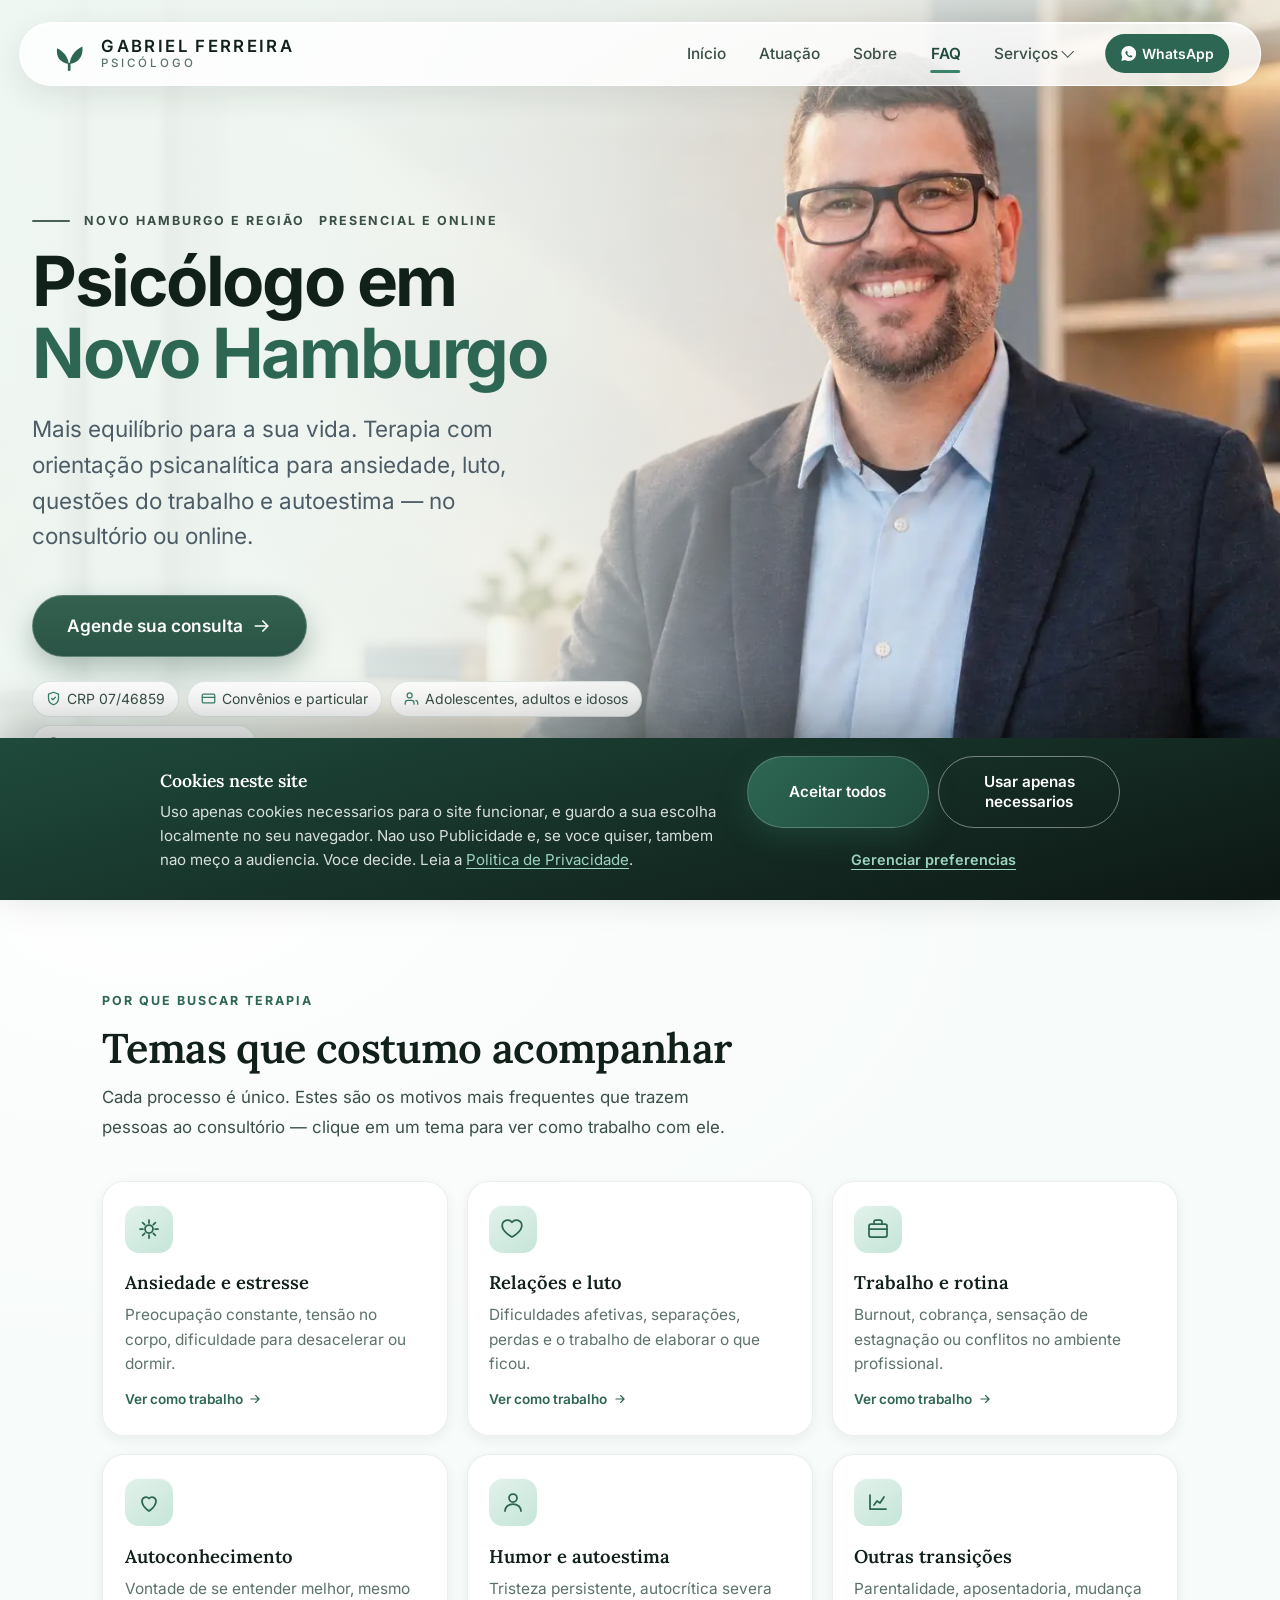
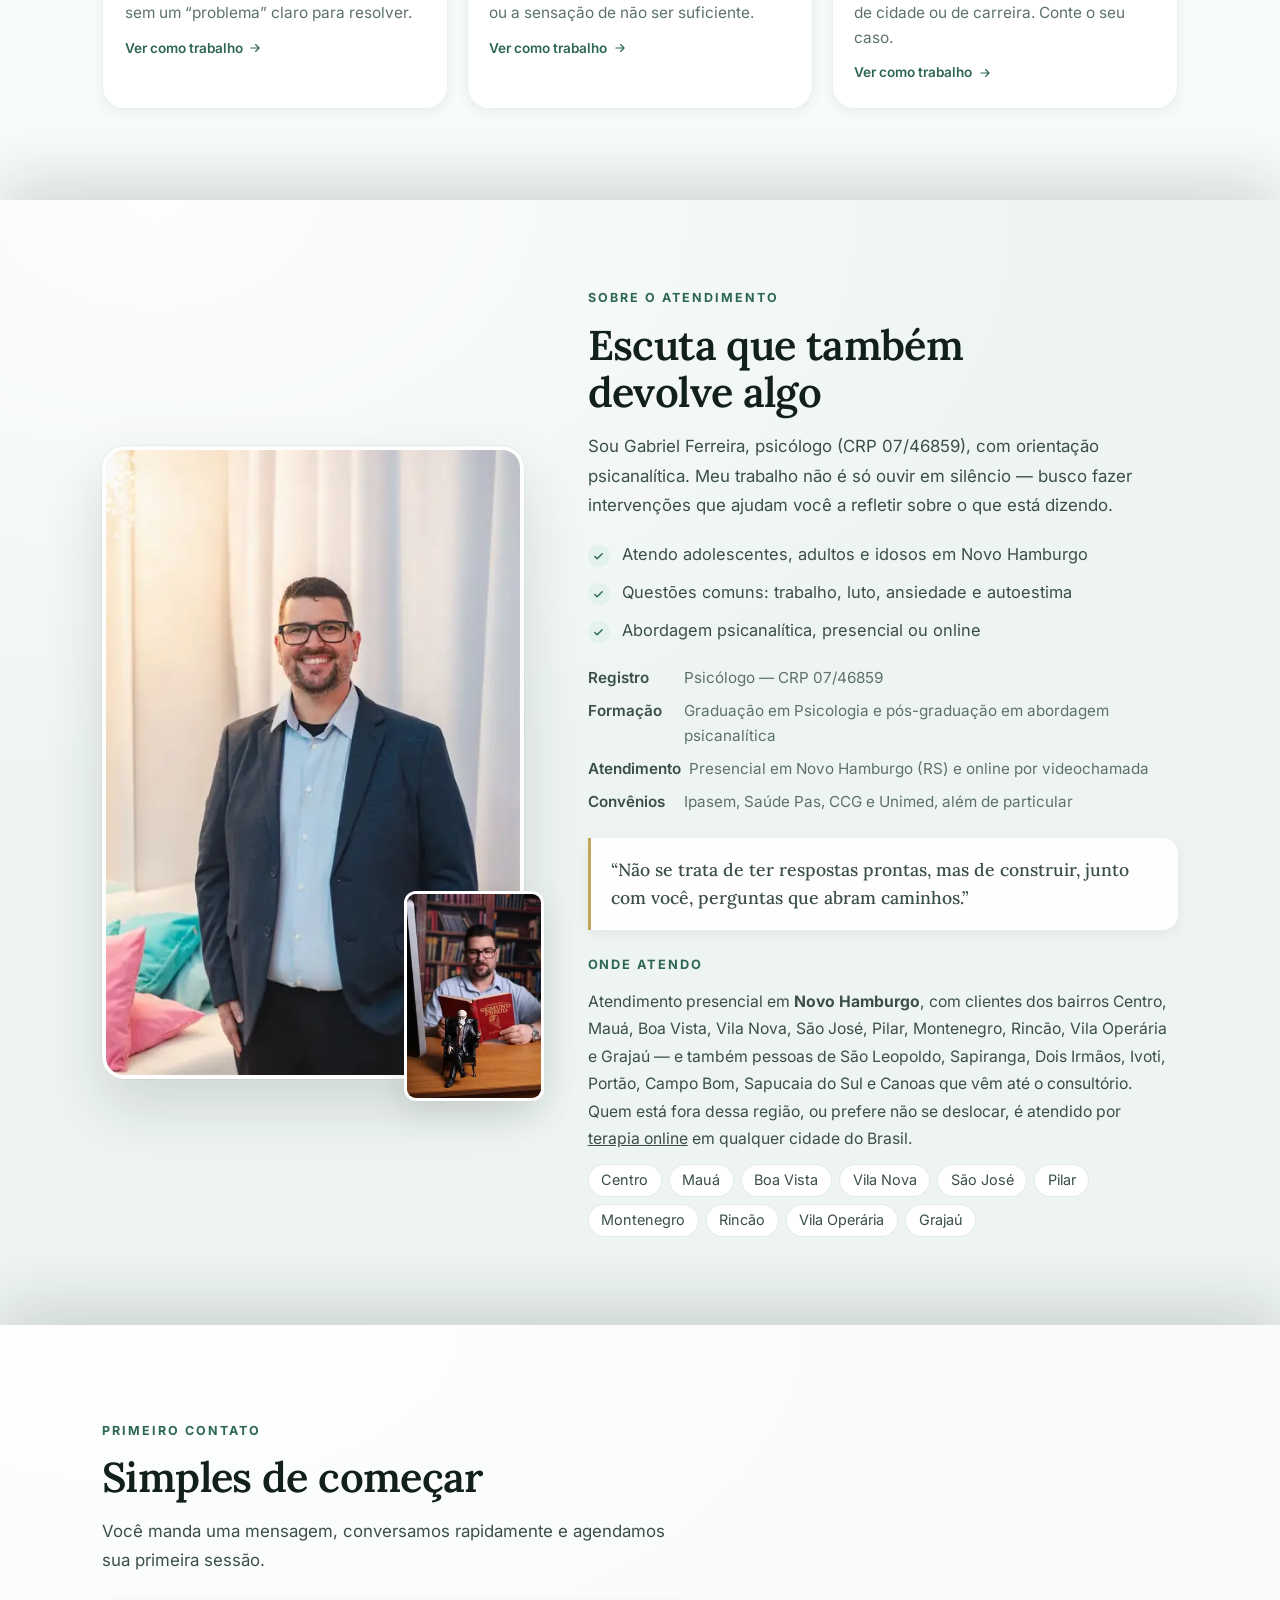
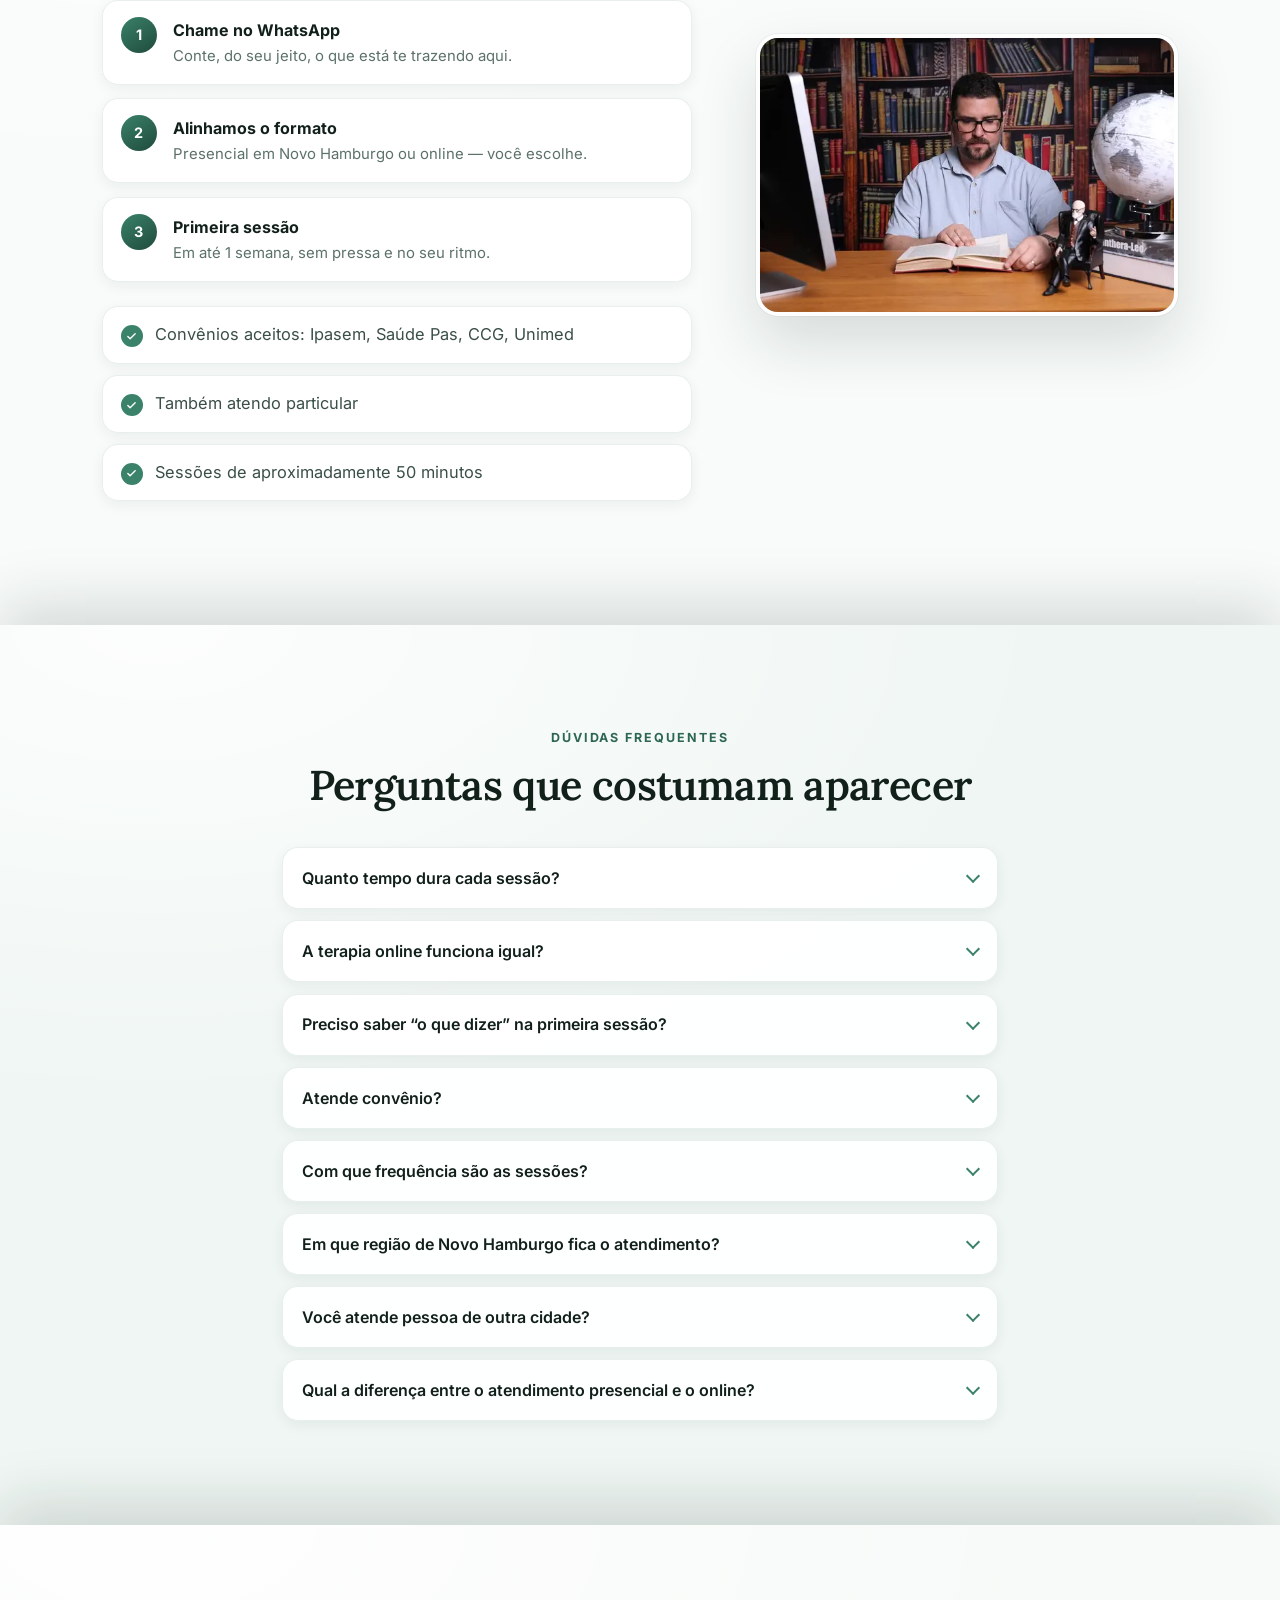
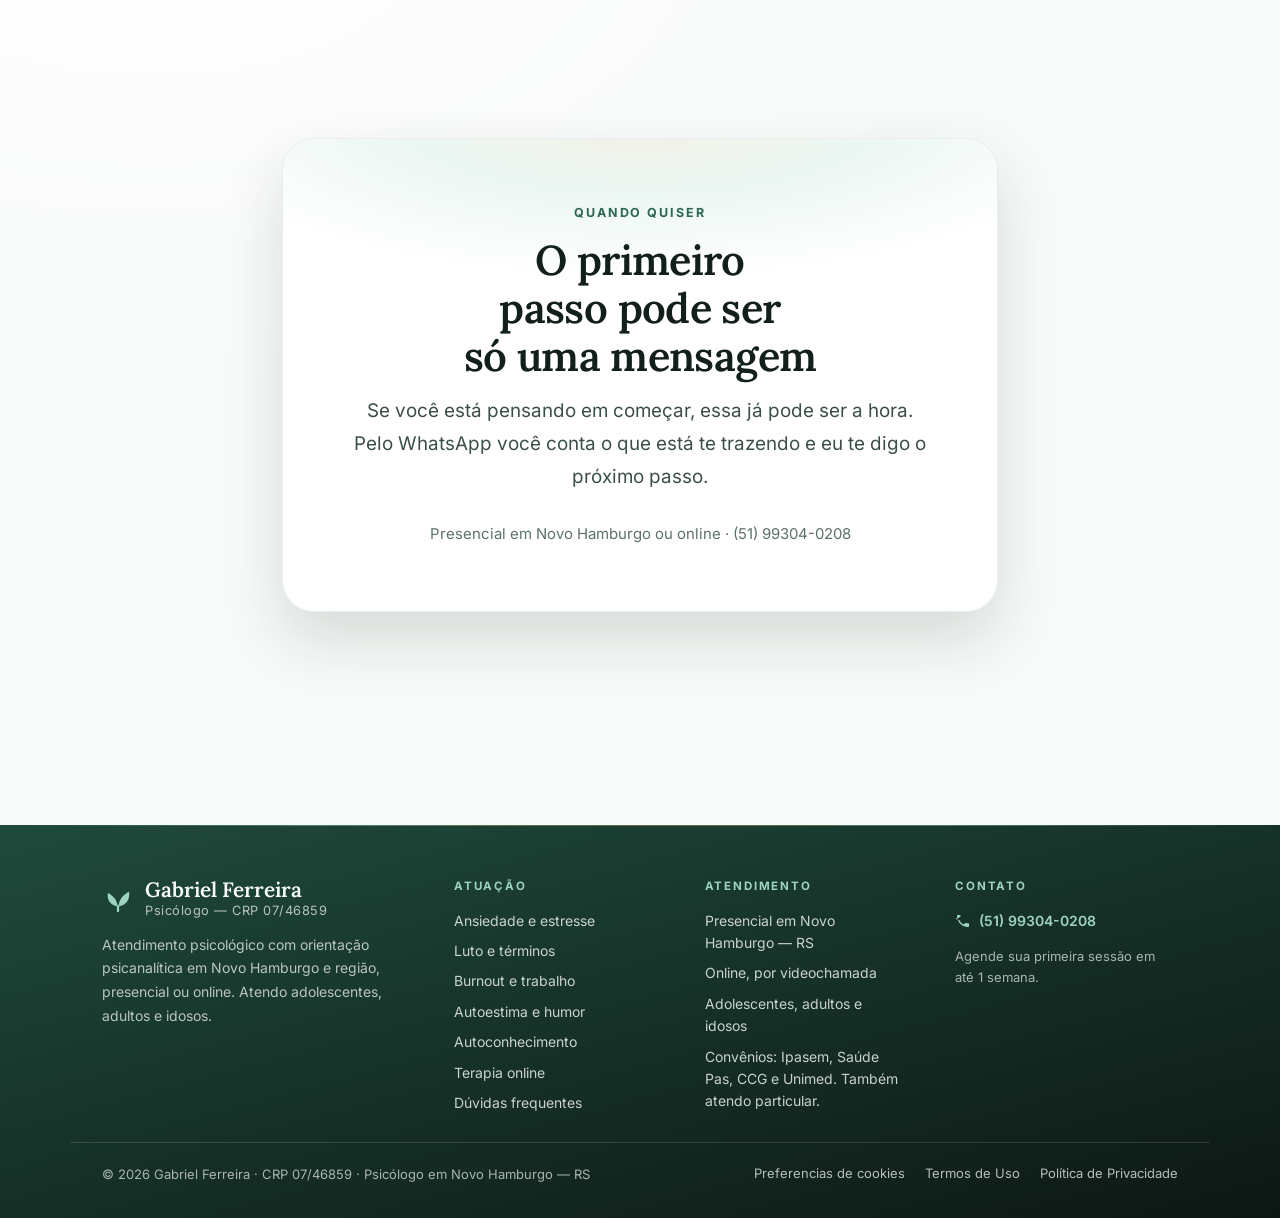
==== index.html @ e10d0703 "Add files via upload" ====
<!DOCTYPE html>
<html lang="pt-BR">
<head>
  <meta charset="UTF-8">
  <meta name="viewport" content="width=device-width, initial-scale=1.0">

  <title>Psicólogo em Novo Hamburgo | Gabriel Ferreira — CRP 07/46859</title>
  <meta name="description" content="Psicólogo em Novo Hamburgo, CRP 07/46859. Terapia com orientação psicanalítica para ansiedade, luto, burnout, autoestima e autoconhecimento. Online.">
  <meta name="theme-color" content="#eef6f2">
  <meta name="robots" content="index, follow, max-image-preview:large, max-snippet:-1">
  <link rel="canonical" href="https://seu-dominio.com.br/">

  <meta name="author" content="Gabriel Ferreira — Psicólogo, CRP 07/46859">
  <meta name="geo.region" content="RS-BR">
  <meta name="geo.placename" content="Novo Hamburgo">
  <meta name="geo.position" content="-29.6844;-51.1297">
  <meta name="ICBM" content="29.6844, -51.1297">

  <meta property="og:type" content="website">
  <meta property="og:locale" content="pt_BR">
  <meta property="og:site_name" content="Gabriel Ferreira — Psicólogo">
  <meta property="og:url" content="https://seu-dominio.com.br/">
  <meta property="og:title" content="Psicólogo em Novo Hamburgo — Gabriel Ferreira, CRP 07/46859">
  <meta property="og:description" content="Terapia com orientação psicanalítica em Novo Hamburgo, presencial ou online. Ansiedade, luto, burnout e autoestima. Convênios Ipasem, Saúde Pas, CCG e Unimed.">
  <meta property="og:image" content="https://seu-dominio.com.br/assets/img/og-imagem.jpg">
  <meta property="og:image:width" content="1200">
  <meta property="og:image:height" content="630">
  <meta property="og:image:alt" content="Gabriel Ferreira, psicólogo em Novo Hamburgo, CRP 07/46859.">

  <meta name="twitter:card" content="summary_large_image">
  <meta name="twitter:title" content="Psicólogo em Novo Hamburgo — Gabriel Ferreira, CRP 07/46859">
  <meta name="twitter:description" content="Terapia com orientação psicanalítica, presencial em Novo Hamburgo ou online. Ansiedade, luto, burnout e autoestima.">
  <meta name="twitter:image" content="https://seu-dominio.com.br/assets/img/og-imagem.jpg">

  <link rel="icon" href="favicon.ico" sizes="any">
  <link rel="icon" href="favicon.svg" type="image/svg+xml">
  <link rel="apple-touch-icon" href="apple-touch-icon.png">
  <link rel="manifest" href="site.webmanifest">

  <link rel="preload" href="assets/fonts/inter-var-latin.woff2" as="font" type="font/woff2" crossorigin>
  <link rel="preload" as="image" type="image/webp" fetchpriority="high"
        imagesrcset="assets/img/hero-480w.webp 480w, assets/img/hero-768w.webp 768w, assets/img/hero-1024w.webp 1024w, assets/img/hero-1536w.webp 1536w"
        imagesizes="100vw" href="assets/img/hero-768w.webp">

  <link rel="stylesheet" href="assets/css/styles.css?v=38">
  <script>document.documentElement.classList.add('js');</script>

  <script type="application/ld+json">
  {
    "@context": "https://schema.org",
    "@graph": [
      {
        "@type": "WebSite",
        "@id": "https://seu-dominio.com.br/#website",
        "url": "https://seu-dominio.com.br/",
        "name": "Gabriel Ferreira — Psicólogo em Novo Hamburgo",
        "inLanguage": "pt-BR"
      },
      {
        "@type": "Person",
        "@id": "https://seu-dominio.com.br/#psicologo",
        "name": "Gabriel Ferreira",
        "jobTitle": "Psicólogo",
        "identifier": { "@type": "PropertyValue", "name": "CRP", "value": "07/46859" },
        "description": "Psicólogo com orientação psicanalítica, CRP 07/46859. Atende adolescentes, adultos e idosos, presencialmente em Novo Hamburgo (RS) e online.",
        "knowsLanguage": "pt-BR",
        "url": "https://seu-dominio.com.br/",
        "worksFor": { "@id": "https://seu-dominio.com.br/#consultorio" }
      },
      {
        "@type": "Psychologist",
        "@id": "https://seu-dominio.com.br/#consultorio",
        "name": "Gabriel Ferreira — Psicólogo",
        "description": "Atendimento psicológico com orientação psicanalítica em Novo Hamburgo e região, presencialmente ou por videochamada. Convênios Ipasem, Saúde Pas, CCG e Unimed, além de atendimento particular.",
        "url": "https://seu-dominio.com.br/",
        "telephone": "+55-51-99304-0208",
        "image": "https://seu-dominio.com.br/assets/img/og-imagem.jpg",
        "currenciesAccepted": "BRL",
        "availableLanguage": "pt-BR",
        "address": {
          "@type": "PostalAddress",
          "addressLocality": "Novo Hamburgo",
          "addressRegion": "RS",
          "addressCountry": "BR"
        },
        "areaServed": [
          { "@type": "City", "name": "Novo Hamburgo" },
          { "@type": "City", "name": "São Leopoldo" },
          { "@type": "City", "name": "Sapiranga" },
          { "@type": "City", "name": "Dois Irmãos" },
          { "@type": "City", "name": "Ivoti" },
          { "@type": "City", "name": "Portão" },
          { "@type": "City", "name": "Campo Bom" },
          { "@type": "City", "name": "Sapucaia do Sul" },
          { "@type": "City", "name": "Canoas" }
        ],
        "employee": { "@id": "https://seu-dominio.com.br/#psicologo" },
        "hasOfferCatalog": {
          "@type": "OfferCatalog",
          "name": "Atendimentos psicológicos",
          "itemListElement": [
            {
              "@type": "Offer",
              "itemOffered": {
                "@type": "Service",
                "name": "Terapia para ansiedade e estresse",
                "serviceType": "Psicoterapia",
                "url": "https://seu-dominio.com.br/ansiedade-e-estresse.html"
              }
            },
            {
              "@type": "Offer",
              "itemOffered": {
                "@type": "Service",
                "name": "Terapia para luto e términos",
                "serviceType": "Psicoterapia",
                "url": "https://seu-dominio.com.br/luto-e-terminos.html"
              }
            },
            {
              "@type": "Offer",
              "itemOffered": {
                "@type": "Service",
                "name": "Terapia para burnout e questões do trabalho",
                "serviceType": "Psicoterapia",
                "url": "https://seu-dominio.com.br/burnout-e-trabalho.html"
              }
            },
            {
              "@type": "Offer",
              "itemOffered": {
                "@type": "Service",
                "name": "Terapia para autoestima, ansiedade social e humor",
                "serviceType": "Psicoterapia",
                "url": "https://seu-dominio.com.br/autoestima-e-humor.html"
              }
            },
            {
              "@type": "Offer",
              "itemOffered": {
                "@type": "Service",
                "name": "Terapia para autoconhecimento e questionamentos pessoais",
                "serviceType": "Psicoterapia",
                "url": "https://seu-dominio.com.br/autoconhecimento.html"
              }
            },
            {
              "@type": "Offer",
              "itemOffered": {
                "@type": "Service",
                "name": "Terapia online por videochamada",
                "serviceType": "Psicoterapia online",
                "url": "https://seu-dominio.com.br/terapia-online.html"
              }
            }
          ]
        }
      },
      {
        "@type": "FAQPage",
        "@id": "https://seu-dominio.com.br/#faq",
        "mainEntity": [
          {
            "@type": "Question",
            "name": "Quanto tempo dura cada sessão?",
            "acceptedAnswer": {
              "@type": "Answer",
              "text": "As sessões têm duração aproximada de 50 minutos, no horário previamente agendado."
            }
          },
          {
            "@type": "Question",
            "name": "A terapia online funciona igual?",
            "acceptedAnswer": {
              "@type": "Answer",
              "text": "Sim. Para muitas pessoas o formato online é tão eficaz quanto o presencial. O importante é ter privacidade e estabilidade de conexão durante a sessão."
            }
          },
          {
            "@type": "Question",
            "name": "Preciso saber o que dizer na primeira sessão?",
            "acceptedAnswer": {
              "@type": "Answer",
              "text": "Não. Você pode chegar apenas com a sensação de que algo precisa de atenção. O restante construímos juntos."
            }
          },
          {
            "@type": "Question",
            "name": "Atende convênio?",
            "acceptedAnswer": {
              "@type": "Answer",
              "text": "Sim: Ipasem, Saúde Pas, CCG e Unimed. Também há atendimento particular — consulte valores pelo WhatsApp."
            }
          },
          {
            "@type": "Question",
            "name": "Com que frequência são as sessões?",
            "acceptedAnswer": {
              "@type": "Answer",
              "text": "Em geral, semanais. A frequência pode ser ajustada conforme o seu momento e a evolução do processo."
            }
          }
        ]
      }
    ]
  }
  </script>
</head>
<body id="top" class="home">

  <div class="progress" aria-hidden="true"><span class="progress__bar" id="progressBar"></span></div>

  <header class="nav" id="nav">
    <div class="nav__bar">
      <a class="nav__brand" href="#inicio">
        <svg class="nav__leaf" viewBox="0 0 40 40" aria-hidden="true" focusable="false">
          <path fill="currentColor" d="M20.5 30.5c.6-7.8 5.4-14.7 13.3-18.4 1.3 9.3-3.1 17-13.3 18.4z"/>
          <path fill="currentColor" d="M19.5 30.5c-.6-7-5-13.2-12.2-16.6-1.4 8.4 2.6 15.2 12.2 16.6z"/>
          <path fill="none" stroke="currentColor" stroke-width="2.8" stroke-linecap="round" d="M20 36.5v-6"/>
        </svg>
        <span class="nav__id">
          <span class="nav__name">Gabriel Ferreira</span>
          <span class="nav__role">Psicólogo</span>
        </span>
      </a>
      <nav class="nav__links" aria-label="Navegação principal">
        <a class="nav__link is-active" href="#inicio">Início</a>
        <a class="nav__link" href="#temas">Atuação</a>
        <a class="nav__link" href="#sobre">Sobre</a>
        <a class="nav__link" href="#faq">FAQ</a>
        <div class="nav__item">
<button class="nav__link nav__link--btn" type="button" aria-expanded="false" aria-controls="svcDrop">
<span>Serviços</span>
<svg class="nav__caret" viewBox="0 0 9 9" fill="none" aria-hidden="true" focusable="false"></svg>
</button>
<div class="nav__drop" id="svcDrop">
<a href="ansiedade-e-estresse.html">Ansiedade e estresse</a>
<a href="luto-e-terminos.html">Luto e términos</a>
<a href="burnout-e-trabalho.html">Burnout e trabalho</a>
<a href="autoestima-e-humor.html">Autoestima e humor</a>
<a href="autoconhecimento.html">Autoconhecimento</a>
<a href="terapia-online.html">Terapia online</a>
</div>
</div>
<a class="nav__wa" href="https://wa.me/5551993040208" target="_blank" rel="noopener noreferrer">
          <svg viewBox="0 0 24 24" width="15" height="15" aria-hidden="true" focusable="false" fill="currentColor"><path d="M12.04 0C5.46 0 .1 5.36.1 11.94c0 2.1.55 4.14 1.6 5.95L.06 24l6.3-1.65a11.9 11.9 0 005.68 1.45h.01c6.55 0 11.9-5.36 11.9-11.94A11.82 11.82 0 0020.5 3.49 11.82 11.82 0 0012.04 0m5.8 16.9c-.25.7-1.43 1.34-1.97 1.39-.5.05-.98.24-3.3-.69-2.78-1.1-4.55-3.94-4.69-4.13-.14-.19-1.13-1.5-1.13-2.87 0-1.36.71-2.03.97-2.31.25-.27.55-.34.74-.34h.53c.17 0 .4-.07.63.48.24.57.8 1.97.87 2.11.07.14.12.31.02.5-.1.19-.15.31-.29.47l-.44.51c-.14.14-.29.29-.12.57.16.27.73 1.2 1.56 1.94 1.07.95 1.97 1.25 2.25 1.39.27.14.43.12.59-.07.16-.19.68-.79.86-1.06.17-.27.35-.22.59-.13.24.09 1.5.7 1.76.83.27.12.44.19.51.29.06.1.06.57-.19 1.27z"/></svg>
          <span>WhatsApp</span>
        </a>
      </nav>
<button class="burger" type="button" aria-expanded="false" aria-controls="mmenu" aria-label="Abrir menu">
<span class="burger__box" aria-hidden="true"><span class="burger__line"></span><span class="burger__line"></span><span class="burger__line"></span></span>
</button>

</div>
  </header>
<div class="mmenu" id="mmenu" hidden>
<nav class="mmenu__nav" aria-label="Menu">
<a class="mmenu__link" href="#inicio">Início</a>
<a class="mmenu__link" href="#temas">Atuação</a>
<a class="mmenu__link" href="#sobre">Sobre</a>
<a class="mmenu__link" href="#faq">Dúvidas frequentes</a>
<p class="mmenu__label">Serviços</p>
<ul class="mmenu__services">
<li><a href="ansiedade-e-estresse.html">Ansiedade e estresse</a></li>
<li><a href="luto-e-terminos.html">Luto e términos</a></li>
<li><a href="burnout-e-trabalho.html">Burnout e trabalho</a></li>
<li><a href="autoestima-e-humor.html">Autoestima e humor</a></li>
<li><a href="autoconhecimento.html">Autoconhecimento</a></li>
<li><a href="terapia-online.html">Terapia online</a></li>
</ul>
<a class="mmenu__cta" href="https://wa.me/5551993040208" target="_blank" rel="noopener noreferrer"><svg viewBox="0 0 24 24" width="16" height="16" fill="none" stroke="currentColor" stroke-width="2" stroke-linecap="round" stroke-linejoin="round" aria-hidden="true" focusable="false"><path d="M22 16.9v3a2 2 0 0 1-2.2 2 19.8 19.8 0 0 1-8.6-3.1 19.5 19.5 0 0 1-6-6A19.8 19.8 0 0 1 2 4.2 2 2 0 0 1 4 2h3a2 2 0 0 1 2 1.7c.1 1 .4 1.9.7 2.8a2 2 0 0 1-.5 2.1L8.1 9.9a16 16 0 0 0 6 6l1.3-1.1a2 2 0 0 1 2.1-.5c.9.3 1.8.6 2.8.7A2 2 0 0 1 22 16.9z"/></svg><span>Agendar pelo WhatsApp</span></a>
</nav>
</div>


<main>

    <!-- HERO -->
    <section class="hero stack-panel" id="inicio" data-stack aria-labelledby="hero-title">
      <div class="hero__media">
        <picture>
          <source type="image/webp" srcset="assets/img/hero-480w.webp 480w, assets/img/hero-768w.webp 768w, assets/img/hero-1024w.webp 1024w, assets/img/hero-1536w.webp 1536w" sizes="100vw">
          <img class="hero__img" src="assets/img/hero-768w.jpg" srcset="assets/img/hero-480w.jpg 480w, assets/img/hero-768w.jpg 768w, assets/img/hero-1024w.jpg 1024w, assets/img/hero-1536w.jpg 1536w" sizes="100vw" width="1536" height="1024" alt="Gabriel Ferreira, psicólogo, no espaço de atendimento em Novo Hamburgo" fetchpriority="high" decoding="async">
        </picture>
        <div class="hero__scrim" aria-hidden="true"></div>
      </div>
      <div class="hero__layout">
        <div class="hero__copy">
          <p class="eyebrow eyebrow--rule hero-line" style="--d:.03s">Novo Hamburgo e região <span class="eyebrow__alt">Presencial e online</span></p>
          <h1 class="hero__title" id="hero-title">
            <span class="hero-line" style="--d:.08s">Psicólogo em</span>
            <span class="hero-line" style="--d:.14s"><em>Novo Hamburgo</em></span>
          </h1>
          <p class="hero__sub hero-line" style="--d:.22s">Mais equilíbrio para a sua vida. Terapia com orientação psicanalítica para ansiedade, luto, questões do trabalho e autoestima — no consultório ou online.</p>
          <div class="hero__cta hero-line" style="--d:.3s">
            <a class="btn" href="https://wa.me/5551993040208" target="_blank" rel="noopener noreferrer">
              <span class="btn__label">Agende sua consulta</span>
              <svg class="btn__arrow" viewBox="0 0 24 24" width="20" height="20" aria-hidden="true" focusable="false" fill="none" stroke="currentColor" stroke-width="2" stroke-linecap="round" stroke-linejoin="round"><path d="M4 12h15M13 6l6 6-6 6"/></svg>
            </a>
          </div>
          <ul class="hero__facts hero-line" style="--d:.36s">
            <li>
              <svg viewBox="0 0 24 24" fill="none" stroke="currentColor" stroke-width="2" stroke-linecap="round" stroke-linejoin="round" aria-hidden="true" focusable="false"><path d="M12 2 4 5v6c0 5 3.4 9.4 8 11 4.6-1.6 8-6 8-11V5z"/><path d="m9 12 2 2 4-4"/></svg>
              <span>CRP 07/46859</span>
            </li>
            <li>
              <svg viewBox="0 0 24 24" fill="none" stroke="currentColor" stroke-width="2" stroke-linecap="round" stroke-linejoin="round" aria-hidden="true" focusable="false"><rect x="2" y="5" width="20" height="14" rx="2"/><path d="M2 10h20"/></svg>
              <span>Convênios e particular</span>
            </li>
            <li>
              <svg viewBox="0 0 24 24" fill="none" stroke="currentColor" stroke-width="2" stroke-linecap="round" stroke-linejoin="round" aria-hidden="true" focusable="false"><path d="M16 21v-2a4 4 0 0 0-4-4H6a4 4 0 0 0-4 4v2"/><circle cx="9" cy="7" r="4"/><path d="M22 21v-2a4 4 0 0 0-3-3.9"/></svg>
              <span>Adolescentes, adultos e idosos</span>
            </li>
            <li>
              <svg viewBox="0 0 24 24" fill="none" stroke="currentColor" stroke-width="2" stroke-linecap="round" stroke-linejoin="round" aria-hidden="true" focusable="false"><circle cx="12" cy="12" r="9"/><path d="M12 7v5l3 2"/></svg>
              <span>1ª sessão em até 1 semana</span>
            </li>
          </ul>
        </div>
      </div>
    </section>

    <!-- ATUAÇÃO -->
    <section class="section stack-panel section--themes" id="temas" data-stack aria-labelledby="themes-title">
      <div class="container stack-inner">
        <div class="section__head">
          <p class="eyebrow reveal">Por que buscar terapia</p>
          <h2 id="themes-title" class="split">Temas que costumo acompanhar</h2>
          <p class="text section__lead reveal" style="--rd:.12s">Cada processo é único. Estes são os motivos mais frequentes que trazem pessoas ao consultório — clique em um tema para ver como trabalho com ele.</p>
        </div>
        <div class="themes__grid">

          <a class="theme-card" href="ansiedade-e-estresse.html">
            <span class="theme-card__icon" aria-hidden="true">
              <svg viewBox="0 0 24 24" fill="none" stroke="currentColor" stroke-width="1.75" stroke-linecap="round" stroke-linejoin="round"><path d="M12 3v3M12 18v3M3 12h3M18 12h3M5.6 5.6l2.1 2.1M16.3 16.3l2.1 2.1M18.4 5.6l-2.1 2.1M7.7 16.3l-2.1 2.1"/><circle cx="12" cy="12" r="4"/></svg>
            </span>
            <h3>Ansiedade e estresse</h3>
            <p>Preocupação constante, tensão no corpo, dificuldade para desacelerar ou dormir.</p>
            <span class="theme-card__more">Ver como trabalho
              <svg viewBox="0 0 24 24" fill="none" stroke="currentColor" stroke-width="2" stroke-linecap="round" stroke-linejoin="round" aria-hidden="true" focusable="false"><path d="M5 12h13M13 6l6 6-6 6"/></svg>
            </span>
          </a>

          <a class="theme-card" href="luto-e-terminos.html">
            <span class="theme-card__icon" aria-hidden="true">
              <svg viewBox="0 0 24 24" fill="none" stroke="currentColor" stroke-width="1.75" stroke-linecap="round" stroke-linejoin="round"><path d="M20.8 8.6a5.5 5.5 0 0 0-9.8-3.4 5.5 5.5 0 0 0-9.8 3.4c0 6.4 9.8 11.4 9.8 11.4s9.8-5 9.8-11.4z"/></svg>
            </span>
            <h3>Relações e luto</h3>
            <p>Dificuldades afetivas, separações, perdas e o trabalho de elaborar o que ficou.</p>
            <span class="theme-card__more">Ver como trabalho
              <svg viewBox="0 0 24 24" fill="none" stroke="currentColor" stroke-width="2" stroke-linecap="round" stroke-linejoin="round" aria-hidden="true" focusable="false"><path d="M5 12h13M13 6l6 6-6 6"/></svg>
            </span>
          </a>

          <a class="theme-card" href="burnout-e-trabalho.html">
            <span class="theme-card__icon" aria-hidden="true">
              <svg viewBox="0 0 24 24" fill="none" stroke="currentColor" stroke-width="1.75" stroke-linecap="round" stroke-linejoin="round"><rect x="3" y="7" width="18" height="13" rx="2"/><path d="M8 7V5a2 2 0 0 1 2-2h4a2 2 0 0 1 2 2v2M3 12h18"/></svg>
            </span>
            <h3>Trabalho e rotina</h3>
            <p>Burnout, cobrança, sensação de estagnação ou conflitos no ambiente profissional.</p>
            <span class="theme-card__more">Ver como trabalho
              <svg viewBox="0 0 24 24" fill="none" stroke="currentColor" stroke-width="2" stroke-linecap="round" stroke-linejoin="round" aria-hidden="true" focusable="false"><path d="M5 12h13M13 6l6 6-6 6"/></svg>
            </span>
          </a>

          <a class="theme-card" href="autoconhecimento.html">
            <span class="theme-card__icon" aria-hidden="true">
              <svg viewBox="0 0 24 24" fill="none" stroke="currentColor" stroke-width="1.75" stroke-linecap="round" stroke-linejoin="round"><path d="M12 21s-7-4.5-7-10a4 4 0 0 1 7-2.5A4 4 0 0 1 19 11c0 5.5-7 10-7 10z"/></svg>
            </span>
            <h3>Autoconhecimento</h3>
            <p>Vontade de se entender melhor, mesmo sem um “problema” claro para resolver.</p>
            <span class="theme-card__more">Ver como trabalho
              <svg viewBox="0 0 24 24" fill="none" stroke="currentColor" stroke-width="2" stroke-linecap="round" stroke-linejoin="round" aria-hidden="true" focusable="false"><path d="M5 12h13M13 6l6 6-6 6"/></svg>
            </span>
          </a>

          <a class="theme-card" href="autoestima-e-humor.html">
            <span class="theme-card__icon" aria-hidden="true">
              <svg viewBox="0 0 24 24" fill="none" stroke="currentColor" stroke-width="1.75" stroke-linecap="round" stroke-linejoin="round"><circle cx="12" cy="8" r="4"/><path d="M4 21c0-4 3.6-7 8-7s8 3 8 7"/></svg>
            </span>
            <h3>Humor e autoestima</h3>
            <p>Tristeza persistente, autocrítica severa ou a sensação de não ser suficiente.</p>
            <span class="theme-card__more">Ver como trabalho
              <svg viewBox="0 0 24 24" fill="none" stroke="currentColor" stroke-width="2" stroke-linecap="round" stroke-linejoin="round" aria-hidden="true" focusable="false"><path d="M5 12h13M13 6l6 6-6 6"/></svg>
            </span>
          </a>

          <a class="theme-card" href="autoconhecimento.html">
            <span class="theme-card__icon" aria-hidden="true">
              <svg viewBox="0 0 24 24" fill="none" stroke="currentColor" stroke-width="1.75" stroke-linecap="round" stroke-linejoin="round"><path d="M4 19V5M4 19h16M8 15l3-4 3 2 4-6"/></svg>
            </span>
            <h3>Outras transições</h3>
            <p>Parentalidade, aposentadoria, mudança de cidade ou de carreira. Conte o seu caso.</p>
            <span class="theme-card__more">Ver como trabalho
              <svg viewBox="0 0 24 24" fill="none" stroke="currentColor" stroke-width="2" stroke-linecap="round" stroke-linejoin="round" aria-hidden="true" focusable="false"><path d="M5 12h13M13 6l6 6-6 6"/></svg>
            </span>
          </a>

        </div>
      </div>
    </section>

    <!-- SOBRE -->
    <section class="section stack-panel section--about" id="sobre" data-stack aria-labelledby="about-title">
      <div class="container stack-inner">
        <div class="about__grid">
          <div class="about__media reveal">
            <div class="about__photo-wrap">
              <picture>
                <source type="image/webp" srcset="assets/img/gabriel-01-300w.webp 300w, assets/img/gabriel-01-480w.webp 480w, assets/img/gabriel-01-900w.webp 900w" sizes="(min-width: 900px) 450px, 380px">
                <img class="about__photo" src="assets/img/gabriel-01-480w.jpg" srcset="assets/img/gabriel-01-300w.jpg 300w, assets/img/gabriel-01-480w.jpg 480w, assets/img/gabriel-01-900w.jpg 900w" sizes="(min-width: 900px) 450px, 380px" width="900" height="1350" alt="Gabriel Ferreira, psicólogo, CRP 07/46859" loading="lazy" decoding="async">
              </picture>
              <picture>
                <source type="image/webp" srcset="assets/img/freud-240w.webp 240w, assets/img/freud-600w.webp 600w" sizes="140px">
                <img class="about__accent" src="assets/img/freud-600w.jpg" srcset="assets/img/freud-240w.jpg 240w, assets/img/freud-600w.jpg 600w" sizes="140px" width="600" height="900" alt="" loading="lazy" decoding="async">
              </picture>
            </div>
          </div>
          <div class="about__content">
            <p class="eyebrow reveal">Sobre o atendimento</p>
            <h2 id="about-title" class="split">Escuta que também <br class="br-desk">devolve algo</h2>
            <p class="text reveal" style="--rd:.1s">Sou Gabriel Ferreira, psicólogo (CRP 07/46859), com orientação psicanalítica. Meu trabalho não é só ouvir em silêncio — busco fazer intervenções que ajudam você a refletir sobre o que está dizendo.</p>
            <ul class="bullets stagger">
              <li>Atendo adolescentes, adultos e idosos em Novo Hamburgo</li>
              <li>Questões comuns: trabalho, luto, ansiedade e autoestima</li>
              <li>Abordagem psicanalítica, presencial ou online</li>
            </ul>
            <div class="about__credenciais reveal" style="--rd:.16s">
              <div><strong>Registro</strong><span>Psicólogo — CRP 07/46859</span></div>
              <div><strong>Formação</strong><span>Graduação em Psicologia e pós-graduação em abordagem psicanalítica</span></div>
              <div><strong>Atendimento</strong><span>Presencial em Novo Hamburgo (RS) e online por videochamada</span></div>
              <div><strong>Convênios</strong><span>Ipasem, Saúde Pas, CCG e Unimed, além de particular</span></div>
            </div>
            <blockquote class="about__quote reveal">
              <p>Não se trata de ter respostas prontas, mas de construir, junto com você, perguntas que abram caminhos.</p>
            </blockquote>

            <div class="onde reveal" style="--rd:.2s">
              <p class="onde__title">Onde atendo</p>
              <p class="text" style="font-size:.98rem; margin-bottom:.7rem">Atendimento presencial em <strong>Novo Hamburgo</strong>, com clientes dos bairros Centro, Mauá, Boa Vista, Vila Nova, São José, Pilar, Montenegro, Rincão, Vila Operária e Grajaú — e também pessoas de São Leopoldo, Sapiranga, Dois Irmãos, Ivoti, Portão, Campo Bom, Sapucaia do Sul e Canoas que vêm até o consultório. Quem está fora dessa região, ou prefere não se deslocar, é atendido por <a href="terapia-online.html">terapia online</a> em qualquer cidade do Brasil.</p>
              <ul class="onde__list">
                <li>Centro</li>
                <li>Mauá</li>
                <li>Boa Vista</li>
                <li>Vila Nova</li>
                <li>São José</li>
                <li>Pilar</li>
                <li>Montenegro</li>
                <li>Rincão</li>
                <li>Vila Operária</li>
                <li>Grajaú</li>
              </ul>
            </div>
          </div>
        </div>
      </div>
    </section>

    <!-- COMO FUNCIONA -->
    <section class="section stack-panel section--how" id="como-funciona" data-stack aria-labelledby="how-title">
      <div class="container stack-inner">
        <div class="how__grid">
          <div class="how__content">
            <p class="eyebrow reveal">Primeiro contato</p>
            <h2 id="how-title" class="split">Simples de começar</h2>
            <p class="text reveal" style="--rd:.1s">Você manda uma mensagem, conversamos rapidamente e agendamos sua primeira sessão.</p>
            <ol class="steps stagger">
              <li class="steps__item">
                <span class="steps__num">1</span>
                <div>
                  <strong>Chame no WhatsApp</strong>
                  <p>Conte, do seu jeito, o que está te trazendo aqui.</p>
                </div>
              </li>
              <li class="steps__item">
                <span class="steps__num">2</span>
                <div>
                  <strong>Alinhamos o formato</strong>
                  <p>Presencial em Novo Hamburgo ou online — você escolhe.</p>
                </div>
              </li>
              <li class="steps__item">
                <span class="steps__num">3</span>
                <div>
                  <strong>Primeira sessão</strong>
                  <p>Em até 1 semana, sem pressa e no seu ritmo.</p>
                </div>
              </li>
            </ol>
            <ul class="bullets bullets--cards stagger">
              <li>Convênios aceitos: Ipasem, Saúde Pas, CCG, Unimed</li>
              <li>Também atendo particular</li>
              <li>Sessões de aproximadamente 50 minutos</li>
            </ul>
          </div>
          <div class="how__media reveal" style="--rd:.12s">
            <picture>
              <source type="image/webp" srcset="assets/img/gabriel-02-400w.webp 400w, assets/img/gabriel-02-640w.webp 640w, assets/img/gabriel-02-1200w.webp 1200w" sizes="(min-width: 900px) 450px, 92vw">
              <img class="how__photo" src="assets/img/gabriel-02-640w.jpg" srcset="assets/img/gabriel-02-400w.jpg 400w, assets/img/gabriel-02-640w.jpg 640w, assets/img/gabriel-02-1200w.jpg 1200w" sizes="(min-width: 900px) 450px, 92vw" width="1200" height="800" alt="Espaço de atendimento do psicólogo Gabriel Ferreira em Novo Hamburgo" loading="lazy" decoding="async">
            </picture>
          </div>
        </div>
      </div>
    </section>

    <!-- FAQ -->
    <section class="section stack-panel section--faq" id="faq" data-stack aria-labelledby="faq-title">
      <div class="container container--narrow stack-inner">
        <div class="section__head section__head--center">
          <p class="eyebrow reveal">Dúvidas frequentes</p>
          <h2 id="faq-title" class="split">Perguntas que costumam aparecer</h2>
        </div>
        <div class="faq">
          <details class="faq__item reveal">
            <summary>Quanto tempo dura cada sessão?</summary>
            <p>As sessões têm duração aproximada de 50 minutos, no horário previamente agendado.</p>
          </details>
          <details class="faq__item reveal" style="--rd:.06s">
            <summary>A terapia online funciona igual?</summary>
            <p>Sim. Para muitas pessoas o formato online é tão eficaz quanto o presencial. O importante é ter privacidade e estabilidade de conexão durante a sessão.</p>
          </details>
          <details class="faq__item reveal" style="--rd:.12s">
            <summary>Preciso saber “o que dizer” na primeira sessão?</summary>
            <p>Não. Você pode chegar apenas com a sensação de que algo precisa de atenção. O restante construímos juntos.</p>
          </details>
          <details class="faq__item reveal" style="--rd:.18s">
            <summary>Atende convênio?</summary>
            <p>Sim: Ipasem, Saúde Pas, CCG e Unimed. Também há atendimento particular — consulte valores pelo WhatsApp.</p>
          </details>
          <details class="faq__item reveal" style="--rd:.24s">
            <summary>Com que frequência são as sessões?</summary>
            <p>Em geral, semanais. A frequência pode ser ajustada conforme o seu momento e a evolução do processo.</p>
          </details>
          <details class="faq__item reveal" style="--rd:.3s">
            <summary>Em que região de Novo Hamburgo fica o atendimento?</summary>
            <p>Atendo presencialmente em Novo Hamburgo. O endereço é enviado após o primeiro contato, no WhatsApp.</p>
          </details>
          <details class="faq__item reveal" style="--rd:.36s">
            <summary>Você atende pessoa de outra cidade?</summary>
            <p>O atendimento presencial é em Novo Hamburgo e recebo pessoas de São Leopoldo, Sapiranga, Dois Irmãos, Ivoti, Portão, Campo Bom, Sapucaia do Sul e Canoas que vêm até o consultório. O atendimento em qualquer outra cidade do Brasil — ou do exterior — é feito somente online, por videochamada.</p>
          </details>
          <details class="faq__item reveal" style="--rd:.4s">
            <summary>Qual a diferença entre o atendimento presencial e o online?</summary>
            <p>Os dois seguem a mesma condução e o mesmo acolhimento. No presencial, os encontros acontecem em Novo Hamburgo. No online, você é atendido de qualquer lugar do Brasil ou do exterior, por videochamada, sem deslocamento.</p>
          </details>
        </div>
      </div>
    </section>

    <!-- FECHAMENTO -->
    <section class="section stack-panel section--closing" id="fechamento" data-stack aria-labelledby="closing-title">
      <div class="container container--narrow stack-inner">
        <div class="closing__card reveal">
          <p class="eyebrow">Quando quiser</p>
          <h2 id="closing-title" class="split">O primeiro passo pode ser <br class="br-desk">só uma mensagem</h2>
          <p class="text text--lead">Se você está pensando em começar, essa já pode ser a hora. Pelo WhatsApp você conta o que está te trazendo e eu te digo o próximo passo.</p>
          <p class="closing__micro">Presencial em Novo Hamburgo ou online · (51) 99304-0208</p>
        </div>
      </div>
    </section>
  </main>

  <footer class="footer">
    <div class="container footer__inner">
      <div class="footer__brand">
        <a class="footer__id" href="#inicio">
          <svg class="footer__leaf" viewBox="0 0 40 40" aria-hidden="true" focusable="false">
            <path fill="currentColor" d="M20.5 30.5c.6-7.8 5.4-14.7 13.3-18.4 1.3 9.3-3.1 17-13.3 18.4z"/>
            <path fill="currentColor" d="M19.5 30.5c-.6-7-5-13.2-12.2-16.6-1.4 8.4 2.6 15.2 12.2 16.6z"/>
            <path fill="none" stroke="currentColor" stroke-width="2.8" stroke-linecap="round" d="M20 36.5v-6"/>
          </svg>
          <span class="footer__names">
            <span class="footer__name">Gabriel Ferreira</span>
            <span class="footer__role">Psicólogo — CRP 07/46859</span>
          </span>
        </a>
        <p class="footer__tagline">Atendimento psicológico com orientação psicanalítica em Novo Hamburgo e região, presencial ou online. Atendo adolescentes, adultos e idosos.</p>
      </div>

      <nav class="footer__col" aria-label="Áreas de atuação">
        <h2 class="footer__title">Atuação</h2>
        <ul class="footer__list">
          <li><a href="ansiedade-e-estresse.html">Ansiedade e estresse</a></li>
          <li><a href="luto-e-terminos.html">Luto e términos</a></li>
          <li><a href="burnout-e-trabalho.html">Burnout e trabalho</a></li>
          <li><a href="autoestima-e-humor.html">Autoestima e humor</a></li>
          <li><a href="autoconhecimento.html">Autoconhecimento</a></li>
          <li><a href="terapia-online.html">Terapia online</a></li>
          <li><a href="index.html#faq">Dúvidas frequentes</a></li>
        </ul>
      </nav>
<div class="footer__col">
        <h2 class="footer__title">Atendimento</h2>
        <ul class="footer__list">
          <li>Presencial em Novo Hamburgo — RS</li>
          <li>Online, por videochamada</li>
          <li>Adolescentes, adultos e idosos</li>
          <li>Convênios: Ipasem, Saúde Pas, CCG e Unimed. Também atendo particular.</li>
        </ul>
      </div>

      <div class="footer__col">
        <h2 class="footer__title">Contato</h2>
        <ul class="footer__list">
          <li>
            <a class="footer__contact" href="tel:+5551993040208">
              <svg viewBox="0 0 24 24" width="16" height="16" aria-hidden="true" focusable="false" fill="currentColor"><path d="M6.62 10.79a15.053 15.053 0 006.59 6.59l2.2-2.2a.996.996 0 011.02-.24c1.12.37 2.33.57 3.57.57a1 1 0 011 1V20a1 1 0 01-1 1A17 17 0 013 4a1 1 0 011-1h3.5a1 1 0 011 1c0 .33-.09.65-.24.94l-2.2 2.2a.996.996 0 01-1.02.24c-.92.3-1.9.47-2.92.47a1 1 0 00-1 1z"/></svg>
              <span>(51) 99304-0208</span>
            </a>
          </li>
          <li class="footer__note">Agende sua primeira sessão em até 1 semana.</li>
        </ul>
      </div>
    </div>

    <div class="container footer__base">
      <p class="footer__copy">© 2026 Gabriel Ferreira · CRP 07/46859 · Psicólogo em Novo Hamburgo — RS</p>
      <nav class="footer__legal" aria-label="Links legais">
        <a href="politica-de-privacidade.html#cookies" data-cookie-prefs>Preferencias de cookies</a>
        <a href="termos-de-uso.html">Termos de Uso</a>
        <a href="politica-de-privacidade.html">Política de Privacidade</a>
      </nav>
</div>
  </footer>

  <a class="btn btn--sticky" href="https://wa.me/5551993040208" target="_blank" rel="noopener noreferrer" aria-label="Agendar consulta pelo WhatsApp">
  <svg class="btn__icon" viewBox="0 0 24 24" width="24" height="24" aria-hidden="true" focusable="false" fill="currentColor"><path d="M12.04 0C5.46 0 .1 5.36.1 11.94c0 2.1.55 4.14 1.6 5.95L.06 24l6.3-1.65a11.9 11.9 0 005.68 1.45h.01c6.55 0 11.9-5.36 11.9-11.94A11.82 11.82 0 0020.5 3.49 11.82 11.82 0 0012.04 0m5.8 16.9c-.25.7-1.43 1.34-1.97 1.39-.5.05-.98.24-3.3-.69-2.78-1.1-4.55-3.94-4.69-4.13-.14-.19-1.13-1.5-1.13-2.87 0-1.36.71-2.03.97-2.31.25-.27.55-.34.74-.34h.53c.17 0 .4-.07.63.48.24.57.8 1.97.87 2.11.07.14.12.31.02.5-.1.19-.15.31-.29.47l-.44.51c-.14.14-.29.29-.12.57.16.27.73 1.2 1.56 1.94 1.07.95 1.97 1.25 2.25 1.39.27.14.43.12.59-.07.16-.19.68-.79.86-1.06.17-.27.35-.22.59-.13.24.09 1.5.7 1.76.83.27.12.44.19.51.29.06.1.06.57-.19 1.27z"/></svg>
  <span class="btn__label">Agendar consulta</span>
</a>


  <script src="assets/js/main.js?v=38" defer></script>
<script src="assets/js/nav.js?v=38" defer></script>

  <script src="assets/js/cookies.js?v=38" defer></script>
</body>
</html>
---- assets/css/styles.css ----
/* ==========================================================================
   Gabriel Ferreira — Psicólogo em Novo Hamburgo
   Folha de estilo única. Sem build: este arquivo é servido como está.

   Decisões de performance que valem para o arquivo inteiro:
   - Nada de backdrop-filter. Eram ~30 elementos com blur de vidro; cada um
     obriga o navegador a reler e desfazer o fundo. Trocados por superficies
     quase opacas, visualmente iguais sobre esta paleta clara.
   - Nada de filtro blur() com raio grande e nada de mix-blend-mode. O fundo
     antigo eram 5 orbes de 48-58vmax com blur(70px) animados para sempre.
     A ambiance agora vem de gradientes estaticos dentro de cada painel.
   - Nenhuma animacao que force repaint. Sobram apenas transicoes de
     transform e opacity, que o compositor resolve sem pintar de novo.
   - will-change so entra durante a dobra (.is-folding), nunca permanentemente.
   ========================================================================== */

:root {
  --font-serif: "Lora", Georgia, "Times New Roman", serif;
  --font-sans: "Inter", -apple-system, BlinkMacSystemFont, "Segoe UI", Roboto, Arial, sans-serif;

  --c-bg: #f6faf8;
  --c-text: #12201a;
  --c-text-soft: #3a4f46;
  --c-text-muted: #5c7268;

  --c-green-100: #e3f2eb;
  --c-green-200: #c5e5d8;
  --c-green-300: #9dd4bf;
  --c-green-400: #6fbfa5;
  --c-green-500: #4a9e82;
  --c-green-600: #3a8269;
  --c-green-700: #2d6653;
  --c-green-800: #1f4a3c;

  --c-gold: #c4a35a;
  --c-ink: #0d1713;

  --shadow-sm: 0 4px 14px rgba(18, 32, 26, 0.06);
  --shadow-md: 0 12px 32px rgba(18, 32, 26, 0.1);
  --shadow-lg: 0 28px 60px rgba(18, 32, 26, 0.14);
  --shadow-cta: 0 10px 28px rgba(45, 102, 83, 0.35);

  --radius-sm: 12px;
  --radius-md: 16px;
  --radius-lg: 22px;
  --radius-xl: 32px;

  --container: 1140px;
  --stack-z: 1;
}

/* --------------------------------------------------------------------------
   Fontes locais
   Duas familias variaveis auto-hospedadas (47 KB + 37 KB, subconjunto latin)
   no lugar de 7 arquivos estaticos vindos de fonts.googleapis.com. Some a
   cadeia render-blocking: DNS + TCP + TLS para dois dominios externos.
   -------------------------------------------------------------------------- */

@font-face {
  font-family: "Inter";
  font-style: normal;
  font-weight: 400 700;
  font-display: swap;
  src: url("../fonts/inter-var-latin.woff2") format("woff2");
  unicode-range: U+0000-00FF, U+0131, U+0152-0153, U+02BB-02BC, U+02C6, U+02DA,
    U+02DC, U+0304, U+0308, U+0329, U+2000-206F, U+20AC, U+2122, U+2191, U+2193,
    U+2212, U+2215, U+FEFF, U+FFFD;
}

@font-face {
  font-family: "Lora";
  font-style: normal;
  font-weight: 500 700;
  font-display: swap;
  src: url("../fonts/lora-var-latin.woff2") format("woff2");
  unicode-range: U+0000-00FF, U+0131, U+0152-0153, U+02BB-02BC, U+02C6, U+02DA,
    U+02DC, U+0304, U+0308, U+0329, U+2000-206F, U+20AC, U+2122, U+2191, U+2193,
    U+2212, U+2215, U+FEFF, U+FFFD;
}

/* --------------------------------------------------------------------------
   Base
   -------------------------------------------------------------------------- */

*,
*::before,
*::after {
  box-sizing: border-box;
  margin: 0;
  padding: 0;
}

html {
  scroll-behavior: smooth;
  -webkit-text-size-adjust: 100%;
}

body {
  font-family: var(--font-sans);
  font-size: 16px;
  line-height: 1.65;
  color: var(--c-text);
  background: var(--c-bg);
  -webkit-font-smoothing: antialiased;
  max-width: 100%;
  overflow-x: hidden;
}

img {
  display: block;
  max-width: 100%;
  height: auto;
}

a {
  color: inherit;
}

::selection {
  background: var(--c-green-200);
  color: var(--c-text);
}

:focus-visible {
  outline: 2px solid var(--c-green-600);
  outline-offset: 3px;
  border-radius: 4px;
}

.container {
  width: 100%;
  max-width: var(--container);
  margin-inline: auto;
  padding-inline: clamp(1.25rem, 4vw, 2rem);
}

.container--narrow {
  max-width: 780px;
}

/* --------------------------------------------------------------------------
   Barra de progresso
   -------------------------------------------------------------------------- */

.progress {
  position: fixed;
  top: 0;
  left: 0;
  right: 0;
  z-index: 120;
  height: 3px;
  background: transparent;
  pointer-events: none;
}

.progress__bar {
  display: block;
  height: 100%;
  width: 0%;
  background: linear-gradient(90deg, var(--c-green-500), var(--c-gold), var(--c-green-400));
}

/* --------------------------------------------------------------------------
   Navegacao
   -------------------------------------------------------------------------- */

.nav {
  position: fixed;
  top: clamp(0.7rem, 1.8vw, 1.35rem);
  left: 50%;
  transform: translateX(-50%);
  width: min(1360px, calc(100% - clamp(1rem, 3vw, 2.5rem)));
  z-index: 110;
}

.nav__bar {
  display: flex;
  align-items: center;
  justify-content: space-between;
  gap: clamp(0.75rem, 2vw, 2rem);
  padding: clamp(0.5rem, 1vw, 0.72rem) clamp(1rem, 2.4vw, 1.9rem);
  border-radius: 999px;
  background: rgba(255, 255, 255, 0.82);
  border: 1px solid rgba(255, 255, 255, 0.9);
  box-shadow:
    0 1px 0 rgba(255, 255, 255, 0.9) inset,
    0 10px 30px rgba(18, 32, 26, 0.09);
  transition: box-shadow 0.3s ease;
}

.nav.is-scrolled .nav__bar {
  background: rgba(255, 255, 255, 0.94);
  box-shadow: 0 12px 34px rgba(18, 32, 26, 0.13);
}

.js .nav {
  opacity: 0;
  animation: nav-in 0.65s cubic-bezier(0.16, 1, 0.3, 1) 0.1s forwards;
}

@keyframes nav-in {
  from {
    opacity: 0;
    transform: translateX(-50%) translateY(-16px);
  }
  to {
    opacity: 1;
    transform: translateX(-50%) translateY(0);
  }
}

.nav__brand {
  display: inline-flex;
  align-items: center;
  gap: clamp(0.55rem, 1.4vw, 0.8rem);
  text-decoration: none;
  color: var(--c-text);
  min-width: 0;
}

.nav__leaf {
  width: clamp(30px, 3vw, 38px);
  height: clamp(30px, 3vw, 38px);
  flex-shrink: 0;
  color: var(--c-green-700);
}

.nav__id {
  display: flex;
  flex-direction: column;
  line-height: 1.18;
}

.nav__name {
  font-size: clamp(0.85rem, 1.4vw, 1.05rem);
  font-weight: 600;
  letter-spacing: 0.14em;
  text-transform: uppercase;
  white-space: nowrap;
}

.nav__role {
  font-size: clamp(0.62rem, 1vw, 0.72rem);
  font-weight: 500;
  letter-spacing: 0.26em;
  text-transform: uppercase;
  color: var(--c-text-muted);
  white-space: nowrap;
}

.nav__links {
  display: flex;
  align-items: center;
  gap: clamp(0.85rem, 2.6vw, 2.75rem);
}

.nav__link {
  position: relative;
  font-size: clamp(0.875rem, 1.2vw, 1rem);
  font-weight: 500;
  color: var(--c-text-soft);
  text-decoration: none;
  padding: 0.35rem 0;
  white-space: nowrap;
  transition: color 0.2s ease;
}

.nav__link::after {
  content: "";
  position: absolute;
  left: 0;
  right: 0;
  bottom: -1px;
  height: 2.5px;
  border-radius: 999px;
  background: var(--c-green-600);
  transform: scaleX(0);
  transition: transform 0.35s cubic-bezier(0.16, 1, 0.3, 1);
}

.nav__link:hover {
  color: var(--c-green-800);
}

.nav__link.is-active {
  color: var(--c-green-800);
  font-weight: 600;
}

.nav__link.is-active::after,
.nav__link:hover::after {
  transform: scaleX(1);
}

.nav__wa {
  display: inline-flex;
  align-items: center;
  gap: 0.4rem;
  font-size: 0.875rem;
  font-weight: 600;
  color: #fff;
  text-decoration: none;
  background: var(--c-green-700);
  border-radius: 999px;
  padding: 0.5rem 0.95rem;
  transition: background 0.2s ease;
}

.nav__wa:hover {
  background: var(--c-green-800);
}

@media (max-width: 900px) {
  .nav__wa {
    display: none;
  }
}

/* --------------------------------------------------------------------------
   Menu hamburguer (celular) e item "Servicos"

   Duas entradas de menu diferentes, o mesmo painel: a home usa .nav (barra
   fixa) e as paginas internas usam .site-head (cabecalho estatico). O painel
   e o mesmo (.mmenu) nas duas, por isso o CSS nao distingue um do outro.

   Abaixo de 900px os links de navegacao somem e sobram o botao e o painel.
   Nada de backdrop-filter, como o resto da folha. O painel usa uma superficie
   quase opaca e trava o scroll do fundo com position: fixed no body.
   -------------------------------------------------------------------------- */

.burger {
  display: none;
  place-items: center;
  width: 44px;
  height: 44px;
  margin: 0;
  padding: 0;
  border: 0;
  border-radius: 50%;
  background: transparent;
  color: var(--c-green-800);
  cursor: pointer;
  -webkit-tap-highlight-color: transparent;
}

.burger:focus-visible {
  outline: 2px solid var(--c-green-600);
  outline-offset: 2px;
}

.burger__box {
  position: relative;
  display: block;
  width: 20px;
  height: 14px;
}

.burger__line {
  position: absolute;
  left: 0;
  width: 100%;
  height: 2px;
  border-radius: 2px;
  background: currentColor;
  transition: transform 0.3s cubic-bezier(0.16, 1, 0.3, 1), opacity 0.2s ease;
}

.burger__line:nth-child(1) { top: 0; }
.burger__line:nth-child(2) { top: 6px; }
.burger__line:nth-child(3) { top: 12px; }

/* Aberto: as tres barras viram um X. */
.burger[aria-expanded="true"] .burger__line:nth-child(1) { transform: translateY(6px) rotate(45deg); }
.burger[aria-expanded="true"] .burger__line:nth-child(2) { opacity: 0; transform: scaleX(0.3); }
.burger[aria-expanded="true"] .burger__line:nth-child(3) { transform: translateY(-6px) rotate(-45deg); }

/* O painel aparece e some, sem fade. Com [hidden] a transicao de opacity
   nunca chegaria a rodar (display:none nao anima), e sem fade o menu mobile
   fica igual ao de qualquer app. O ganho real de usar [hidden] e que o
   navegador tira o painel da arvore de acessibilidade e do tabulamento
   enquanto ele esta fechado.

   Nao ha cabecalho dentro do painel: o nome do psicologo fica na barra de
   cima, fora do hamburger, e e ela que fecha o menu (o icone vira X). Por
   isso o padding de cima e fixo, mais alto que a area segura, para o primeiro
   link cair embaixo da barra em vez de atras dela. */
.mmenu {
  position: fixed;
  inset: 0;
  z-index: 90;
  display: flex;
  flex-direction: column;
  justify-content: flex-start;
  padding: calc(76px + env(safe-area-inset-top)) 1.15rem calc(1.5rem + env(safe-area-inset-bottom));
  overflow-y: auto;
  overscroll-behavior: contain;
  background: var(--c-bg);
}

.mmenu[hidden] {
  display: none;
}

.mmenu__nav {
  display: flex;
  flex-direction: column;
}

.mmenu__link {
  display: block;
  padding: 0.95rem 0.25rem;
  border-bottom: 1px solid var(--c-green-100);
  font-size: 1.05rem;
  font-weight: 500;
  color: var(--c-text);
  text-decoration: none;
}

.mmenu__link:active {
  color: var(--c-green-700);
}

/* Item novo: da acesso as seis paginas de servico sem sair do menu. */
.mmenu__label {
  margin: 1.5rem 0 0.25rem;
  font-size: 0.7rem;
  font-weight: 600;
  letter-spacing: 0.18em;
  text-transform: uppercase;
  color: var(--c-text-muted);
}

.mmenu__services {
  margin: 0;
  padding: 0;
  list-style: none;
  border-top: 1px solid var(--c-green-100);
}

.mmenu__services a {
  display: flex;
  align-items: baseline;
  gap: 0.6rem;
  padding: 0.72rem 0.25rem;
  border-bottom: 1px solid var(--c-green-100);
  font-size: 0.98rem;
  color: var(--c-text-soft);
  text-decoration: none;
}

.mmenu__services a::before {
  content: "";
  flex-shrink: 0;
  width: 5px;
  height: 5px;
  border-radius: 50%;
  background: var(--c-green-400);
}

.mmenu__services a:active {
  color: var(--c-green-700);
}

.mmenu__cta {
  display: flex;
  align-items: center;
  justify-content: center;
  gap: 0.55rem;
  min-height: 52px;
  margin-top: 1.6rem;
  padding: 0 1.1rem;
  border-radius: 999px;
  background: var(--c-green-700);
  color: #fff;
  font-size: 0.95rem;
  font-weight: 600;
  text-decoration: none;
}

.mmenu__cta svg {
  flex-shrink: 0;
}

/* Com o menu aberto o fundo nao rola. */
body.is-menu-open {
  position: fixed;
  inset: 0;
  overflow: hidden;
}

/* Camadas enquanto o menu esta aberto. O painel e z-90, mas tres coisas
   ficariam por cima dele e atrapalhariam: o cabecalho fixo das paginas
   internas (z-20), o botao flutuante (z-100) e a barra de progresso (z-120).
   O cabecalho sobe para 95 de proposito, para o botao hamburguer continuar
   clicavel e o usuario ver em que pagina esta. */
body.is-menu-open .site-head {
  z-index: 95;
}

body.is-menu-open .btn--sticky,
body.is-menu-open .progress {
  display: none;
}

@media (max-width: 900px) {
  /* Com JS os links saem e o hamburguer assume. Sem JS os links continuam
     visiveis: e melhor do que um botao que nao faz nada. O inliner que
     poe a classe .js no <html> roda antes desta folha, entao nao ha
     chance de o celular pintar o botao e o nav ao mesmo tempo. */
  html.js .nav__links,
  html.js .site-head__nav {
    display: none;
  }

  html.js .burger {
    display: grid;
  }
}

/* Item "Servicos" no desktop. Fica fora do breakpoints: a partir de 901px
   os links voltam e o item aparece. O submenu abre por hover e por
   :focus-within, entao funciona no teclado sem depender do mouse nem de JS. */
.nav__item {
  position: relative;
}

.nav__link--btn {
  display: inline-flex;
  align-items: center;
  gap: 0.35rem;
  border: 0;
  background: none;
  cursor: pointer;
  font-family: inherit;
}

.nav__link--btn::after {
  right: auto;
  width: 100%;
}

.nav__caret {
  width: 9px;
  height: 9px;
  border-right: 1.6px solid currentColor;
  border-bottom: 1.6px solid currentColor;
  transform: translateY(-2px) rotate(45deg);
  transition: transform 0.25s ease;
}

.nav__item.is-open .nav__caret,
.nav__item:hover .nav__caret,
.nav__item:focus-within .nav__caret {
  transform: translateY(1px) rotate(-135deg);
}

.nav__drop {
  position: absolute;
  top: calc(100% + 0.65rem);
  left: 50%;
  z-index: 20;
  display: flex;
  flex-direction: column;
  min-width: 244px;
  padding: 0.5rem;
  border: 1px solid var(--c-green-100);
  border-radius: var(--radius-md);
  background: #fff;
  box-shadow: var(--shadow-md);
  opacity: 0;
  visibility: hidden;
  transform: translate(-50%, -8px);
  transition: opacity 0.2s ease, transform 0.2s ease, visibility 0.2s ease;
}

.nav__drop[hidden] {
  display: none;
}

.nav__item.is-open .nav__drop,
.nav__item:hover .nav__drop,
.nav__item:focus-within .nav__drop {
  opacity: 1;
  visibility: visible;
  transform: translate(-50%, 0);
}

.nav__drop a {
  display: block;
  padding: 0.6rem 0.75rem;
  border-radius: var(--radius-sm);
  font-size: 0.9rem;
  color: var(--c-text-soft);
  text-decoration: none;
  white-space: nowrap;
}

.nav__drop a:hover {
  background: var(--c-green-100);
  color: var(--c-green-800);
  text-decoration: none;
}

.nav__drop a:focus-visible {
  outline: 2px solid var(--c-green-600);
  outline-offset: -2px;
}

/* Dropdown ancorado pela esquerda nas paginas internas, onde a nav cresce
   para a direita a partir do logo. */
.site-head__nav .nav__drop {
  left: 0;
  transform: translate(0, -8px);
}

.site-head__nav .nav__item.is-open .nav__drop,
.site-head__nav .nav__item:hover .nav__drop,
.site-head__nav .nav__item:focus-within .nav__drop {
  transform: translate(0, 0);
}

/* --------------------------------------------------------------------------
   Botoes
   O anel neon animado (conic-gradient girando + dois drop-shadow) foi removido:
   filter animado em 4 botoes, o tempo todo, custava mais que todo o resto do
   site. No lugar, um anel estatico e um halo que respira so no botao fixo,
   usando transform e opacity (campos do compositor, sem repaint).
   -------------------------------------------------------------------------- */

.btn {
  position: relative;
  display: inline-flex;
  align-items: center;
  justify-content: center;
  gap: 0.6rem;
  width: 100%;
  min-height: 54px;
  padding: 0.9rem 1.85rem;
  border: 1px solid rgba(255, 255, 255, 0.22);
  border-radius: 999px;
  font-family: var(--font-sans);
  font-size: 1rem;
  font-weight: 600;
  line-height: 1.35;
  text-align: center;
  text-decoration: none;
  color: #fff;
  background: linear-gradient(135deg, var(--c-green-700) 0%, var(--c-green-800) 100%);
  box-shadow: var(--shadow-cta);
  cursor: pointer;
  overflow: hidden;
  --mx: 50%;
  --my: 50%;
  transition:
    transform 0.25s cubic-bezier(0.22, 1, 0.36, 1),
    box-shadow 0.25s ease;
}

.btn::before {
  content: "";
  position: absolute;
  inset: 0;
  border-radius: inherit;
  background: radial-gradient(
    150px circle at var(--mx) var(--my),
    rgba(220, 255, 240, 0.42),
    transparent 65%
  );
  opacity: 0;
  transition: opacity 0.25s ease;
  pointer-events: none;
}

.btn:hover {
  transform: translateY(-2px);
  box-shadow: 0 14px 34px rgba(45, 102, 83, 0.42);
}

.btn:hover::before,
.btn:focus-visible::before {
  opacity: 1;
}

.btn:active {
  transform: translateY(0);
}

.btn__label {
  position: relative;
  z-index: 1;
}

.btn__icon,
.btn__arrow {
  position: relative;
  z-index: 1;
  flex-shrink: 0;
}

.btn__arrow {
  transition: transform 0.25s cubic-bezier(0.16, 1, 0.3, 1);
}

.btn:hover .btn__arrow {
  transform: translateX(4px);
}

@media (min-width: 768px) {
  .btn {
    width: auto;
    font-size: 1.0625rem;
  }
}

/* --------------------------------------------------------------------------
   Botao flutuante de WhatsApp
   Regra do site: a hero tem o botao no fluxo, e o flutuante so entra a partir
   da segunda dobra (classe is-past-hero, ligada no main.js / pagina.js). No
   rodape nao ha botao nenhum, porque o flutuante ja esta la.

   O botao e' FIXO e nao tem relacao com a rolagem. Nao some descendo a pagina
   nem reaparece quando a rolagem para: um botao que pisca conforme o gesto e'
   pior do que um botao sempre ali, porque a pessoa desiste de mirar nele.

   O unico "movimento" e o corte da hero, que e uma unica travessia de limiar
   e nao um acompanhamento quadro a quadro.
   -------------------------------------------------------------------------- */

.btn--sticky {
  position: fixed;
  z-index: 100;
  right: 1rem;
  bottom: calc(1rem + env(safe-area-inset-bottom, 0px));
  width: auto;
  max-width: calc(100% - 2rem);
  min-height: 52px;
  padding: 0.7rem 1.2rem;
  gap: 0.5rem;
  font-size: 0.9375rem;
  font-weight: 600;
  line-height: 1.2;
  border-radius: 999px;
  opacity: 0;
  visibility: hidden;
  transform: translateY(10px);
  box-shadow: 0 12px 30px rgba(31, 74, 60, 0.4);
  transition:
    opacity 0.3s ease,
    transform 0.3s cubic-bezier(0.22, 1, 0.36, 1),
    visibility 0.3s;
}

.btn--sticky .btn__icon {
  width: 20px;
  height: 20px;
  flex: none;
}

/* O rotulo e' o CTA. Fica nowrap para o pill nunca quebrar em duas linhas e
   virar um retangulo alto em cima do texto. */
.btn--sticky .btn__label {
  white-space: nowrap;
}

body.is-past-hero .btn--sticky {
  opacity: 1;
  visibility: visible;
  transform: translateY(0);
}

/* O banner de cookies ocupa a mesma faixa do rodape da tela. Os dois nao podem
   disputando o mesmo canto. */
body:has(.cookie.is-open) .btn--sticky {
  opacity: 0;
  visibility: hidden;
  transform: translateY(10px);
}

/* O rodape nao e o lugar do botao. Quando o rodape entra na tela o flutuante
   sai: ali ja existe o telefone e os links de navegacao, e o botao passaria
   por cima do telefone. Ligado por IntersectionObserver no .footer.

   Esta e a ultima regra do grupo, de proposito: as anteriores tem a mesma
   especificidade, e o que precisa ganhar e sempre a de "nao mostrar". */
body.at-footer .btn--sticky {
  opacity: 0;
  visibility: hidden;
  transform: translateY(14px);
}

@media (min-width: 768px) {
  .btn--sticky {
    right: 1.75rem;
    bottom: 1.75rem;
    min-height: 54px;
    padding: 0.9rem 1.5rem;
    font-size: 1rem;
  }
}

/* Reserva de espaco no fim do documento. Nao ha mais: o botao flutuante e'
   escondido quando o rodape entra na tela (body.at-footer), entao ele nunca
   cobre o texto do rodape e nao precisa de folga para ser contornado. */

/* Espaco entre a lead da page-hero e o CTA que entra logo abaixo. */
.page-hero__cta {
  margin-top: 1.75rem;
  max-width: 22rem;
}

@media (min-width: 768px) {
  .page-hero__cta {
    margin-top: 2rem;
  }
}

/* --------------------------------------------------------------------------
   Dobras (empilhamento)
   O tinte de cada dobra esta no proprio painel. Antes era um ::before de
   tela cheia por painel (6 camadas extras pintando 100vh cada).
   -------------------------------------------------------------------------- */

.stack-panel {
  position: -webkit-sticky;
  position: sticky;
  top: 0;
  z-index: var(--stack-z, 1);
  min-height: 100vh;
  min-height: 100dvh;
  display: flex;
  flex-direction: column;
  justify-content: center;
  background-color: #f4f9f7;
  background-image: radial-gradient(120% 90% at 12% 0%, rgba(255, 255, 255, 0.85), transparent 60%);
  box-shadow: 0 -20px 56px rgba(18, 32, 26, 0.15);
}

/* Tinte por id e nao por :nth-child: o bloco de espera da pilha de Temas
   (.stack-hold) entra como irmao das dobras e deslocaria a contagem. */
#inicio { background-color: #eef6f2; }
#temas { background-color: #f7fbf9; }
#sobre { background-color: #eef5f1; }
#como-funciona { background-color: #f8fbfa; }
#faq { background-color: #eff6f3; }
#fechamento { background-color: #f7faf8; }

.stack-inner {
  position: relative;
  z-index: 1;
  width: 100%;
  padding-block: clamp(3.5rem, 8vw, 5.5rem);
  transform-origin: center top;
}

/* Camadas de compositor so enquanto a dobra esta de fato animando. */
body.is-folding .stack-inner {
  will-change: transform, opacity;
}

@media (max-height: 800px) {
  .stack-inner {
    padding-block: clamp(1.5rem, 4vh, 3rem);
  }
}

/* Tela baixa (celular deitado, janela achatada): o paragrafo de apoio do
   cabecalho de Temas consome ate 230px e, junto de um card, estoura a dobra. */
@media (max-height: 500px) {
  .section--themes .section__lead {
    display: none;
  }
}

/* --------------------------------------------------------------------------
   Hero
   -------------------------------------------------------------------------- */

.hero {
  position: -webkit-sticky;
  position: sticky;
  top: 0;
  z-index: 1;
  min-height: 100vh;
  min-height: 100dvh;
  display: flex;
  align-items: center;
  padding: clamp(7.5rem, 17vh, 10rem) 0 clamp(3rem, 9vh, 5.5rem);
  background-color: #eef6f2;
  overflow: hidden;
}

.hero__media {
  position: absolute;
  inset: 0;
  z-index: 0;
  overflow: hidden;
}

.hero__img {
  position: absolute;
  inset: 0;
  width: 100%;
  height: 100%;
  max-width: none;
  object-fit: cover;
  object-position: 70% 6%;
}

.hero__scrim {
  position: absolute;
  inset: 0;
  z-index: 1;
  pointer-events: none;
  background:
    linear-gradient(
      96deg,
      rgba(238, 246, 242, 0.96) 0%,
      rgba(238, 246, 242, 0.9) 24%,
      rgba(238, 246, 242, 0.68) 44%,
      rgba(238, 246, 242, 0.3) 60%,
      rgba(238, 246, 242, 0) 74%
    ),
    linear-gradient(180deg, rgba(238, 246, 242, 0.75) 0%, rgba(238, 246, 242, 0) 16%);
}

.hero__layout {
  position: relative;
  z-index: 2;
  width: 100%;
  max-width: 1280px;
  margin-inline: auto;
  padding-inline: clamp(1.25rem, 4vw, 2rem);
}

.hero__copy {
  max-width: 46rem;
}

.hero__title {
  font-family: var(--font-sans);
  font-size: clamp(2.15rem, 5.4vw, 4.6rem);
  font-weight: 700;
  line-height: 1.05;
  letter-spacing: -0.035em;
  color: var(--c-text);
  margin: 0.85rem 0 1.3rem;
  text-wrap: balance;
}

.hero__title em {
  font-style: normal;
  color: var(--c-green-700);
}

.hero__title span {
  display: block;
}

.hero__sub {
  font-size: clamp(1.05rem, 1.75vw, 1.5rem);
  line-height: 1.6;
  color: #4c5c66;
  max-width: 30rem;
  margin-bottom: clamp(1.75rem, 4.5vh, 2.75rem);
  text-wrap: pretty;
}

.hero__cta {
  display: flex;
}

.hero__facts {
  display: flex;
  flex-wrap: wrap;
  gap: 0.5rem;
  margin-top: 1.5rem;
  list-style: none;
  font-size: 0.875rem;
  color: var(--c-text-soft);
}

.hero__facts li {
  display: inline-flex;
  align-items: center;
  gap: 0.4rem;
  background: rgba(255, 255, 255, 0.9);
  border: 1px solid rgba(45, 102, 83, 0.14);
  border-radius: 999px;
  padding: 0.35rem 0.8rem;
}

.hero__facts svg {
  width: 15px;
  height: 15px;
  color: var(--c-green-600);
  flex-shrink: 0;
}

.hero .btn {
  min-height: 62px;
  padding-inline: 2.1rem;
  font-size: 1.075rem;
  background: linear-gradient(180deg, #34624f 0%, #2a5446 100%);
  box-shadow: 0 12px 28px rgba(31, 74, 60, 0.32);
}

/* Entrada do hero: so opacity e transform. O blur(10px) que animava em cada
   linha obrigava o texto a ser repintado a cada quadro. */
.js .hero-line {
  opacity: 0;
  transform: translateY(16px);
  animation: hero-in 0.6s cubic-bezier(0.16, 1, 0.3, 1) forwards;
  animation-delay: var(--d, 0s);
}

@keyframes hero-in {
  to {
    opacity: 1;
    transform: translateY(0);
  }
}

/* --------------------------------------------------------------------------
   Tipografia de secao
   -------------------------------------------------------------------------- */

.br-desk {
  display: none;
}

@media (min-width: 720px) {
  .br-desk {
    display: inline;
  }
}

.section {
  position: sticky;
  top: 0;
}

.eyebrow {
  font-family: var(--font-sans);
  font-size: 0.78rem;
  font-weight: 700;
  letter-spacing: 0.16em;
  text-transform: uppercase;
  color: var(--c-green-700);
  margin-bottom: 0.75rem;
}

.eyebrow--rule {
  display: flex;
  align-items: center;
  gap: 0.85rem;
}

.eyebrow--rule::before {
  content: "";
  flex-shrink: 0;
  width: clamp(26px, 3vw, 42px);
  height: 2px;
  border-radius: 2px;
  background: currentColor;
  opacity: 0.9;
}

.hero .eyebrow {
  color: var(--c-text-soft);
}

/* No celular o "Presencial e online" desce para a segunda linha. O separador
   foi Tirado de proposito: na quebra de linha ele ficava pendurado no fim da
   primeira, sozinho, parecendo um traco solto. Aqui a quebra e feita pelo
   layout (flex-basis 100%), nao por <br>, entao continua valendo no desktop.

   O tracinho da esquerda encolhe junto. O eyebrow e uppercase com
   letter-spacing de 0.16em, e "NOVO HAMBURGO E REGIAO" ja ocupa quase a
   largura toda num celular de 320px: sem folgar o adorno a primeira linha
   quebraria, e o resultado seriam tres linhas em vez de duas. */
@media (max-width: 620px) {
  .eyebrow--rule {
    flex-wrap: wrap;
    row-gap: 0.1rem;
    column-gap: 0.6rem;
  }

  .eyebrow--rule::before {
    width: 20px;
  }

  .eyebrow__alt {
    flex-basis: 100%;
  }
}

.section h2,
.page-hero h1 {
  font-family: var(--font-serif);
  font-size: clamp(1.8rem, 4vw, 2.6rem);
  font-weight: 600;
  line-height: 1.15;
  letter-spacing: -0.015em;
  color: var(--c-text);
  margin-bottom: 1rem;
  text-wrap: balance;
  max-width: 28ch;
}

.section__head {
  margin-bottom: clamp(1.5rem, 3.5vw, 2.4rem);
}

.section__head--center {
  text-align: center;
  margin-inline: auto;
}

.section__head--center h2 {
  margin-inline: auto;
}

.section__lead {
  max-width: 52ch;
  margin-top: -0.25rem;
}

.section__head--center .section__lead {
  margin-inline: auto;
}

.text {
  font-size: 1.05rem;
  line-height: 1.75;
  color: var(--c-text-soft);
  max-width: 58ch;
  text-wrap: pretty;
}

.text--lead {
  font-size: clamp(1.05rem, 2.2vw, 1.175rem);
}

/* --------------------------------------------------------------------------
   Entrada de conteudo
   -------------------------------------------------------------------------- */

.js .split {
  opacity: 0;
  transform: translateY(16px);
  transition:
    opacity 0.55s cubic-bezier(0.25, 0.6, 0.35, 1),
    transform 0.7s cubic-bezier(0.25, 0.6, 0.35, 1);
}

.js .split.is-visible {
  opacity: 1;
  transform: translateY(0);
}

.js .reveal {
  opacity: 0;
  transform: translateY(20px);
  transition:
    opacity 0.55s cubic-bezier(0.25, 0.6, 0.35, 1),
    transform 0.7s cubic-bezier(0.25, 0.6, 0.35, 1);
  transition-delay: min(var(--rd, 0s), 0.12s);
}

.js .reveal.is-visible {
  opacity: 1;
  transform: translateY(0);
}

.js .stagger > * {
  opacity: 0;
  transform: translateY(16px);
  transition:
    opacity 0.5s cubic-bezier(0.25, 0.6, 0.35, 1),
    transform 0.65s cubic-bezier(0.25, 0.6, 0.35, 1);
}

.js .stagger.is-visible > *,
.js .reveal.is-visible .stagger > * {
  opacity: 1;
  transform: translateY(0);
}

.js .stagger.is-visible > *:nth-child(1),
.js .reveal.is-visible .stagger > *:nth-child(1) { transition-delay: 0.05s; }
.js .stagger.is-visible > *:nth-child(2),
.js .reveal.is-visible .stagger > *:nth-child(2) { transition-delay: 0.12s; }
.js .stagger.is-visible > *:nth-child(3),
.js .reveal.is-visible .stagger > *:nth-child(3) { transition-delay: 0.19s; }
.js .stagger.is-visible > *:nth-child(4),
.js .reveal.is-visible .stagger > *:nth-child(4) { transition-delay: 0.26s; }
.js .stagger.is-visible > *:nth-child(5),
.js .reveal.is-visible .stagger > *:nth-child(5) { transition-delay: 0.33s; }
.js .stagger.is-visible > *:nth-child(6),
.js .reveal.is-visible .stagger > *:nth-child(6) { transition-delay: 0.4s; }

/* Sem JS, nada fica invisivel. */
html:not(.js) .reveal,
html:not(.js) .split,
html:not(.js) .stagger > *,
html:not(.js) .hero-line,
html:not(.js) .theme-card {
  opacity: 1;
  transform: none;
  animation: none;
}

/* Orçamento de quadro durante a rolagem
   Sobraram duas animações contínuas no site: o halo do botão fixo e o brilho
   do card de fechamento. Durante a rolagem elas pausam, liberando o quadro
   para os fades de entrada. */
body.is-scrolling .closing__card::before {
  animation-play-state: paused;
}

/* --------------------------------------------------------------------------
   Listas
   -------------------------------------------------------------------------- */

.bullets {
  list-style: none;
  display: grid;
  gap: 0.8rem;
  margin-top: 1.5rem;
}

.bullets li {
  position: relative;
  display: flex;
  align-items: flex-start;
  gap: 0.8rem;
  font-size: 1.02rem;
  line-height: 1.55;
  color: var(--c-text-soft);
}

.bullets li::before {
  content: "";
  flex-shrink: 0;
  width: 22px;
  height: 22px;
  margin-top: 3px;
  border-radius: 50%;
  background-color: var(--c-green-100);
  background-image: url("data:image/svg+xml,%3Csvg xmlns='http://www.w3.org/2000/svg' viewBox='0 0 24 24' fill='none' stroke='%232d6653' stroke-width='3' stroke-linecap='round' stroke-linejoin='round'%3E%3Cpolyline points='20 6 9 17 4 12'/%3E%3C/svg%3E");
  background-repeat: no-repeat;
  background-position: center;
  background-size: 11px;
}

.bullets--cards {
  gap: 0.7rem;
  margin-bottom: 1.75rem;
}

.bullets--cards li {
  background: rgba(255, 255, 255, 0.95);
  border: 1px solid rgba(45, 102, 83, 0.1);
  border-radius: var(--radius-md);
  padding: 0.95rem 1.1rem;
  box-shadow: var(--shadow-sm);
}

.bullets--cards li::before {
  background-color: var(--c-green-600);
  background-image: url("data:image/svg+xml,%3Csvg xmlns='http://www.w3.org/2000/svg' viewBox='0 0 24 24' fill='none' stroke='%23ffffff' stroke-width='3' stroke-linecap='round' stroke-linejoin='round'%3E%3Cpolyline points='20 6 9 17 4 12'/%3E%3C/svg%3E");
}

/* Onde atendo: lista de bairros e cidades. Conteudo local real, visivel. */
.onde {
  margin-top: 1.5rem;
}

.onde__title {
  font-size: 0.8rem;
  font-weight: 700;
  letter-spacing: 0.14em;
  text-transform: uppercase;
  color: var(--c-green-700);
  margin-bottom: 0.8rem;
}

.onde__list {
  display: flex;
  flex-wrap: wrap;
  gap: 0.45rem;
  list-style: none;
}

.onde__list li {
  font-size: 0.9rem;
  line-height: 1.4;
  color: var(--c-text-soft);
  background: rgba(255, 255, 255, 0.92);
  border: 1px solid rgba(45, 102, 83, 0.12);
  border-radius: 999px;
  padding: 0.34rem 0.78rem;
}

/* --------------------------------------------------------------------------
   Sobre
   -------------------------------------------------------------------------- */

.about__grid {
  display: grid;
  gap: clamp(2rem, 5vw, 4rem);
  align-items: center;
}

.about__photo-wrap {
  position: relative;
  max-width: 380px;
  margin-inline: auto;
}

.about__photo {
  width: 100%;
  aspect-ratio: 2 / 3;
  object-fit: cover;
  object-position: center top;
  border-radius: var(--radius-lg);
  border: 4px solid rgba(255, 255, 255, 0.95);
  box-shadow: var(--shadow-lg), 0 0 0 1px rgba(18, 32, 26, 0.04);
  background: var(--c-green-100);
}

.about__accent {
  position: absolute;
  right: 12px;
  bottom: -16px;
  width: 108px;
  aspect-ratio: 2 / 3;
  object-fit: cover;
  border-radius: var(--radius-sm);
  border: 3px solid #fff;
  box-shadow: var(--shadow-md);
  background: #f7f1e6;
}

.about__quote {
  margin-top: 1.5rem;
  padding: 1.1rem 1.3rem 1.1rem 1.3rem;
  border-left: 3px solid var(--c-gold);
  background: rgba(255, 255, 255, 0.92);
  border-radius: 0 var(--radius-md) var(--radius-md) 0;
  box-shadow: var(--shadow-sm);
}

.about__quote p {
  font-family: var(--font-serif);
  font-size: 1.1rem;
  font-weight: 500;
  line-height: 1.6;
  color: var(--c-text-soft);
}

.about__quote p::before {
  content: "\201C";
}

.about__quote p::after {
  content: "\201D";
}

.about__content .bullets {
  margin-top: 1.35rem;
}

.about__credenciais {
  display: grid;
  gap: 0.5rem;
  margin-top: 1.35rem;
  font-size: 0.95rem;
  color: var(--c-text-muted);
}

.about__credenciais div {
  display: flex;
  gap: 0.5rem;
}

.about__credenciais strong {
  color: var(--c-text-soft);
  font-weight: 600;
  min-width: 5.5rem;
}

/* --------------------------------------------------------------------------
   Temas (agora links para as paginas de servico)
   -------------------------------------------------------------------------- */

.themes__grid {
  display: grid;
  gap: 1rem;
  grid-template-columns: 1fr;
}

.theme-card {
  position: relative;
  display: block;
  text-decoration: none;
  background: rgba(255, 255, 255, 0.94);
  border: 1px solid rgba(45, 102, 83, 0.1);
  border-radius: var(--radius-lg);
  padding: 1.45rem 1.35rem;
  box-shadow: var(--shadow-sm);
  overflow: hidden;
  opacity: 0;
  transform: translateY(24px);
  transition:
    transform 0.4s cubic-bezier(0.16, 1, 0.3, 1),
    box-shadow 0.3s ease,
    opacity 0.5s ease;
}

.theme-card::after {
  content: "";
  position: absolute;
  top: 0;
  left: 0;
  right: 0;
  height: 3px;
  background: linear-gradient(90deg, transparent, var(--c-green-400), transparent);
  opacity: 0;
  transition: opacity 0.25s ease;
}

.js .themes__grid.is-visible .theme-card {
  animation: card-in 0.6s cubic-bezier(0.25, 0.6, 0.35, 1) forwards;
}

.js .themes__grid.is-visible .theme-card:nth-child(1) { animation-delay: 0.05s; }
.js .themes__grid.is-visible .theme-card:nth-child(2) { animation-delay: 0.14s; }
.js .themes__grid.is-visible .theme-card:nth-child(3) { animation-delay: 0.23s; }
.js .themes__grid.is-visible .theme-card:nth-child(4) { animation-delay: 0.32s; }
.js .themes__grid.is-visible .theme-card:nth-child(5) { animation-delay: 0.41s; }
.js .themes__grid.is-visible .theme-card:nth-child(6) { animation-delay: 0.5s; }

@keyframes card-in {
  from {
    opacity: 0;
    transform: translateY(30px);
  }
  to {
    opacity: 1;
    transform: translateY(0);
  }
}

.theme-card__icon {
  display: inline-flex;
  align-items: center;
  justify-content: center;
  width: 48px;
  height: 48px;
  margin-bottom: 0.9rem;
  border-radius: 14px;
  background: linear-gradient(145deg, var(--c-green-100), var(--c-green-200));
  color: var(--c-green-700);
  box-shadow: inset 0 1px 0 rgba(255, 255, 255, 0.8);
}

.theme-card__icon svg {
  width: 24px;
  height: 24px;
}

.theme-card h3 {
  font-family: var(--font-serif);
  font-size: 1.15rem;
  font-weight: 600;
  color: var(--c-text);
  margin-bottom: 0.35rem;
}

.theme-card p {
  font-size: 0.96rem;
  line-height: 1.6;
  color: var(--c-text-muted);
}

.theme-card__more {
  display: inline-flex;
  align-items: center;
  gap: 0.35rem;
  margin-top: 0.7rem;
  font-size: 0.85rem;
  font-weight: 600;
  color: var(--c-green-700);
}

.theme-card__more svg {
  width: 14px;
  height: 14px;
  transition: transform 0.25s ease;
}

@media (hover: hover) {
  .theme-card:hover {
    transform: translateY(-5px) !important;
    box-shadow: var(--shadow-md);
  }

  .theme-card:hover::after {
    opacity: 1;
  }

  .theme-card:hover .theme-card__more svg {
    transform: translateX(3px);
  }
}

@media (min-width: 640px) {
  .themes__grid {
    grid-template-columns: repeat(2, 1fr);
  }
}

@media (min-width: 980px) {
  .themes__grid {
    grid-template-columns: repeat(3, 1fr);
    gap: 1.15rem;
  }
}

/* Espera da sequencia de Temas: bloco vazio criado pelo JS entre Temas e a
   dobra seguinte, para dar rolagem reservada ao baralho. A altura e inline
   (o JS mede) e fica em 0 quando o grid natural cabe. */
.stack-hold {
  pointer-events: none;
}

/* Baralho de cards: so entra em uso quando o grid natural nao cabe na altura
   do painel. O JS mede, distribui a sobra em passos via --pile-y e escreve
   --pile-o e --pile-m a cada quadro de rolagem. Sem a classe, o grid e o de
   1/2/3 colunas acima e os cards entram pelo card-in normal. */
.themes__grid.themes--pile {
  position: relative;
  display: block;
  --pile-rise: 120px;
}

.themes__grid.themes--pile .theme-card {
  position: absolute;
  top: var(--pile-y, 0px);
  left: 0;
  right: 0;
  width: auto;
  max-width: 100%;
  margin-inline: auto;
  opacity: var(--pile-o, 0);
  transform:
    translateY(calc(var(--pile-rise, 120px) * (1 - var(--pile-m, 0))))
    scale(calc(0.94 + 0.06 * var(--pile-m, 0)));
  transition: box-shadow 0.3s ease;
}

@media (min-width: 480px) {
  .themes__grid.themes--pile .theme-card {
    max-width: 30rem;
  }
}

@media (hover: hover) {
  .themes__grid.themes--pile .theme-card:hover {
    transform: translateY(-5px) scale(1) !important;
    box-shadow: var(--shadow-md);
  }
}

.js .themes__grid.themes--pile .theme-card {
  animation: none !important;
}

/* --------------------------------------------------------------------------
   Como funciona
   -------------------------------------------------------------------------- */

.how__grid {
  display: grid;
  gap: clamp(2rem, 5vw, 4rem);
  align-items: center;
}

.steps {
  list-style: none;
  display: grid;
  gap: 0.85rem;
  margin: 1.5rem 0 1.35rem;
}

.steps__item {
  display: flex;
  gap: 1rem;
  align-items: flex-start;
  background: rgba(255, 255, 255, 0.95);
  border: 1px solid rgba(45, 102, 83, 0.1);
  border-radius: var(--radius-md);
  padding: 1rem 1.1rem;
  box-shadow: var(--shadow-sm);
}

.steps__num {
  flex-shrink: 0;
  display: inline-flex;
  align-items: center;
  justify-content: center;
  width: 36px;
  height: 36px;
  border-radius: 50%;
  background: linear-gradient(145deg, var(--c-green-600), var(--c-green-800));
  color: #fff;
  font-size: 0.9rem;
  font-weight: 700;
}

.steps__item strong {
  display: block;
  font-size: 1rem;
  color: var(--c-text);
  margin-bottom: 0.1rem;
}

.steps__item p {
  font-size: 0.93rem;
  line-height: 1.55;
  color: var(--c-text-muted);
}

.how__photo {
  width: 100%;
  aspect-ratio: 3 / 2;
  object-fit: cover;
  border-radius: var(--radius-lg);
  border: 4px solid rgba(255, 255, 255, 0.95);
  box-shadow: var(--shadow-lg), 0 0 0 1px rgba(18, 32, 26, 0.04);
  background: var(--c-green-100);
}

/* --------------------------------------------------------------------------
   FAQ
   -------------------------------------------------------------------------- */

.faq {
  display: grid;
  gap: 0.7rem;
}

.faq__item {
  background: rgba(255, 255, 255, 0.94);
  border: 1px solid rgba(45, 102, 83, 0.1);
  border-radius: var(--radius-md);
  box-shadow: var(--shadow-sm);
  overflow: hidden;
}

.faq__item[open] {
  box-shadow: var(--shadow-md);
}

.faq__item summary {
  list-style: none;
  cursor: pointer;
  padding: 1.05rem 3rem 1.05rem 1.2rem;
  font-weight: 600;
  font-size: 1rem;
  color: var(--c-text);
  position: relative;
  transition: color 0.2s ease;
}

.faq__item summary::-webkit-details-marker {
  display: none;
}

.faq__item summary::after {
  content: "";
  position: absolute;
  right: 1.2rem;
  top: 50%;
  width: 10px;
  height: 10px;
  border-right: 2px solid var(--c-green-600);
  border-bottom: 2px solid var(--c-green-600);
  transform: translateY(-70%) rotate(45deg);
  transition: transform 0.25s ease;
}

.faq__item[open] summary::after {
  transform: translateY(-30%) rotate(225deg);
}

.faq__item summary:hover {
  color: var(--c-green-700);
}

.faq__item p {
  padding: 0 1.2rem 1.15rem;
  font-size: 0.98rem;
  line-height: 1.65;
  color: var(--c-text-soft);
}

/* --------------------------------------------------------------------------
   Fechamento
   -------------------------------------------------------------------------- */

.section--closing {
  text-align: center;
}

.section--closing h2 {
  margin-inline: auto;
}

.closing__card {
  position: relative;
  overflow: hidden;
  background: rgba(255, 255, 255, 0.94);
  border: 1px solid rgba(45, 102, 83, 0.1);
  border-radius: var(--radius-xl);
  padding: clamp(2.5rem, 7vw, 4rem) clamp(1.5rem, 5vw, 3.5rem);
  box-shadow: var(--shadow-lg);
  display: flex;
  flex-direction: column;
  align-items: center;
}

/* Halo estatico. Era um radial-gradient com scale/translate animados a cada
   quadro sobre um elemento de tela cheia. */
.closing__card::before {
  content: "";
  position: absolute;
  inset: -45% -20% auto;
  height: 75%;
  background: radial-gradient(ellipse at center, rgba(196, 163, 90, 0.16), rgba(157, 212, 191, 0.2), transparent 70%);
  pointer-events: none;
}

.closing__card > * {
  position: relative;
}

.closing__card h2 {
  max-width: 18ch;
  margin-bottom: 1rem;
}

.closing__card .text {
  max-width: 36rem;
  margin: 0 auto 1.75rem;
}

.closing__card .btn {
  margin-bottom: 1rem;
}

.closing__micro {
  font-size: 0.93rem;
  color: var(--c-text-muted);
}

@media (min-width: 900px) {
  .about__grid {
    grid-template-columns: minmax(0, 5fr) minmax(0, 7fr);
  }

  .about__photo-wrap {
    max-width: none;
    margin-inline: 0;
  }

  .about__accent {
    right: -20px;
    bottom: -22px;
    width: 140px;
  }

  .how__grid {
    grid-template-columns: minmax(0, 7fr) minmax(0, 5fr);
  }
}

/* --------------------------------------------------------------------------
   Paginas internas (servico, legal, 404)

   Um unico conjunto de classes para todas elas. O cabecalho e leve e estatico
   de proposito: nas paginas de servico nao ha nada de empilhamento, entao
   nao ha motivo para levar o script da home.
   -------------------------------------------------------------------------- */

.page {
  display: flex;
  flex-direction: column;
  min-height: 100vh;
  min-height: 100dvh;
  background:
    radial-gradient(100% 60% at 8% 0%, #f0f8f4 0%, transparent 55%),
    radial-gradient(80% 50% at 95% 12%, #ecf5f1 0%, transparent 55%),
    var(--c-bg);
}

.page-main {
  flex: 1 0 auto;
}

.site-head {
  position: sticky;
  top: 0;
  z-index: 20;
  background: rgba(246, 250, 248, 0.94);
  border-bottom: 1px solid rgba(45, 102, 83, 0.1);
}

.site-head__inner {
  display: flex;
  align-items: center;
  justify-content: space-between;
  gap: 1rem;
  min-height: 62px;
}

.site-head__id {
  display: inline-flex;
  align-items: center;
  gap: 0.6rem;
  text-decoration: none;
  color: var(--c-text);
}

.site-head__id svg {
  width: 30px;
  height: 30px;
  color: var(--c-green-700);
  flex-shrink: 0;
}

.site-head__name {
  display: block;
  font-size: 0.95rem;
  font-weight: 600;
  letter-spacing: 0.08em;
  text-transform: uppercase;
  line-height: 1.2;
}

.site-head__role {
  display: block;
  font-size: 0.7rem;
  font-weight: 500;
  letter-spacing: 0.2em;
  text-transform: uppercase;
  color: var(--c-text-muted);
  line-height: 1.2;
}

.site-head__nav {
  display: flex;
  align-items: center;
  gap: 1.15rem;
  font-size: 0.9rem;
}

.site-head__nav a {
  color: var(--c-text-soft);
  text-decoration: none;
}

.site-head__nav a:hover {
  color: var(--c-green-800);
  text-decoration: underline;
  text-underline-offset: 3px;
}

/* A regua e a do nome e do cargo saem do mobile. Antes eles sumiam porque a
   barra ainda tinha que caber com os links de navegacao; agora, abaixo de
   900px, o que sobra na barra e o nome e o hamburguer, com folga. */

.crumbs {
  font-size: 0.8125rem;
  color: var(--c-text-muted);
  padding-top: clamp(1.75rem, 5vw, 2.5rem);
}

.crumbs ol {
  display: flex;
  flex-wrap: wrap;
  gap: 0.4rem;
  list-style: none;
}

.crumbs li::after {
  content: "/";
  margin-left: 0.4rem;
  color: rgba(92, 114, 104, 0.5);
}

.crumbs li:last-child::after {
  content: none;
}

.crumbs a {
  color: var(--c-green-700);
  text-decoration: none;
}

.crumbs a:hover {
  text-decoration: underline;
  text-underline-offset: 2px;
}

.page-hero {
  padding: clamp(1.25rem, 3.5vw, 1.75rem) 0 clamp(2rem, 5vw, 3rem);
}

.page-hero h1 {
  max-width: 22ch;
  margin-bottom: 0.85rem;
}

.page-hero .text {
  max-width: 56ch;
}

.page-meta {
  display: flex;
  flex-wrap: wrap;
  gap: 0.5rem;
  list-style: none;
  margin-top: 1.35rem;
  font-size: 0.875rem;
  color: var(--c-text-soft);
}

.page-meta li {
  display: inline-flex;
  align-items: center;
  gap: 0.4rem;
  background: #fff;
  border: 1px solid rgba(45, 102, 83, 0.12);
  border-radius: 999px;
  padding: 0.34rem 0.8rem;
}

.page-meta svg {
  width: 15px;
  height: 15px;
  color: var(--c-green-600);
  flex-shrink: 0;
}

.page-body {
  flex: 1 0 auto;
  padding-bottom: clamp(3.5rem, 9vw, 5.5rem);
}

.page-card {
  background: #fff;
  border: 1px solid rgba(45, 102, 83, 0.1);
  border-radius: var(--radius-xl);
  padding: clamp(1.5rem, 4.5vw, 2.6rem);
  box-shadow: var(--shadow-md);
}

.page-card + .page-card {
  margin-top: 1.25rem;
}

.prose > * + * {
  margin-top: 1rem;
}

.prose h2 {
  font-family: var(--font-serif);
  font-size: clamp(1.3rem, 3vw, 1.6rem);
  font-weight: 600;
  line-height: 1.25;
  color: var(--c-text);
  margin-top: 2.25rem;
}

.prose h2:first-child {
  margin-top: 0;
}

.prose h3 {
  font-family: var(--font-sans);
  font-size: 1.05rem;
  font-weight: 700;
  color: var(--c-text);
  margin-top: 1.6rem;
}

.prose p,
.prose li {
  font-size: 1.0125rem;
  line-height: 1.75;
  color: var(--c-text-soft);
  text-wrap: pretty;
}

.prose > p + p {
  margin-top: 1rem;
}

.prose ul,
.prose ol {
  padding-left: 1.25rem;
  display: grid;
  gap: 0.5rem;
}

.prose strong {
  color: var(--c-text);
  font-weight: 600;
}

.prose a {
  color: var(--c-green-700);
  font-weight: 500;
  text-decoration: underline;
  text-underline-offset: 3px;
}

.prose a:hover {
  color: var(--c-green-800);
}

.prose .lead-p {
  font-size: 1.075rem;
  color: var(--c-text-soft);
}

.callout {
  border-left: 3px solid var(--c-gold);
  background: #fdfaf4;
  border-radius: 0 var(--radius-md) var(--radius-md) 0;
  padding: 1.1rem 1.25rem;
}

.callout p {
  font-family: var(--font-serif);
  font-size: 1.075rem;
  line-height: 1.6;
  color: var(--c-text-soft);
}

.pill-list {
  display: flex;
  flex-wrap: wrap;
  gap: 0.45rem;
  list-style: none;
  padding-left: 0 !important;
}

.pill-list li {
  font-size: 0.9rem;
  line-height: 1.4;
  color: var(--c-text-soft);
  background: var(--c-green-100);
  border-radius: 999px;
  padding: 0.34rem 0.78rem;
}

.page-cta {
  text-align: center;
  margin-top: 1.75rem;
  display: grid;
  justify-items: center;
  gap: 0.5rem;
}

.page-cta .micro {
  font-size: 0.9rem;
  color: var(--c-text-muted);
}

.related {
  margin-top: 1.75rem;
}

.related h2 {
  font-family: var(--font-sans);
  font-size: 0.8rem;
  font-weight: 700;
  letter-spacing: 0.14em;
  text-transform: uppercase;
  color: var(--c-green-700);
  margin-bottom: 0.85rem;
}

.related ul {
  list-style: none;
  display: grid;
  gap: 0.5rem;
}

.related a {
  display: flex;
  align-items: center;
  justify-content: space-between;
  gap: 1rem;
  font-size: 0.98rem;
  font-weight: 500;
  color: var(--c-text-soft);
  text-decoration: none;
  background: var(--c-bg);
  border: 1px solid rgba(45, 102, 83, 0.1);
  border-radius: var(--radius-md);
  padding: 0.8rem 1rem;
  transition: background 0.2s ease, transform 0.2s ease;
}

.related a:hover {
  background: var(--c-green-100);
  transform: translateX(3px);
}

.related a::after {
  content: "\2192";
  color: var(--c-green-600);
  flex-shrink: 0;
}

.notfound {
  text-align: center;
  padding-block: clamp(3rem, 10vw, 6rem);
}

.notfound__code {
  font-family: var(--font-serif);
  font-size: clamp(3.5rem, 12vw, 6rem);
  font-weight: 600;
  line-height: 1;
  color: var(--c-green-200);
  margin-bottom: 0.5rem;
}

/* --------------------------------------------------------------------------
   Footer
   As opacidades de texto subiram para passar em WCAG AA sobre o fundo
   escuro (o texto a 48% de opacidade dava contraste 4.06:1).
   -------------------------------------------------------------------------- */

.footer {
  position: relative;
  z-index: 20;
  background: linear-gradient(165deg, var(--c-green-800) 0%, var(--c-ink) 100%);
  color: rgba(248, 251, 249, 0.82);
  padding-top: clamp(2.5rem, 5vw, 3.25rem);
  padding-bottom: clamp(1.5rem, 3vw, 2rem);
}

.footer::before {
  content: "";
  position: absolute;
  top: 0;
  left: 0;
  right: 0;
  height: 1px;
  background: linear-gradient(
    90deg,
    transparent,
    rgba(157, 212, 191, 0.4) 25%,
    rgba(196, 163, 90, 0.45) 50%,
    rgba(157, 212, 191, 0.4) 75%,
    transparent
  );
}

.footer__inner {
  display: grid;
  grid-template-columns: 1fr;
  gap: 1.75rem 2.5rem;
  padding-bottom: 1.5rem;
}

.footer__brand {
  display: flex;
  flex-direction: column;
  gap: 0.85rem;
  max-width: 38ch;
}

.footer__id {
  display: inline-flex;
  align-items: center;
  gap: 0.7rem;
  align-self: flex-start;
  text-decoration: none;
  color: inherit;
}

.footer__leaf {
  width: 32px;
  height: 32px;
  flex-shrink: 0;
  color: var(--c-green-300);
  transition: transform 0.4s cubic-bezier(0.16, 1, 0.3, 1);
}

.footer__id:hover .footer__leaf {
  transform: rotate(-8deg);
}

.footer__names {
  display: flex;
  flex-direction: column;
  line-height: 1.25;
}

.footer__name {
  font-family: var(--font-serif);
  font-size: 1.3rem;
  font-weight: 600;
  color: #f8fbf9;
}

.footer__role {
  font-size: 0.8rem;
  letter-spacing: 0.04em;
  color: rgba(248, 251, 249, 0.7);
}

.footer__tagline {
  font-size: 0.875rem;
  line-height: 1.7;
  color: rgba(248, 251, 249, 0.72);
}

.footer__col {
  min-width: 0;
}

.footer__title {
  font-family: var(--font-sans);
  font-size: 0.72rem;
  font-weight: 700;
  letter-spacing: 0.16em;
  text-transform: uppercase;
  color: var(--c-green-300);
  margin-bottom: 0.85rem;
}

.footer__list {
  list-style: none;
  display: flex;
  flex-direction: column;
  gap: 0.5rem;
  font-size: 0.875rem;
  line-height: 1.6;
  color: rgba(248, 251, 249, 0.8);
}

.footer__list a {
  color: inherit;
  text-decoration: none;
  transition: color 0.2s ease;
}

.footer__list a:hover {
  color: #fff;
}

.footer__note {
  margin-top: 0.15rem;
  font-size: 0.8125rem;
  line-height: 1.65;
  color: rgba(248, 251, 249, 0.66);
}

.footer__contact {
  display: inline-flex;
  align-items: center;
  gap: 0.5rem;
  font-weight: 600;
  color: var(--c-green-300) !important;
}

.footer__contact svg {
  flex-shrink: 0;
}

.footer__contact:hover {
  color: #fff !important;
}

.footer__base {
  display: flex;
  flex-wrap: wrap;
  align-items: center;
  justify-content: space-between;
  gap: 0.5rem 1.5rem;
  padding-top: 1.25rem;
  border-top: 1px solid rgba(248, 251, 249, 0.12);
}

.footer__copy {
  font-size: 0.8125rem;
  color: rgba(248, 251, 249, 0.66);
}

.footer__legal {
  display: flex;
  flex-wrap: wrap;
  gap: 0.35rem 1.25rem;
}

.footer__legal a {
  font-size: 0.8125rem;
  color: rgba(248, 251, 249, 0.72);
  text-decoration: none;
  border-bottom: 1px solid transparent;
  transition: color 0.2s ease, border-color 0.2s ease;
}

.footer__legal a:hover {
  color: #fff;
  border-bottom-color: rgba(248, 251, 249, 0.5);
}

@media (min-width: 560px) {
  .footer__inner {
    grid-template-columns: repeat(2, minmax(0, 1fr));
  }
}

@media (min-width: 900px) {
  .footer__inner {
    grid-template-columns: 1.5fr 1fr 1fr 1.1fr;
    gap: 2rem 3rem;
    padding-bottom: 1.75rem;
  }

  .footer__brand {
    max-width: none;
  }
}

@media (max-width: 719px) {
  .footer {
    padding-bottom: calc(5.25rem + env(safe-area-inset-bottom, 0px));
  }

  .footer__base {
    justify-content: flex-start;
  }
}

/* --------------------------------------------------------------------------
   Celular
   -------------------------------------------------------------------------- */

@media (max-width: 719px) {
  .stack-panel {
    min-height: 100svh;
    box-shadow: 0 -18px 46px rgba(18, 32, 26, 0.15);
  }

  .hero {
    flex-direction: column;
    align-items: stretch;
    justify-content: flex-start;
    min-height: 100svh;
    padding-top: clamp(5.25rem, 13vw, 6rem);
    padding-bottom: clamp(2rem, 6vw, 2.75rem);
  }

  /* Faixa da foto: ocupa o topo e absorve a sobra de altura, entao nunca
     invade o texto, em qualquer tamanho de tela. */
  .hero__media {
    position: relative;
    inset: auto;
    order: -1;
    flex: 1 1 auto;
    min-height: 190px;
    max-height: 50svh;
  }

  .hero__img {
    object-position: 68% 0%;
  }

  .hero__scrim {
    background: linear-gradient(
      180deg,
      rgba(238, 246, 242, 0) 54%,
      rgba(238, 246, 242, 0.3) 73%,
      rgba(238, 246, 242, 0.7) 89%,
      rgba(238, 246, 242, 0.96) 100%
    );
  }

  .hero__layout {
    flex: 0 0 auto;
    padding-block: clamp(1.5rem, 5vw, 2rem) 0;
  }

  .hero__copy {
    max-width: 100%;
  }
}

/* --------------------------------------------------------------------------
   Botao secundario
   Variante de contorno com o MESMO tamanho e o MESMO peso de fonte do .btn
   principal. Existe porque o banner de cookies precisa mostrar "recusar" e
   "preferencias" com o mesmo destaque de "aceitar": um botao visualmente
   menor e mais fraco para recusar e a forma mais comum de consentimento nada
   valido, alem de ser o que a ANPD fiscaliza.

   .btn principal fica com o gradiente escuro; este usa contorno sobre a
   superficie escura do banner. Por isso a cor base e #fff, e nao o verde.
   -------------------------------------------------------------------------- */

.btn--quiet {
  background: transparent;
  border-color: rgba(255, 255, 255, 0.42);
  box-shadow: none;
}

.btn--quiet:hover {
  background: rgba(255, 255, 255, 0.1);
  border-color: rgba(255, 255, 255, 0.62);
  box-shadow: 0 10px 26px rgba(0, 0, 0, 0.24);
}

.btn--quiet::before {
  background: radial-gradient(
    150px circle at var(--mx) var(--my),
    rgba(255, 255, 255, 0.2),
    transparent 65%
  );
}

.sr-only {
  position: absolute;
  width: 1px;
  height: 1px;
  padding: 0;
  margin: -1px;
  overflow: hidden;
  clip: rect(0, 0, 0, 0);
  white-space: nowrap;
  border: 0;
}

/* --------------------------------------------------------------------------
   Consentimento de cookies (LGPD)
   -------------------------------------------------------------------------- */

.cookie {
  position: fixed;
  z-index: 200;
  left: 0;
  right: 0;
  bottom: 0;
  padding: 1rem;
  padding-bottom: calc(1rem + env(safe-area-inset-bottom, 0px));
  background: linear-gradient(165deg, var(--c-green-800) 0%, var(--c-ink) 100%);
  color: rgba(248, 251, 249, 0.9);
  box-shadow: 0 -18px 46px rgba(13, 23, 19, 0.28);
  opacity: 0;
  transform: translateY(100%);
  transition:
    transform 0.34s cubic-bezier(0.22, 1, 0.36, 1),
    opacity 0.28s ease;
}

.cookie[hidden] {
  display: none;
}

.cookie.is-open {
  opacity: 1;
  transform: translateY(0);
}

.cookie__inner {
  max-width: 960px;
  margin: 0 auto;
  display: grid;
  gap: 1.1rem;
}

.cookie__title {
  font-family: var(--font-serif);
  font-size: 1.1rem;
  font-weight: 600;
  color: #fff;
  margin-bottom: 0.35rem;
}

.cookie__text p {
  font-size: 0.94rem;
  line-height: 1.6;
  color: rgba(248, 251, 249, 0.86);
  text-wrap: pretty;
}

.cookie__text a,
.cookie-modal__note a {
  color: var(--c-green-300);
  text-underline-offset: 3px;
}

.cookie__text a:hover,
.cookie-modal__note a:hover {
  color: var(--c-green-200);
}

.cookie__actions {
  display: grid;
  gap: 0.6rem;
  align-content: start;
}

/* Link, nao botao: "Gerenciar preferencias" e uma terceira via, nao uma
   decisao. Continua com area de clique de 44px, como pede a WCAG 2.5.8. */
.cookie__link {
  display: inline-flex;
  align-items: center;
  justify-content: center;
  min-height: 44px;
  padding: 0.35rem 0.5rem;
  border: 0;
  background: none;
  font-family: var(--font-sans);
  font-size: 0.9rem;
  font-weight: 600;
  color: var(--c-green-300);
  text-decoration: underline;
  text-underline-offset: 4px;
  cursor: pointer;
}

.cookie__link:hover {
  color: var(--c-green-200);
}

.cookie__link:focus-visible {
  outline: 2px solid var(--c-green-300);
  outline-offset: 3px;
  border-radius: 6px;
}

/* —— Tela de preferencias —— */

.cookie-modal {
  position: fixed;
  inset: 0;
  z-index: 210;
  display: grid;
  place-items: center;
  padding: 1rem;
}

.cookie-modal[hidden] {
  display: none;
}

.cookie-modal__backdrop {
  position: absolute;
  inset: 0;
  background: rgba(13, 23, 19, 0.6);
  opacity: 0;
  transition: opacity 0.24s ease;
}

.cookie-modal__panel {
  position: relative;
  width: 100%;
  max-width: 640px;
  max-height: min(88vh, 780px);
  overflow-y: auto;
  overscroll-behavior: contain;
  background: var(--c-bg);
  border: 1px solid rgba(45, 102, 83, 0.12);
  border-radius: var(--radius-lg);
  box-shadow: var(--shadow-lg);
  padding: clamp(1.25rem, 4vw, 1.9rem);
  opacity: 0;
  transform: translateY(14px) scale(0.985);
  transition:
    transform 0.28s cubic-bezier(0.22, 1, 0.36, 1),
    opacity 0.22s ease;
}

.cookie-modal.is-open .cookie-modal__backdrop {
  opacity: 1;
}

.cookie-modal.is-open .cookie-modal__panel {
  opacity: 1;
  transform: translateY(0) scale(1);
}

.cookie-modal__head {
  display: flex;
  align-items: flex-start;
  justify-content: space-between;
  gap: 1rem;
  margin-bottom: 1.25rem;
}

.cookie-modal__title {
  font-family: var(--font-serif);
  font-size: clamp(1.3rem, 4vw, 1.6rem);
  font-weight: 600;
  line-height: 1.2;
  color: var(--c-text);
}

.cookie-modal__sub {
  margin-top: 0.4rem;
  font-size: 0.92rem;
  line-height: 1.6;
  color: var(--c-text-muted);
  text-wrap: pretty;
}

.cookie-modal__x {
  flex-shrink: 0;
  display: inline-flex;
  align-items: center;
  justify-content: center;
  width: 40px;
  height: 40px;
  border: 1px solid rgba(45, 102, 83, 0.14);
  border-radius: 50%;
  background: #fff;
  color: var(--c-text-soft);
  cursor: pointer;
  transition:
    background 0.2s ease,
    color 0.2s ease;
}

.cookie-modal__x:hover {
  background: var(--c-green-100);
  color: var(--c-green-800);
}

.cookie-modal__list {
  display: grid;
  gap: 0.7rem;
}

.cookie-row {
  display: flex;
  align-items: flex-start;
  justify-content: space-between;
  gap: 1rem;
  background: #fff;
  border: 1px solid rgba(45, 102, 83, 0.1);
  border-radius: var(--radius-md);
  padding: 0.95rem 1.05rem;
  box-shadow: var(--shadow-sm);
}

.cookie-row__body {
  flex: 1 1 auto;
  min-width: 0;
}

.cookie-row__head {
  display: flex;
  align-items: center;
  flex-wrap: wrap;
  gap: 0.5rem;
  margin-bottom: 0.25rem;
}

.cookie-row__label {
  font-size: 1rem;
  font-weight: 700;
  color: var(--c-text);
}

.cookie-row__tag {
  font-size: 0.72rem;
  font-weight: 600;
  letter-spacing: 0.02em;
  text-transform: uppercase;
  color: var(--c-green-700);
  background: var(--c-green-100);
  border-radius: 999px;
  padding: 0.15rem 0.5rem;
}

.cookie-row__desc {
  font-size: 0.88rem;
  line-height: 1.55;
  color: var(--c-text-muted);
  text-wrap: pretty;
}

.cookie-switch {
  flex-shrink: 0;
  position: relative;
  display: inline-flex;
  cursor: pointer;
  margin-top: 0.15rem;
}

/* O input continua no DOM e no teclado: e ele que carrega estado, foco e o
   nome acessivel. O que some e so a caixa nativa. */
.cookie-switch input {
  position: absolute;
  inset: 0;
  width: 100%;
  height: 100%;
  margin: 0;
  opacity: 0;
  cursor: pointer;
}

.cookie-switch input:disabled {
  cursor: not-allowed;
}

.cookie-switch__track {
  position: relative;
  display: block;
  width: 52px;
  height: 30px;
  border-radius: 999px;
  background: rgba(13, 23, 19, 0.22);
  transition: background 0.22s ease;
}

.cookie-switch__track::after {
  content: "";
  position: absolute;
  top: 3px;
  left: 3px;
  width: 24px;
  height: 24px;
  border-radius: 50%;
  background: #fff;
  box-shadow: 0 2px 5px rgba(13, 23, 19, 0.28);
  transition: transform 0.22s cubic-bezier(0.22, 1, 0.36, 1);
}

.cookie-switch input:checked + .cookie-switch__track {
  background: linear-gradient(135deg, var(--c-green-600), var(--c-green-800));
}

.cookie-switch input:checked + .cookie-switch__track::after {
  transform: translateX(22px);
}

.cookie-switch input:disabled + .cookie-switch__track {
  background: rgba(45, 102, 83, 0.35);
}

.cookie-switch input:focus-visible + .cookie-switch__track {
  outline: 2px solid var(--c-green-600);
  outline-offset: 3px;
}

.cookie-modal__note {
  margin-top: 1.1rem;
  font-size: 0.85rem;
  line-height: 1.6;
  color: var(--c-text-muted);
}

.cookie-modal__foot {
  display: grid;
  gap: 0.6rem;
  margin-top: 1.35rem;
  padding-top: 1.2rem;
  border-top: 1px solid rgba(45, 102, 83, 0.12);
}

/* Trava a rolagem do fundo com o modal aberto. Sem isso o documento
   continua rolavel atras da sobreposicao em navegadores que nao usam
   overscroll-behavior no painel. */
html.has-cookie-modal {
  overflow: hidden;
}

@media (min-width: 860px) {
  .cookie__inner {
    grid-template-columns: minmax(0, 1.35fr) minmax(280px, 0.9fr);
    align-items: center;
    gap: 1.75rem;
  }

  .cookie__actions {
    grid-template-columns: 1fr 1fr;
  }

  .cookie__actions .cookie__link {
    grid-column: 1 / -1;
  }

  .cookie__actions .btn {
    width: 100%;
    padding-inline: 1.1rem;
    font-size: 0.95rem;
  }

  .cookie-modal__foot {
    grid-template-columns: 1fr 1fr auto;
    align-items: center;
  }

  .cookie-modal__foot .btn {
    width: 100%;
  }
}

@media (min-width: 768px) {
  .cookie {
    padding: 1.15rem 1.5rem;
  }
}

/* --------------------------------------------------------------------------
   Movimento reduzido
   -------------------------------------------------------------------------- */

@media (prefers-reduced-motion: reduce) {
  html {
    scroll-behavior: auto;
  }

  *,
  *::before,
  *::after {
    animation-duration: 0.01ms !important;
    animation-iteration-count: 1 !important;
    transition-duration: 0.01ms !important;
  }
}
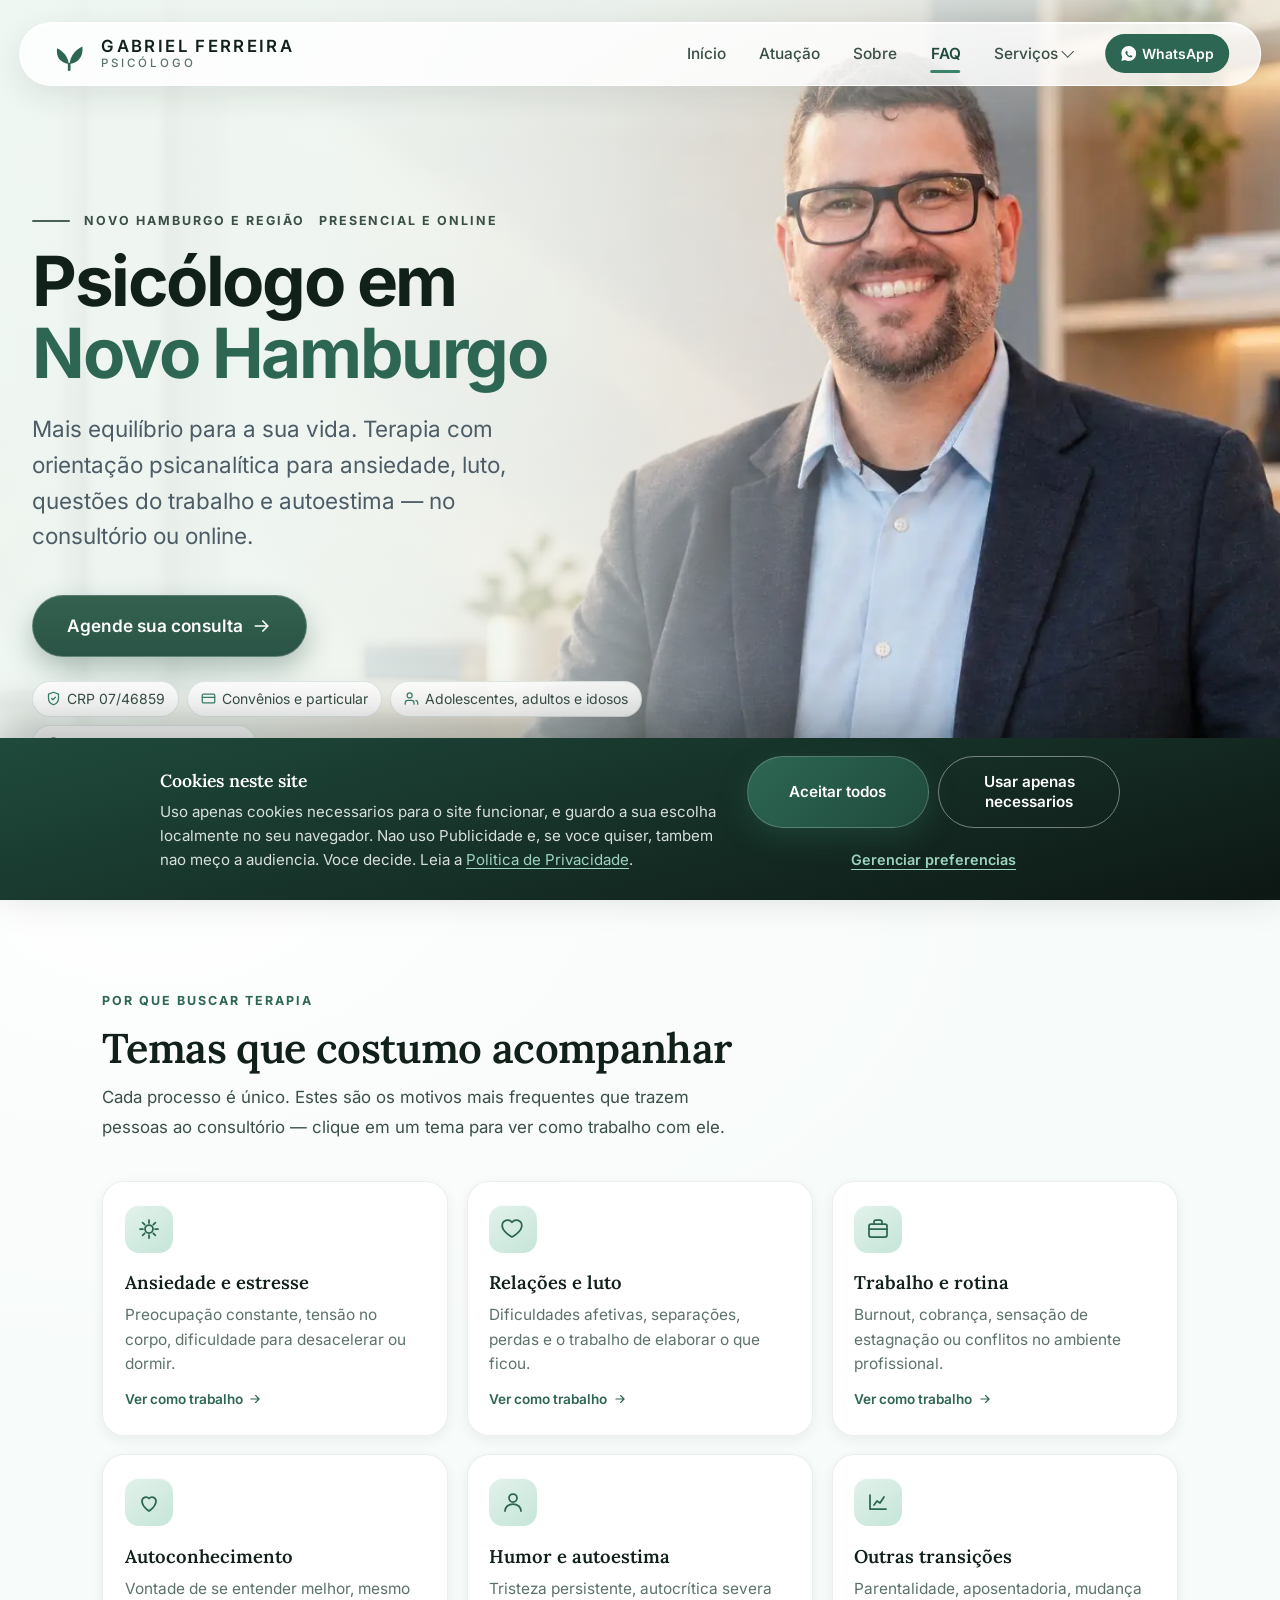
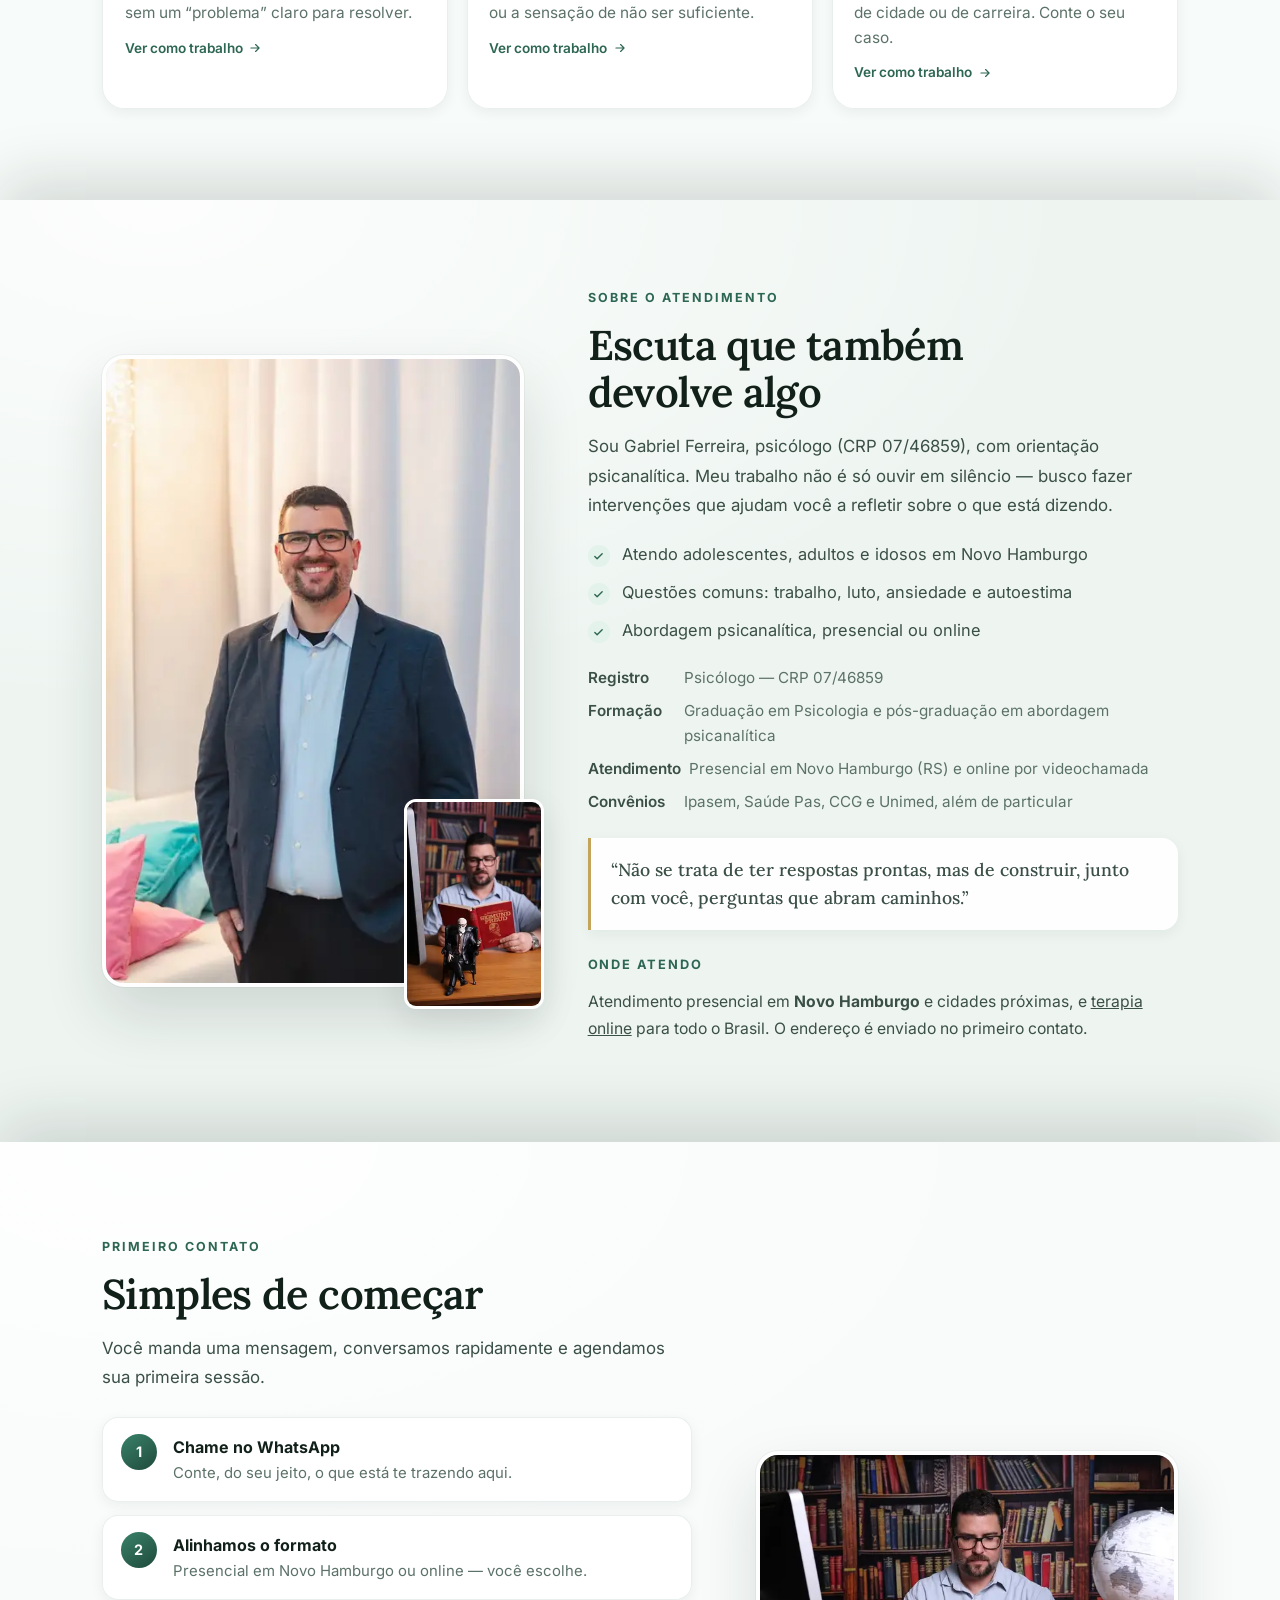
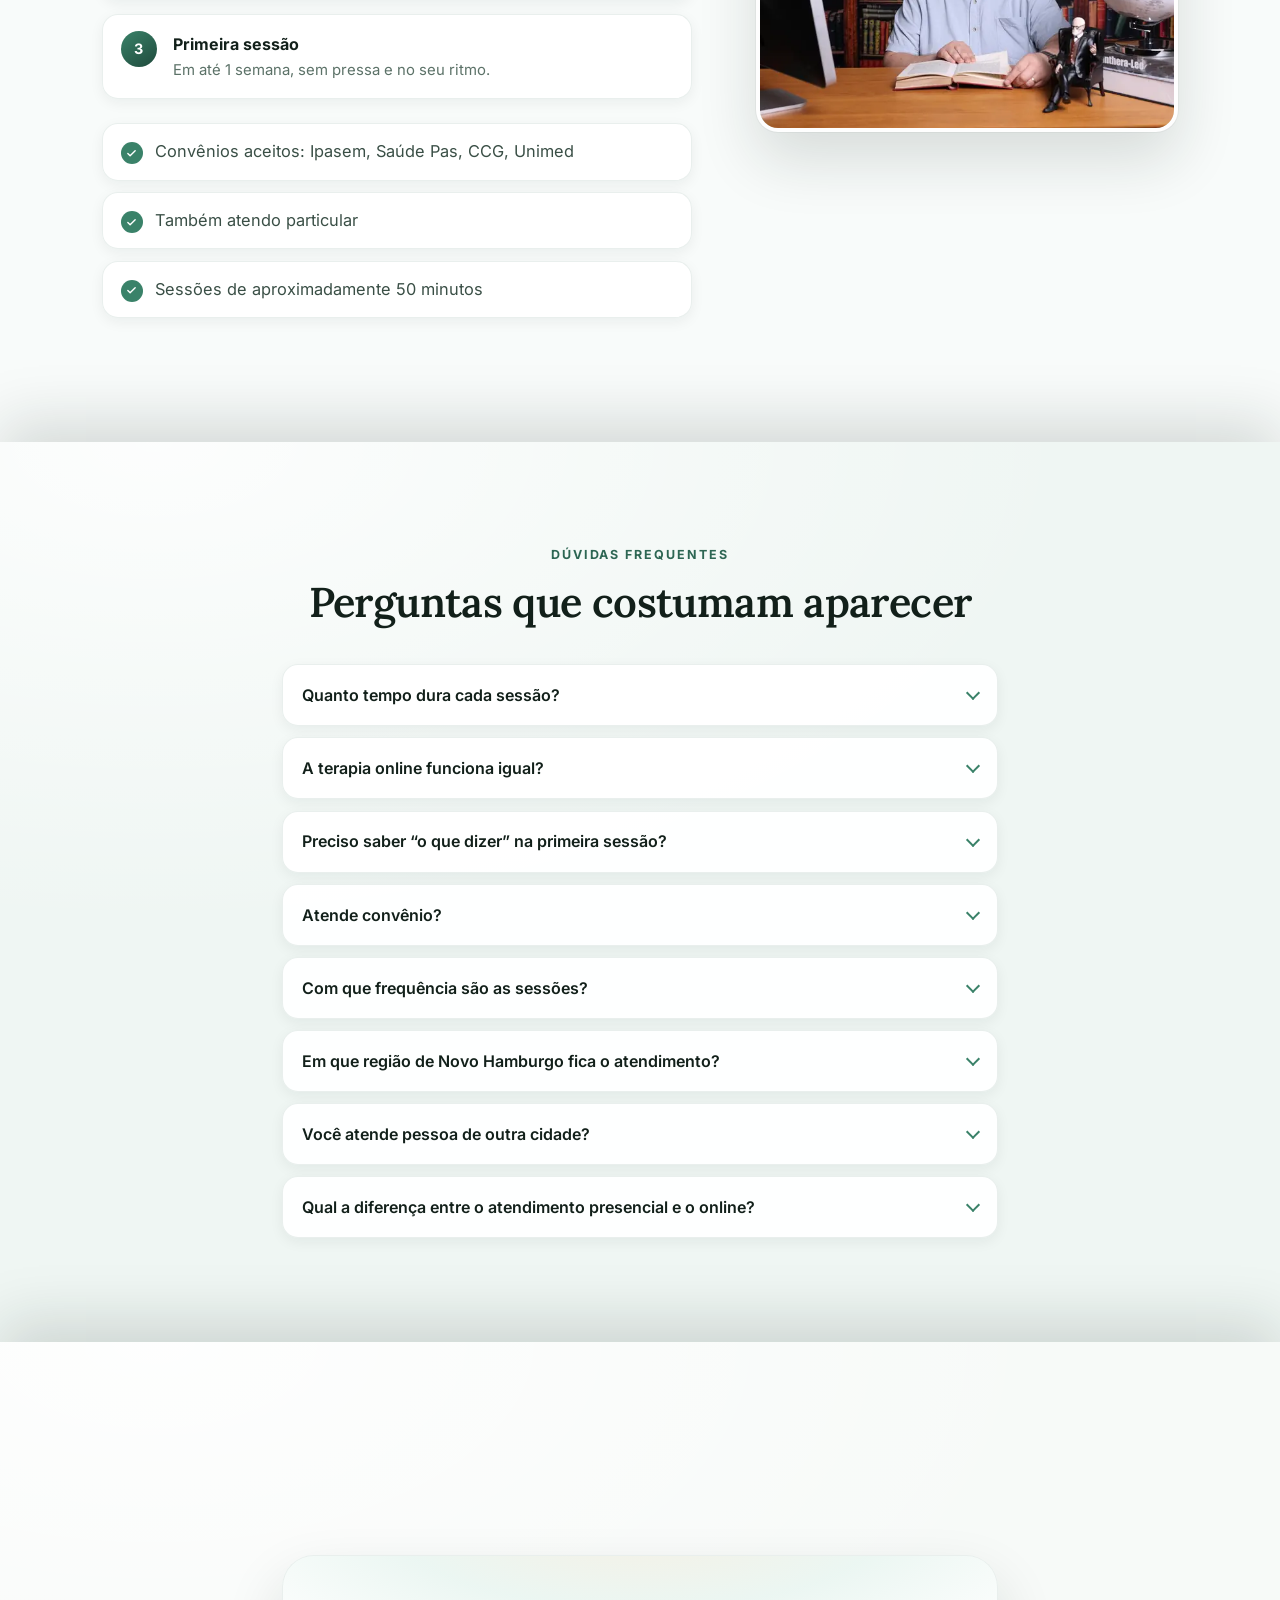
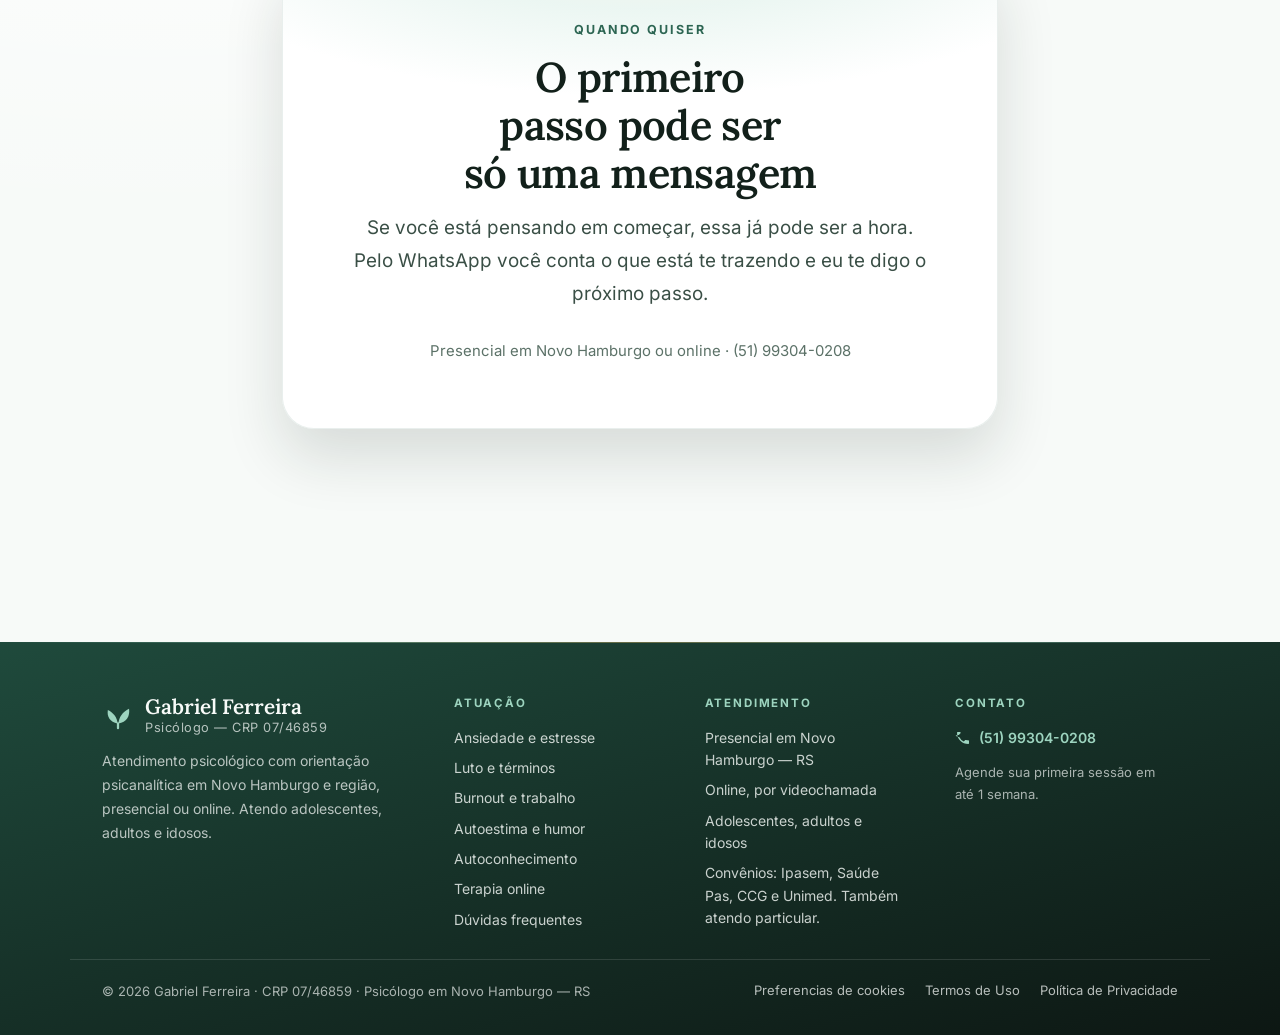
==== commit 0731995c: "Add files via upload" ====
--- a/index.html
+++ b/index.html
@@ -42,7 +42,7 @@
         imagesrcset="assets/img/hero-480w.webp 480w, assets/img/hero-768w.webp 768w, assets/img/hero-1024w.webp 1024w, assets/img/hero-1536w.webp 1536w"
         imagesizes="100vw" href="assets/img/hero-768w.webp">
 
-  <link rel="stylesheet" href="assets/css/styles.css?v=38">
+  <link rel="stylesheet" href="assets/css/styles.css?v=43">
   <script>document.documentElement.classList.add('js');</script>
 
   <script type="application/ld+json">
@@ -437,19 +437,7 @@
 
             <div class="onde reveal" style="--rd:.2s">
               <p class="onde__title">Onde atendo</p>
-              <p class="text" style="font-size:.98rem; margin-bottom:.7rem">Atendimento presencial em <strong>Novo Hamburgo</strong>, com clientes dos bairros Centro, Mauá, Boa Vista, Vila Nova, São José, Pilar, Montenegro, Rincão, Vila Operária e Grajaú — e também pessoas de São Leopoldo, Sapiranga, Dois Irmãos, Ivoti, Portão, Campo Bom, Sapucaia do Sul e Canoas que vêm até o consultório. Quem está fora dessa região, ou prefere não se deslocar, é atendido por <a href="terapia-online.html">terapia online</a> em qualquer cidade do Brasil.</p>
-              <ul class="onde__list">
-                <li>Centro</li>
-                <li>Mauá</li>
-                <li>Boa Vista</li>
-                <li>Vila Nova</li>
-                <li>São José</li>
-                <li>Pilar</li>
-                <li>Montenegro</li>
-                <li>Rincão</li>
-                <li>Vila Operária</li>
-                <li>Grajaú</li>
-              </ul>
+              <p class="text" style="font-size:.98rem; margin-bottom:.7rem">Atendimento presencial em <strong>Novo Hamburgo</strong> e cidades próximas, e <a href="terapia-online.html">terapia online</a> para todo o Brasil. O endereço é enviado no primeiro contato.</p>
             </div>
           </div>
         </div>
@@ -537,7 +525,7 @@
           </details>
           <details class="faq__item reveal" style="--rd:.36s">
             <summary>Você atende pessoa de outra cidade?</summary>
-            <p>O atendimento presencial é em Novo Hamburgo e recebo pessoas de São Leopoldo, Sapiranga, Dois Irmãos, Ivoti, Portão, Campo Bom, Sapucaia do Sul e Canoas que vêm até o consultório. O atendimento em qualquer outra cidade do Brasil — ou do exterior — é feito somente online, por videochamada.</p>
+            <p>O atendimento presencial é em Novo Hamburgo e cidades próximas. Para qualquer outra cidade do Brasil — ou do exterior — o atendimento é feito online, por videochamada.</p>
           </details>
           <details class="faq__item reveal" style="--rd:.4s">
             <summary>Qual a diferença entre o atendimento presencial e o online?</summary>
@@ -629,7 +617,7 @@
 </a>
 
 
-  <script src="assets/js/main.js?v=38" defer></script>
+  <script src="assets/js/main.js?v=43" defer></script>
 <script src="assets/js/nav.js?v=38" defer></script>
 
   <script src="assets/js/cookies.js?v=38" defer></script>
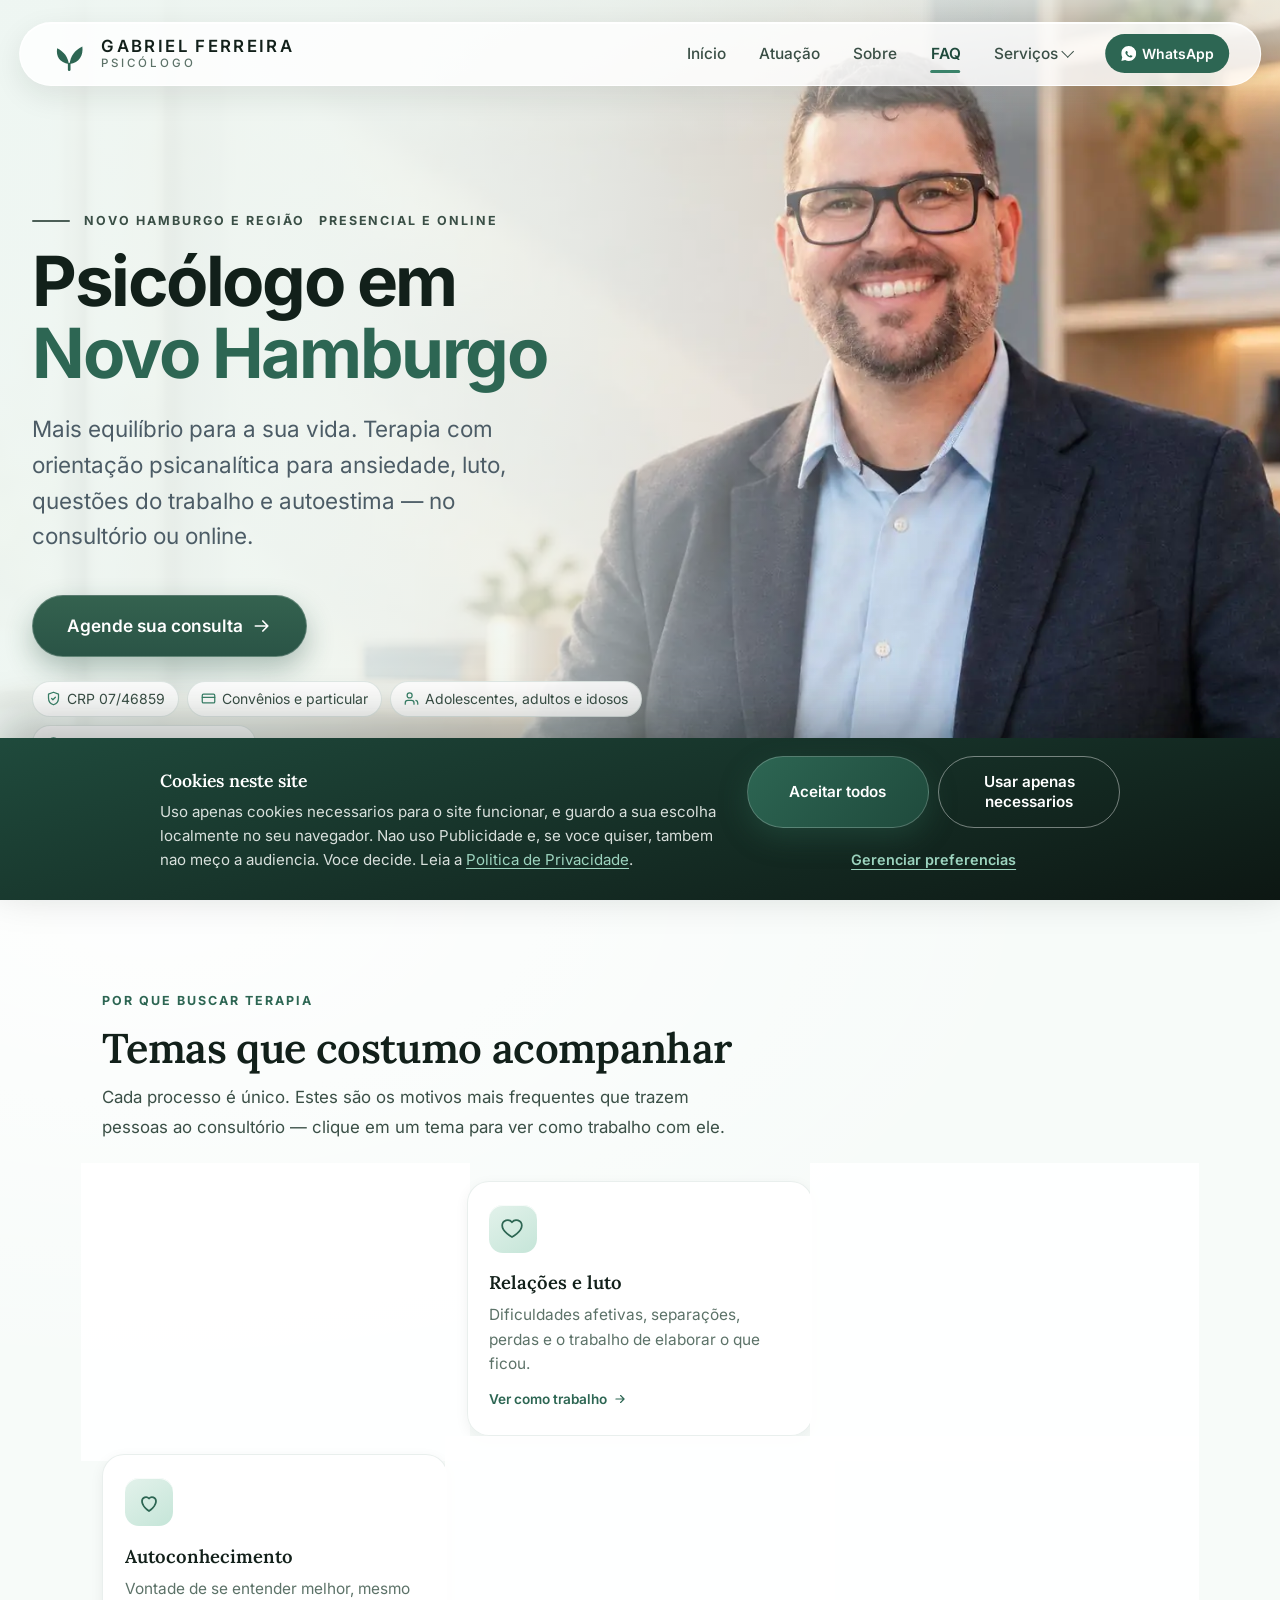
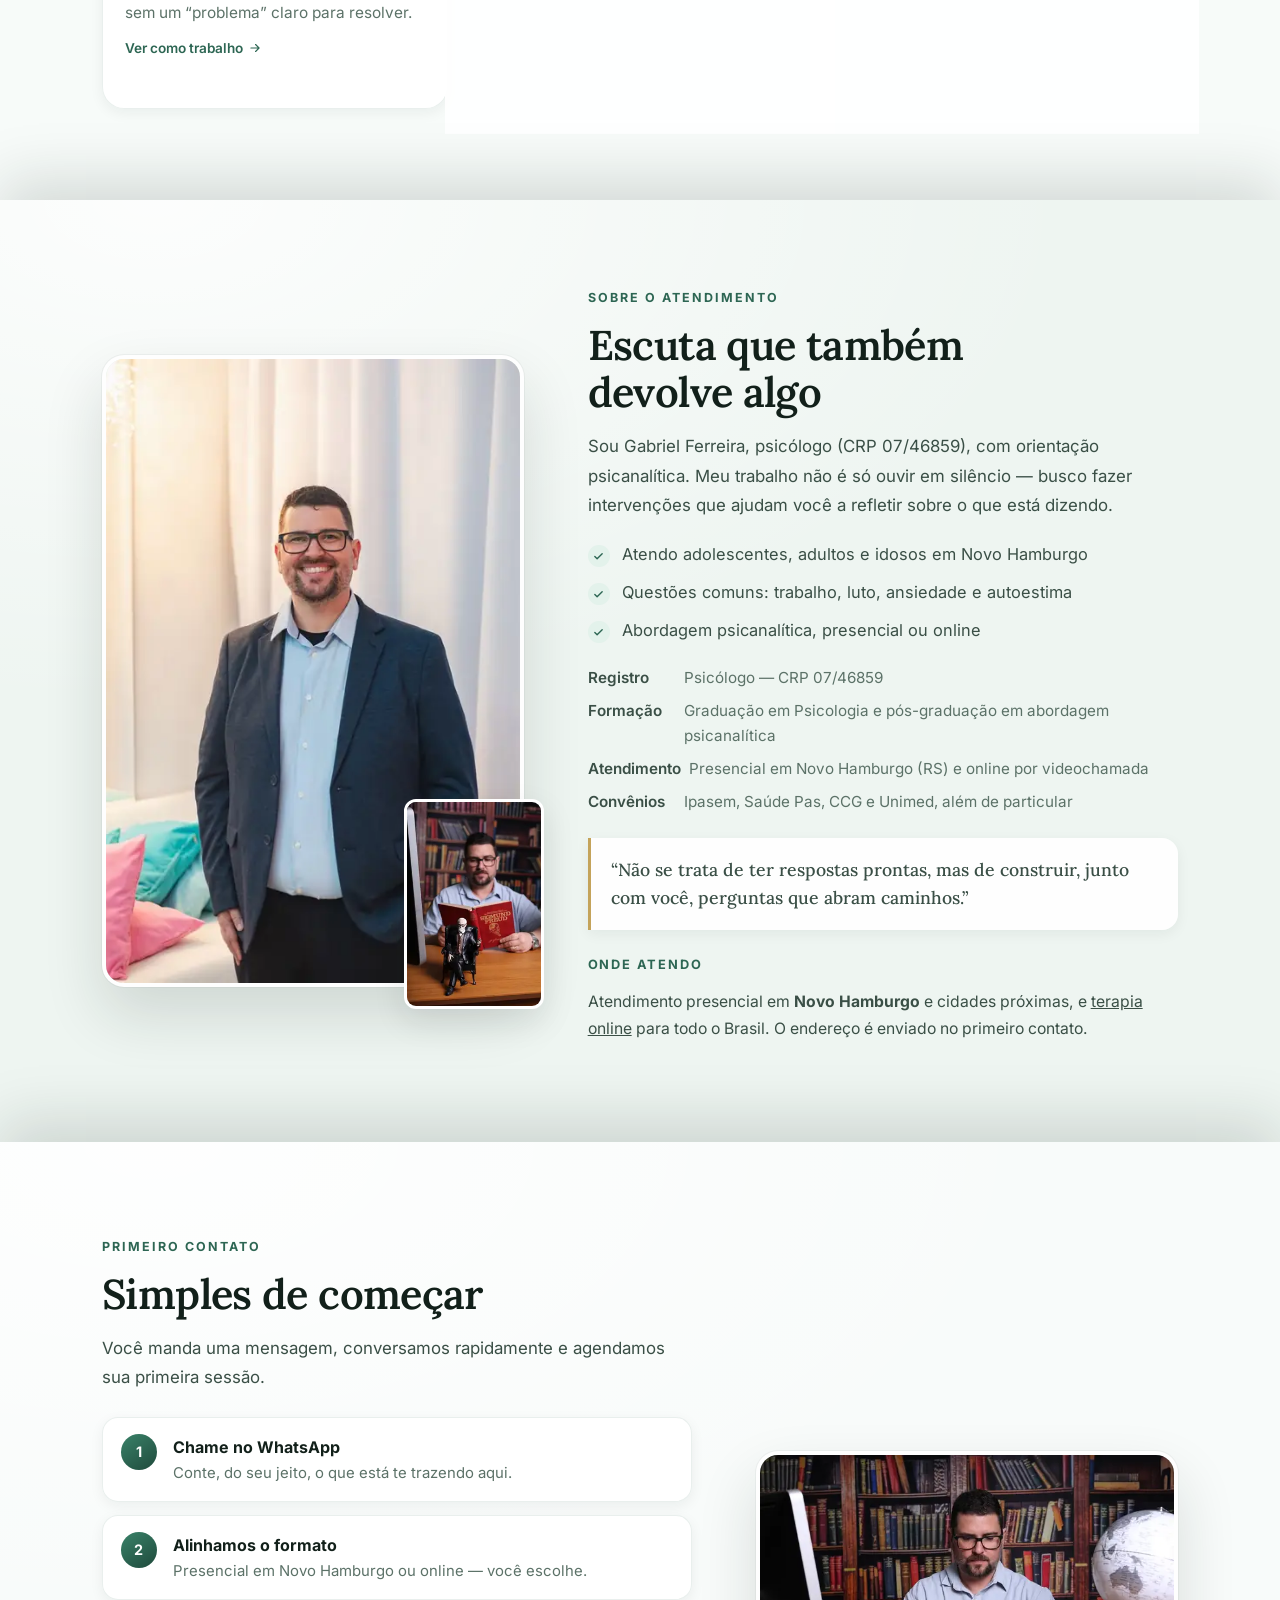
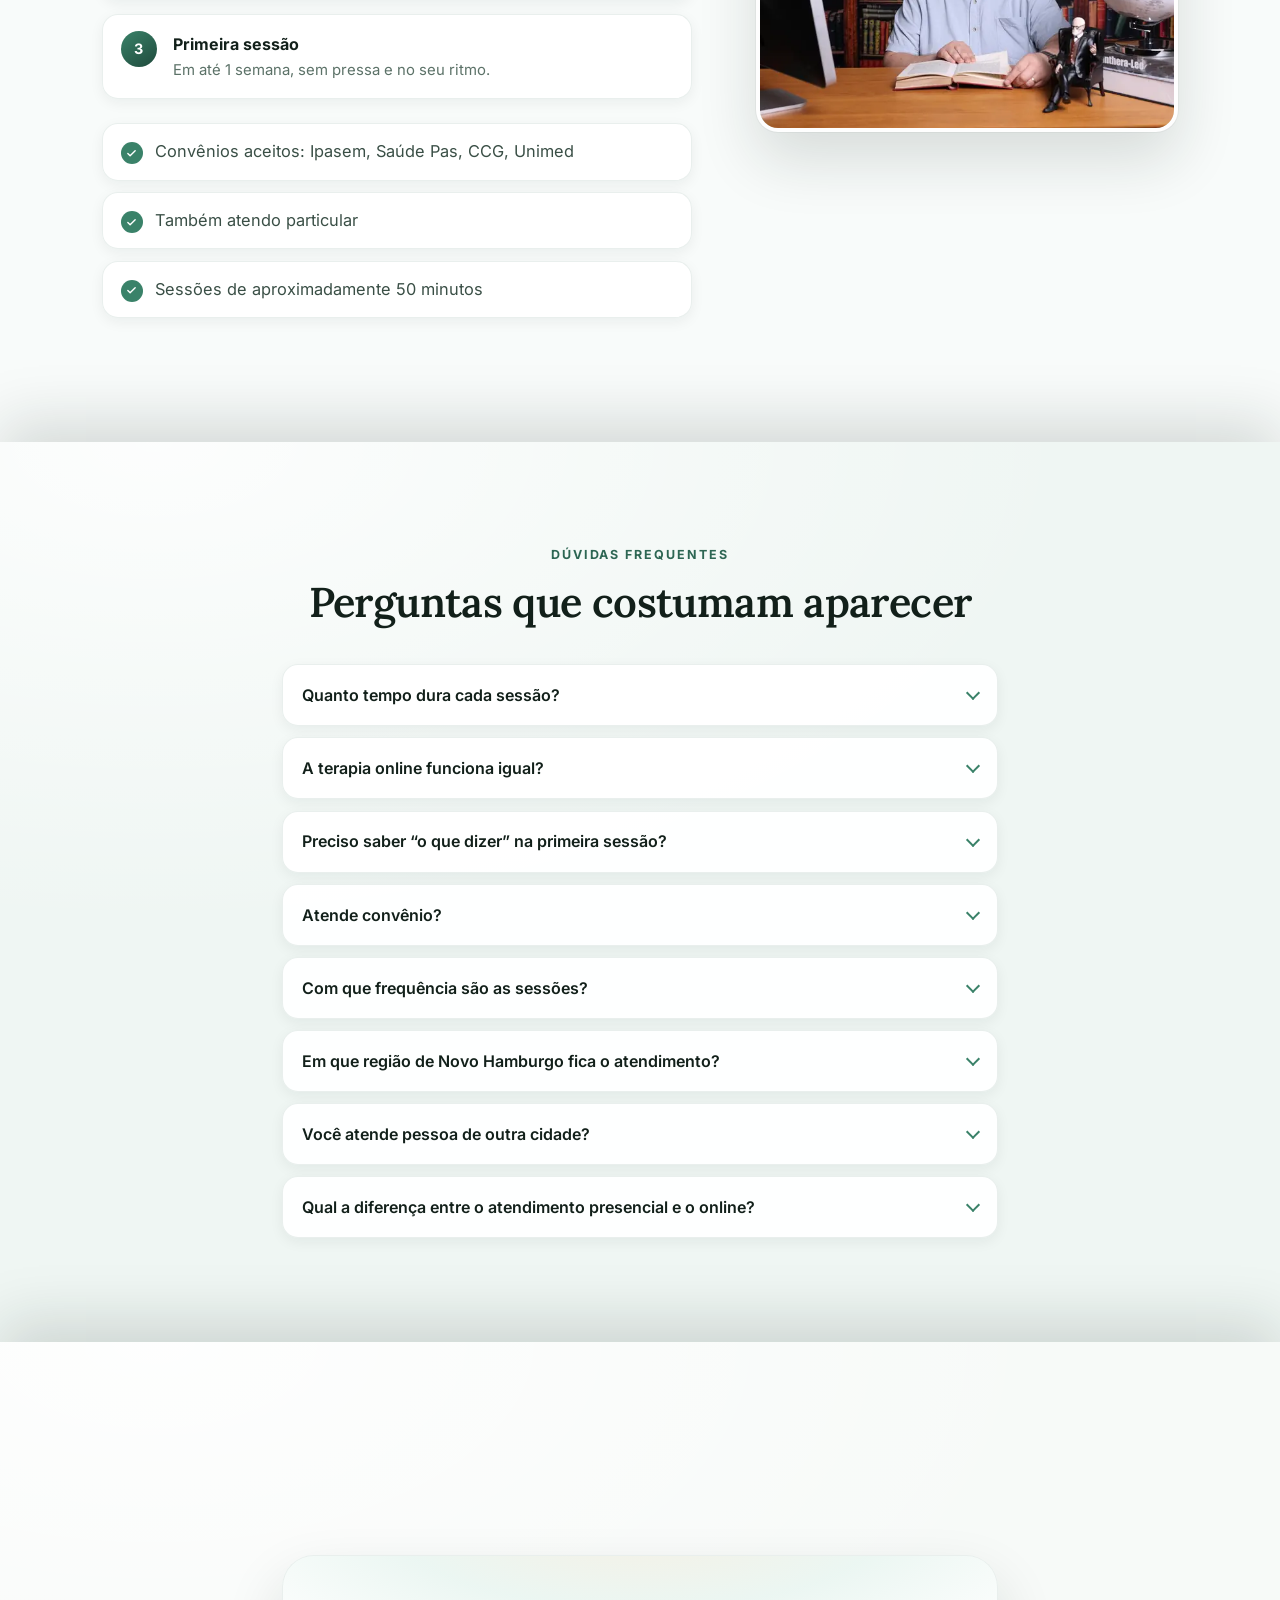
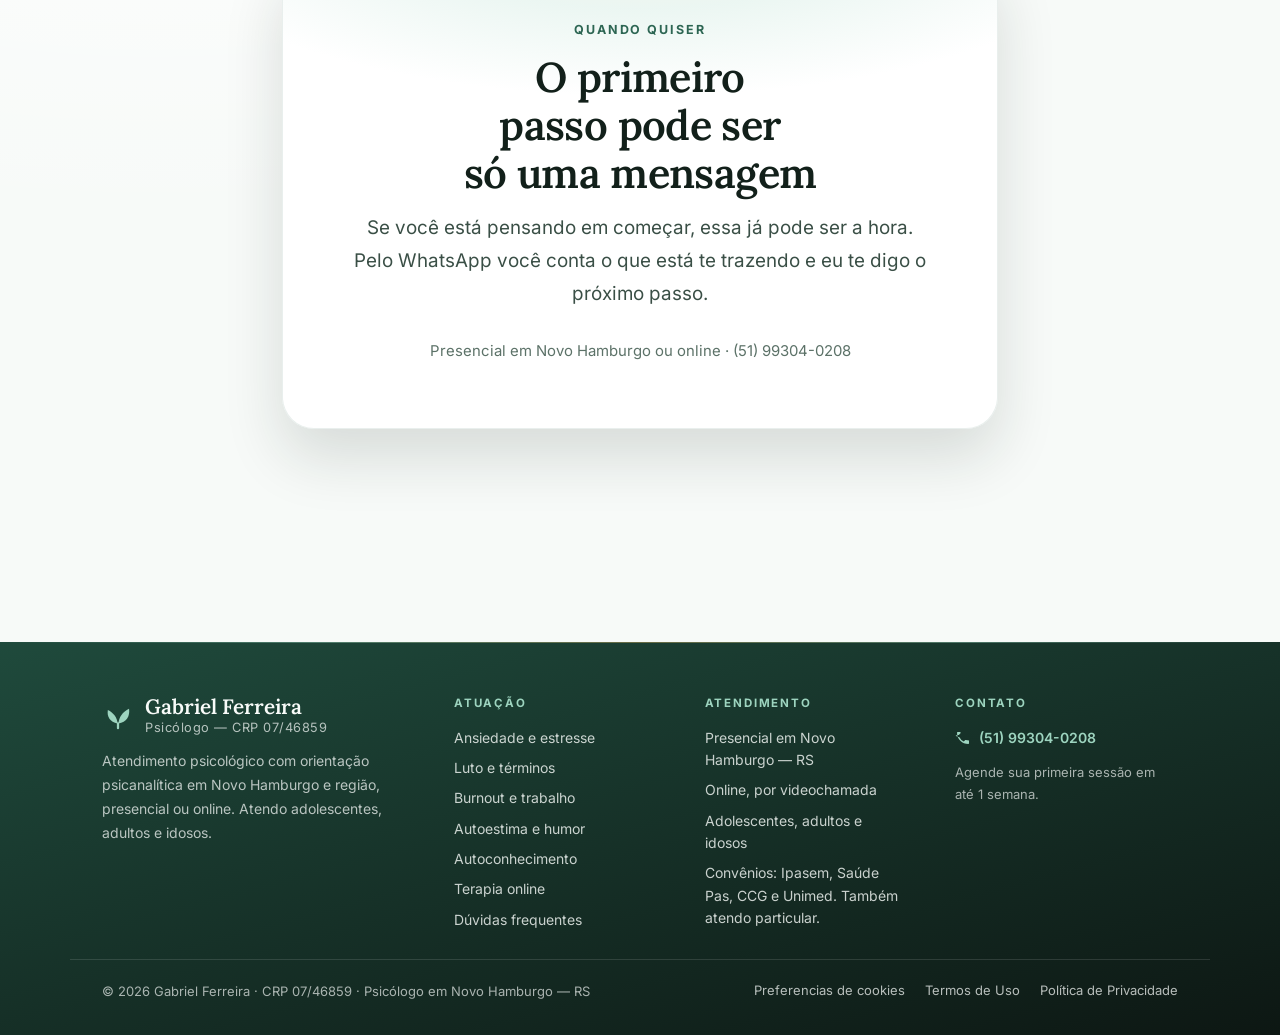
==== commit 57fe9e1c: "Add files via upload" ====
--- a/index.html
+++ b/index.html
@@ -42,7 +42,7 @@
         imagesrcset="assets/img/hero-480w.webp 480w, assets/img/hero-768w.webp 768w, assets/img/hero-1024w.webp 1024w, assets/img/hero-1536w.webp 1536w"
         imagesizes="100vw" href="assets/img/hero-768w.webp">
 
-  <link rel="stylesheet" href="assets/css/styles.css?v=43">
+  <link rel="stylesheet" href="assets/css/styles.css?v=44">
   <script>document.documentElement.classList.add('js');</script>
 
   <script type="application/ld+json">
@@ -286,19 +286,19 @@
       </div>
       <div class="hero__layout">
         <div class="hero__copy">
-          <p class="eyebrow eyebrow--rule hero-line" style="--d:.03s">Novo Hamburgo e região <span class="eyebrow__alt">Presencial e online</span></p>
+          <p class="eyebrow eyebrow--rule hero-line" style="--d:.08s">Novo Hamburgo e região <span class="eyebrow__alt">Presencial e online</span></p>
           <h1 class="hero__title" id="hero-title">
-            <span class="hero-line" style="--d:.08s">Psicólogo em</span>
-            <span class="hero-line" style="--d:.14s"><em>Novo Hamburgo</em></span>
+            <span class="hero-line" style="--d:.22s">Psicólogo em</span>
+            <span class="hero-line" style="--d:.36s"><em>Novo Hamburgo</em></span>
           </h1>
-          <p class="hero__sub hero-line" style="--d:.22s">Mais equilíbrio para a sua vida. Terapia com orientação psicanalítica para ansiedade, luto, questões do trabalho e autoestima — no consultório ou online.</p>
-          <div class="hero__cta hero-line" style="--d:.3s">
+          <p class="hero__sub hero-line" style="--d:.55s">Mais equilíbrio para a sua vida. Terapia com orientação psicanalítica para ansiedade, luto, questões do trabalho e autoestima — no consultório ou online.</p>
+          <div class="hero__cta hero-line" style="--d:.75s">
             <a class="btn" href="https://wa.me/5551993040208" target="_blank" rel="noopener noreferrer">
               <span class="btn__label">Agende sua consulta</span>
               <svg class="btn__arrow" viewBox="0 0 24 24" width="20" height="20" aria-hidden="true" focusable="false" fill="none" stroke="currentColor" stroke-width="2" stroke-linecap="round" stroke-linejoin="round"><path d="M4 12h15M13 6l6 6-6 6"/></svg>
             </a>
           </div>
-          <ul class="hero__facts hero-line" style="--d:.36s">
+          <ul class="hero__facts hero-line" style="--d:.95s">
             <li>
               <svg viewBox="0 0 24 24" fill="none" stroke="currentColor" stroke-width="2" stroke-linecap="round" stroke-linejoin="round" aria-hidden="true" focusable="false"><path d="M12 2 4 5v6c0 5 3.4 9.4 8 11 4.6-1.6 8-6 8-11V5z"/><path d="m9 12 2 2 4-4"/></svg>
               <span>CRP 07/46859</span>
@@ -503,31 +503,31 @@
             <summary>Quanto tempo dura cada sessão?</summary>
             <p>As sessões têm duração aproximada de 50 minutos, no horário previamente agendado.</p>
           </details>
-          <details class="faq__item reveal" style="--rd:.06s">
+          <details class="faq__item reveal" style="--rd:.1s">
             <summary>A terapia online funciona igual?</summary>
             <p>Sim. Para muitas pessoas o formato online é tão eficaz quanto o presencial. O importante é ter privacidade e estabilidade de conexão durante a sessão.</p>
           </details>
-          <details class="faq__item reveal" style="--rd:.12s">
+          <details class="faq__item reveal" style="--rd:.2s">
             <summary>Preciso saber “o que dizer” na primeira sessão?</summary>
             <p>Não. Você pode chegar apenas com a sensação de que algo precisa de atenção. O restante construímos juntos.</p>
           </details>
-          <details class="faq__item reveal" style="--rd:.18s">
+          <details class="faq__item reveal" style="--rd:.3s">
             <summary>Atende convênio?</summary>
             <p>Sim: Ipasem, Saúde Pas, CCG e Unimed. Também há atendimento particular — consulte valores pelo WhatsApp.</p>
           </details>
-          <details class="faq__item reveal" style="--rd:.24s">
+          <details class="faq__item reveal" style="--rd:.4s">
             <summary>Com que frequência são as sessões?</summary>
             <p>Em geral, semanais. A frequência pode ser ajustada conforme o seu momento e a evolução do processo.</p>
           </details>
-          <details class="faq__item reveal" style="--rd:.3s">
+          <details class="faq__item reveal" style="--rd:.5s">
             <summary>Em que região de Novo Hamburgo fica o atendimento?</summary>
             <p>Atendo presencialmente em Novo Hamburgo. O endereço é enviado após o primeiro contato, no WhatsApp.</p>
           </details>
-          <details class="faq__item reveal" style="--rd:.36s">
+          <details class="faq__item reveal" style="--rd:.6s">
             <summary>Você atende pessoa de outra cidade?</summary>
             <p>O atendimento presencial é em Novo Hamburgo e cidades próximas. Para qualquer outra cidade do Brasil — ou do exterior — o atendimento é feito online, por videochamada.</p>
           </details>
-          <details class="faq__item reveal" style="--rd:.4s">
+          <details class="faq__item reveal" style="--rd:.7s">
             <summary>Qual a diferença entre o atendimento presencial e o online?</summary>
             <p>Os dois seguem a mesma condução e o mesmo acolhimento. No presencial, os encontros acontecem em Novo Hamburgo. No online, você é atendido de qualquer lugar do Brasil ou do exterior, por videochamada, sem deslocamento.</p>
           </details>
@@ -617,9 +617,9 @@
 </a>
 
 
-  <script src="assets/js/main.js?v=43" defer></script>
-<script src="assets/js/nav.js?v=38" defer></script>
-
-  <script src="assets/js/cookies.js?v=38" defer></script>
+  <script src="assets/js/main.js?v=44" defer></script>
+<script src="assets/js/nav.js?v=44" defer></script>
+
+  <script src="assets/js/cookies.js?v=44" defer></script>
 </body>
 </html>
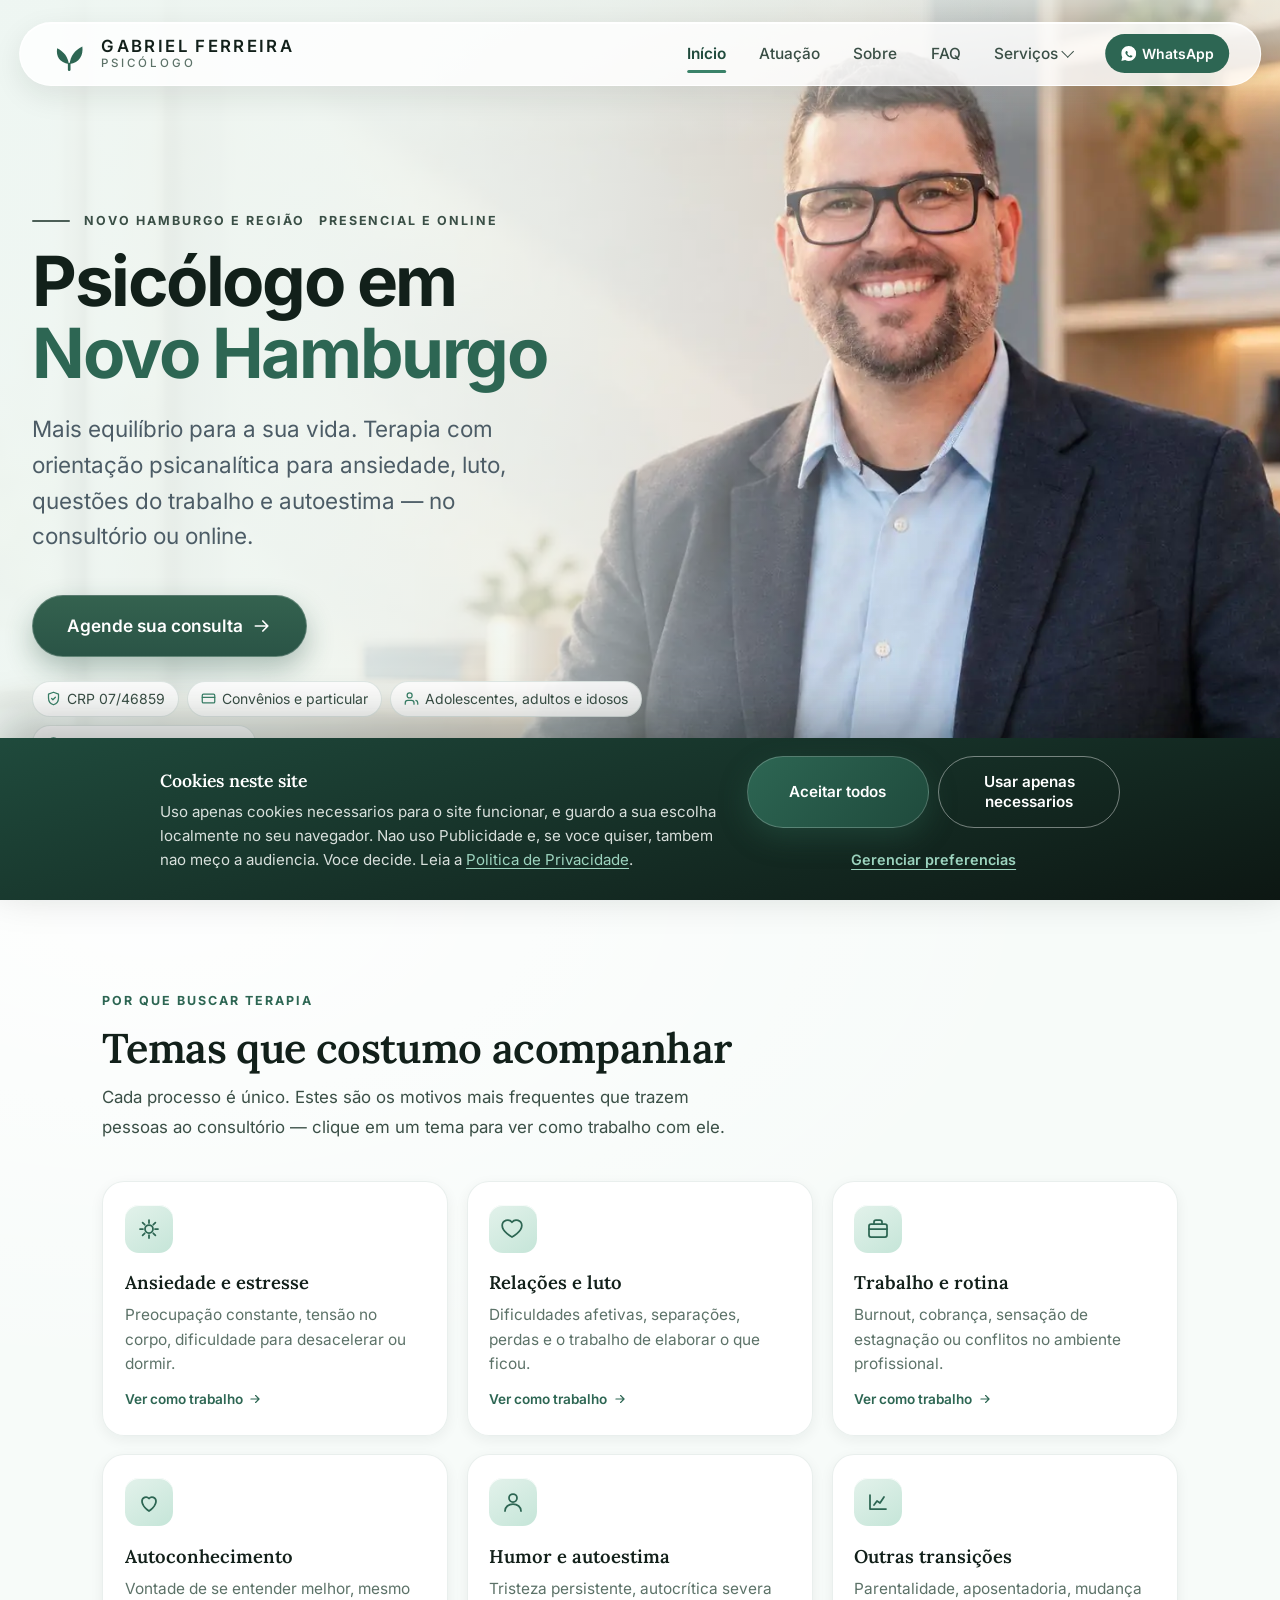
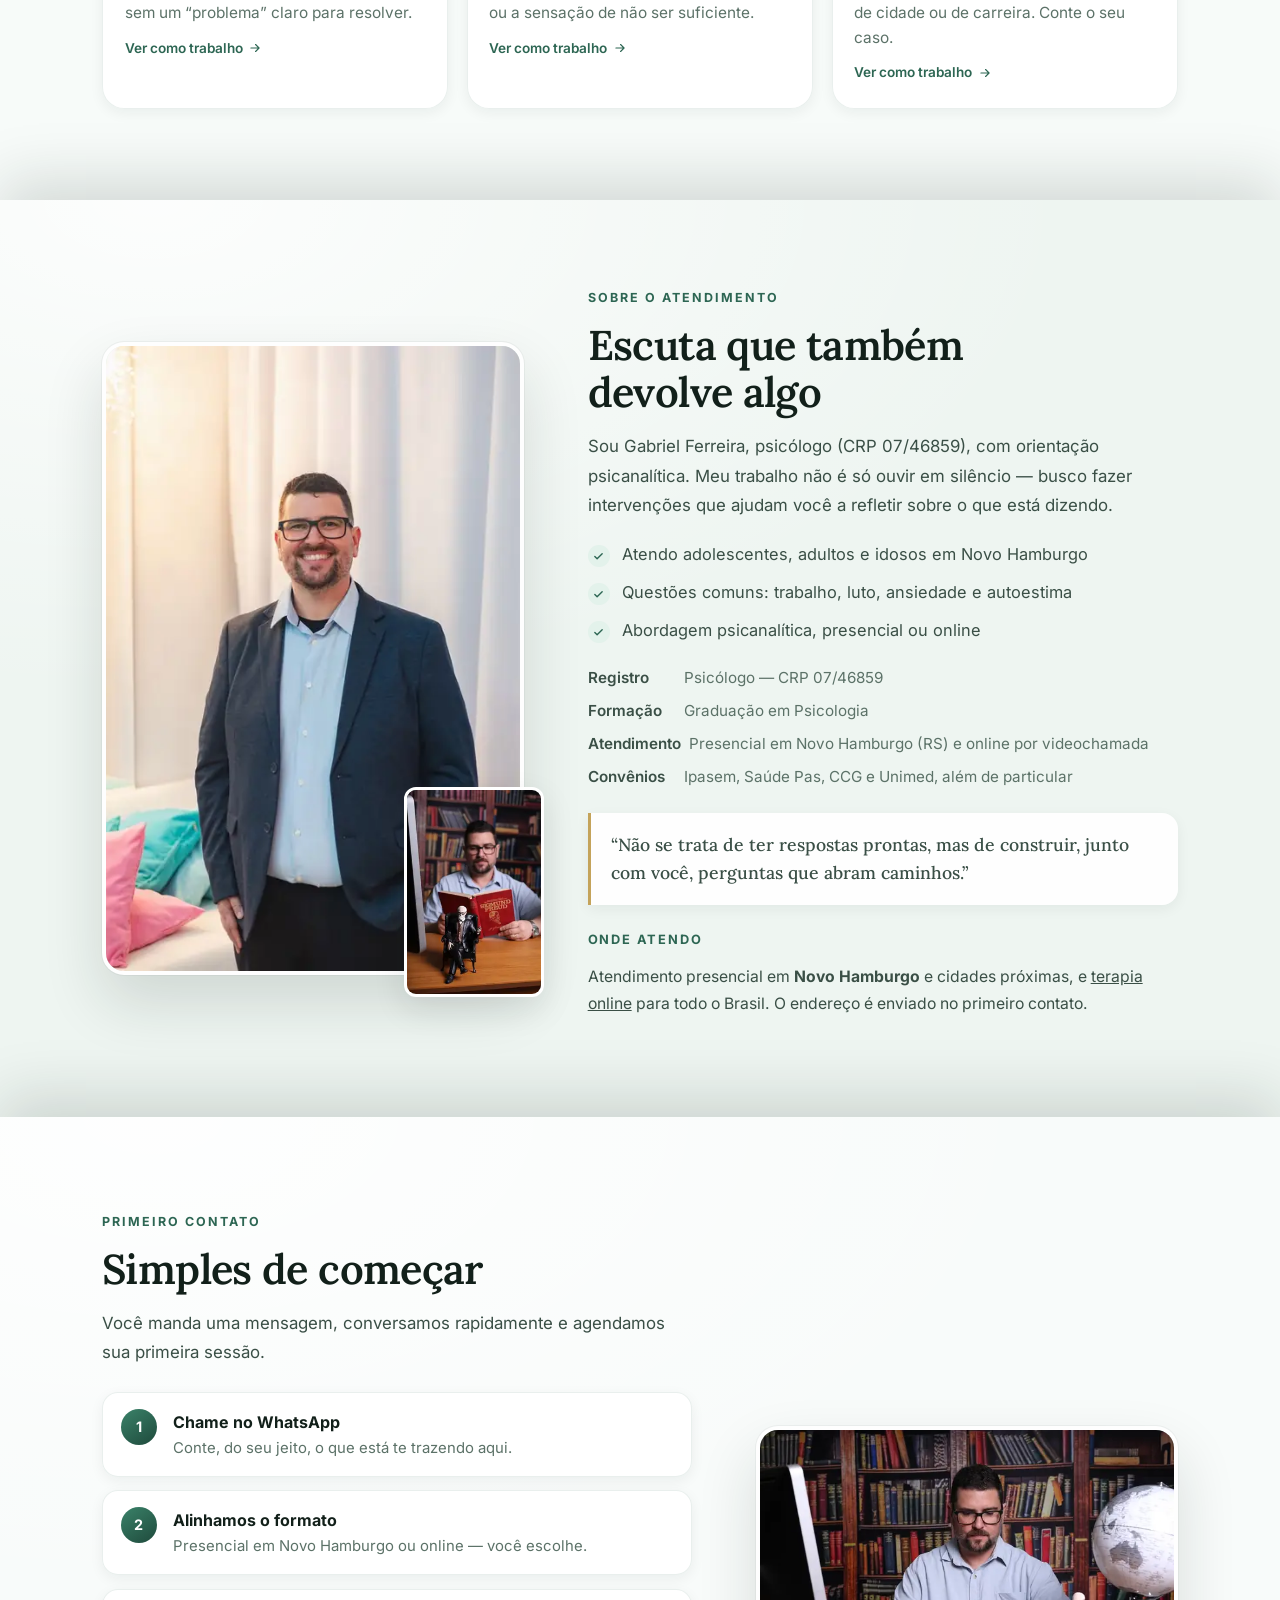
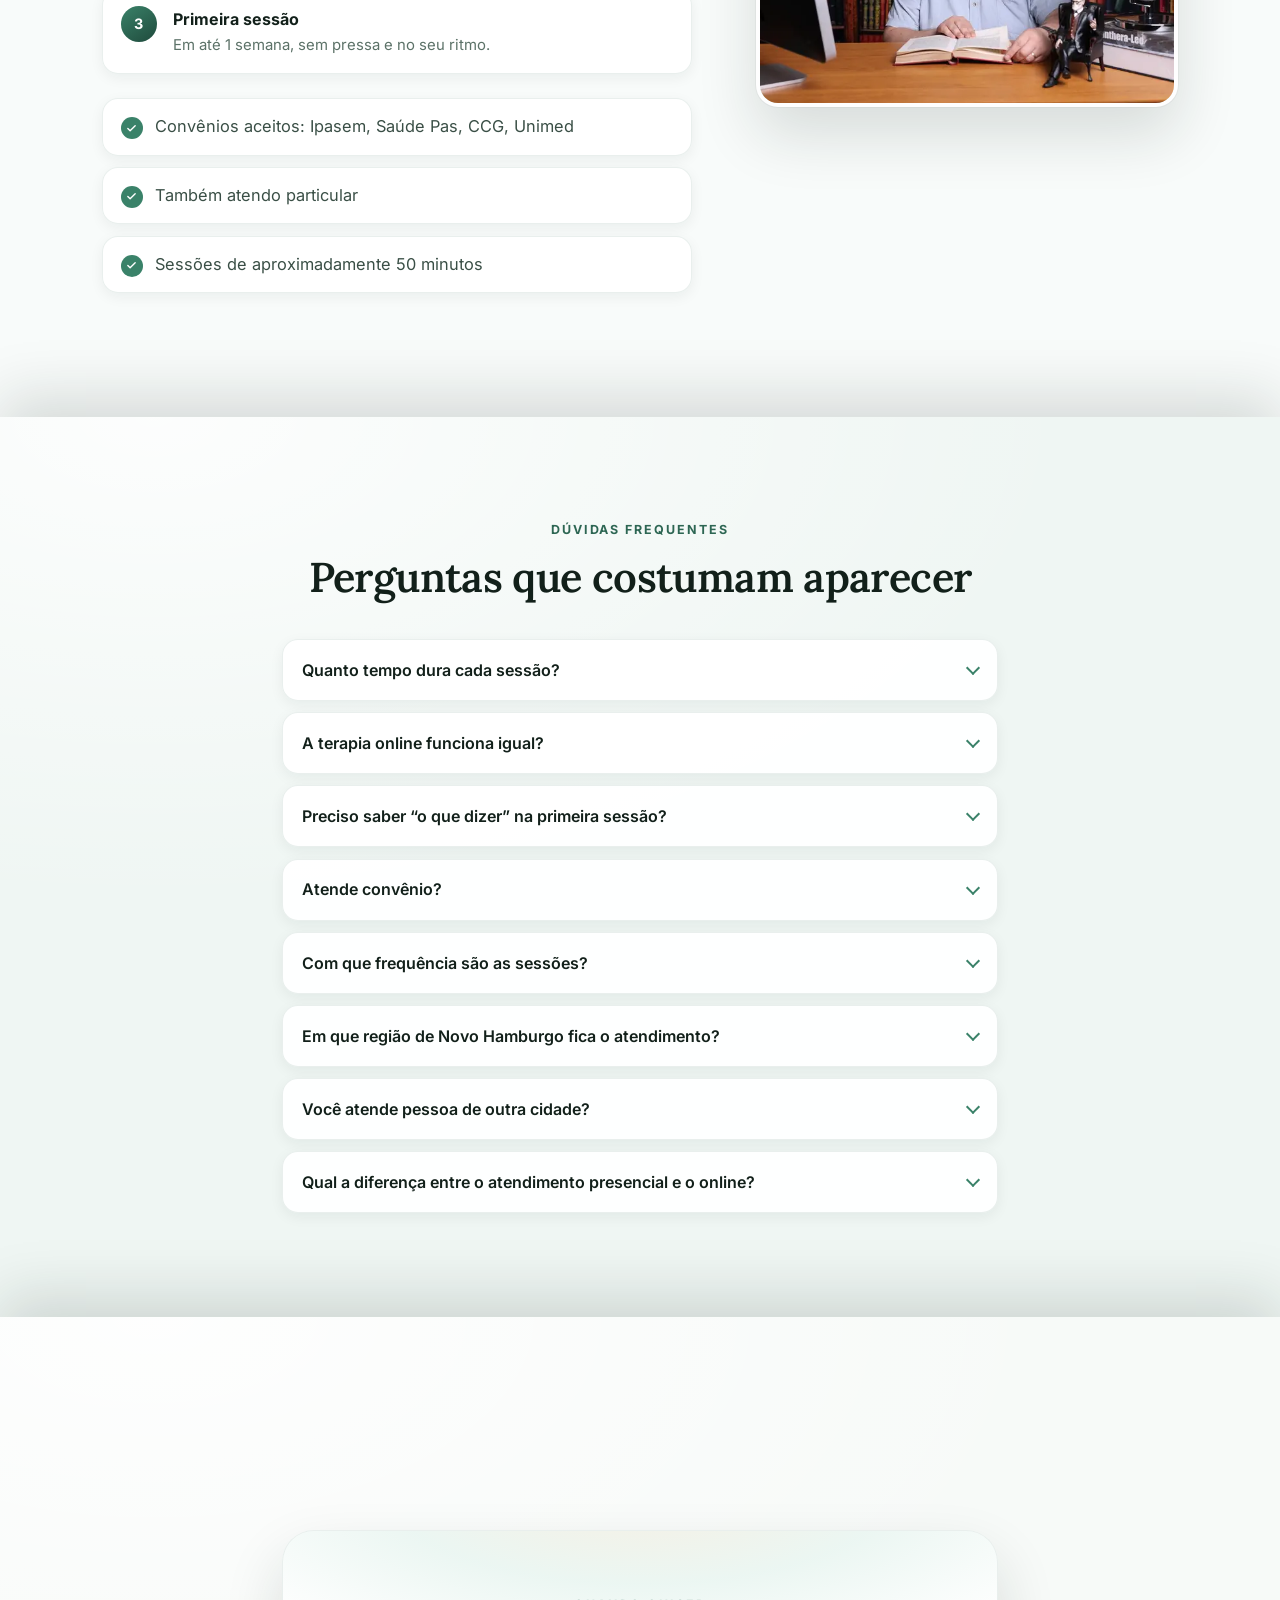
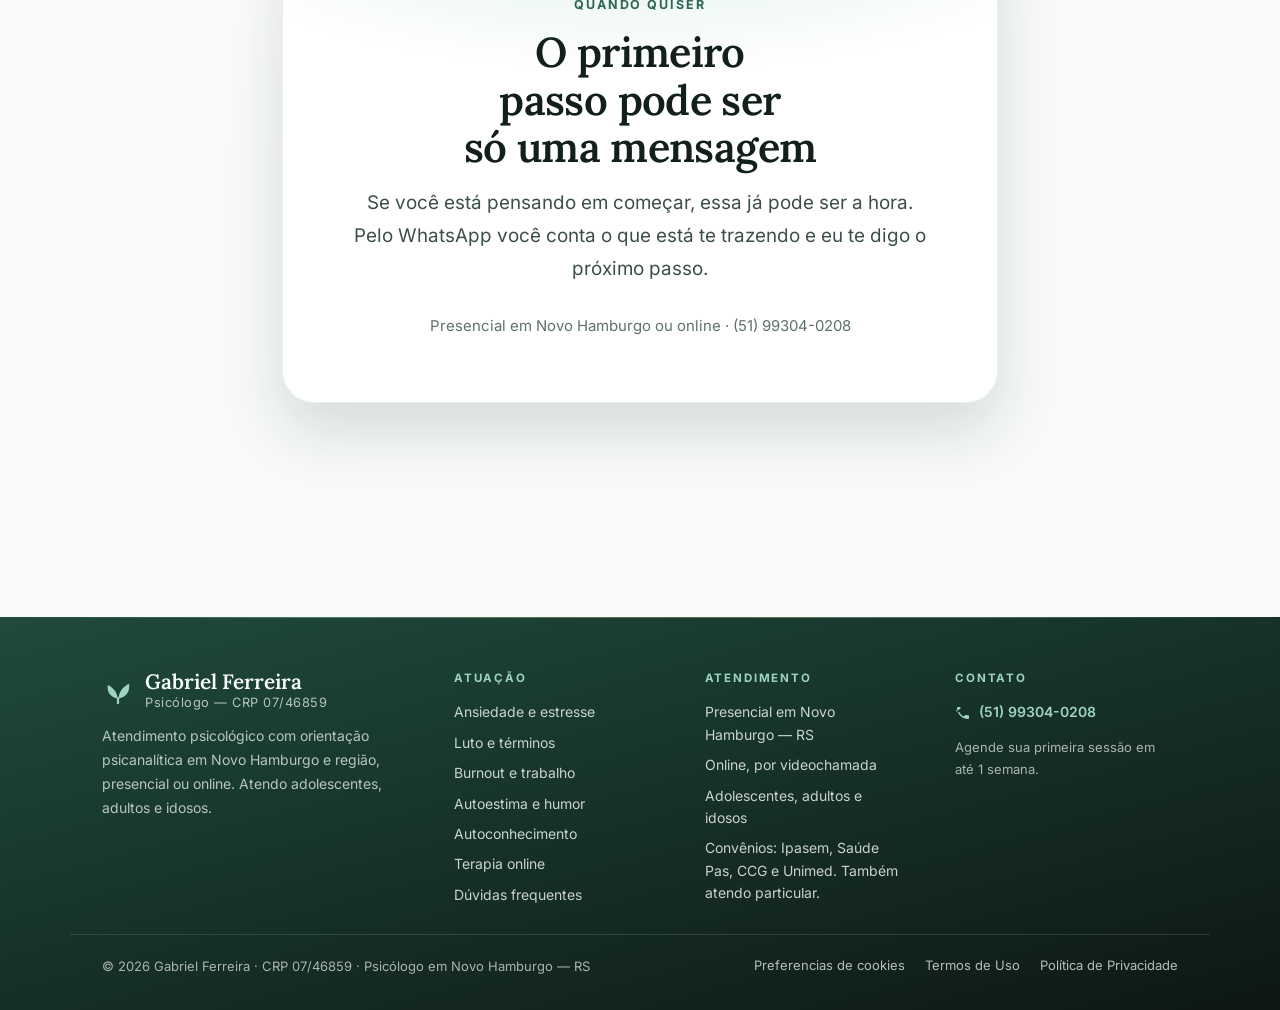
==== commit 5ca7e674: "Add files via upload" ====
--- a/index.html
+++ b/index.html
@@ -42,7 +42,7 @@
         imagesrcset="assets/img/hero-480w.webp 480w, assets/img/hero-768w.webp 768w, assets/img/hero-1024w.webp 1024w, assets/img/hero-1536w.webp 1536w"
         imagesizes="100vw" href="assets/img/hero-768w.webp">
 
-  <link rel="stylesheet" href="assets/css/styles.css?v=44">
+  <link rel="stylesheet" href="assets/css/styles.css?v=45">
   <script>document.documentElement.classList.add('js');</script>
 
   <script type="application/ld+json">
@@ -280,7 +280,7 @@
       <div class="hero__media">
         <picture>
           <source type="image/webp" srcset="assets/img/hero-480w.webp 480w, assets/img/hero-768w.webp 768w, assets/img/hero-1024w.webp 1024w, assets/img/hero-1536w.webp 1536w" sizes="100vw">
-          <img class="hero__img" src="assets/img/hero-768w.jpg" srcset="assets/img/hero-480w.jpg 480w, assets/img/hero-768w.jpg 768w, assets/img/hero-1024w.jpg 1024w, assets/img/hero-1536w.jpg 1536w" sizes="100vw" width="1536" height="1024" alt="Gabriel Ferreira, psicólogo, no espaço de atendimento em Novo Hamburgo" fetchpriority="high" decoding="async">
+          <img class="hero__img" src="assets/img/hero-768w.jpg" srcset="assets/img/hero-480w.jpg 480w, assets/img/hero-768w.jpg 768w, assets/img/hero-1024w.jpg 1024w, assets/img/hero-1536w.jpg 1536w" sizes="100vw" width="1536" height="1024" alt="Gabriel Ferreira, psicólogo, no espaço de atendimento em Novo Hamburgo" fetchpriority="high" decoding="sync">
         </picture>
         <div class="hero__scrim" aria-hidden="true"></div>
       </div>
@@ -427,7 +427,7 @@
             </ul>
             <div class="about__credenciais reveal" style="--rd:.16s">
               <div><strong>Registro</strong><span>Psicólogo — CRP 07/46859</span></div>
-              <div><strong>Formação</strong><span>Graduação em Psicologia e pós-graduação em abordagem psicanalítica</span></div>
+              <div><strong>Formação</strong><span>Graduação em Psicologia</span></div>
               <div><strong>Atendimento</strong><span>Presencial em Novo Hamburgo (RS) e online por videochamada</span></div>
               <div><strong>Convênios</strong><span>Ipasem, Saúde Pas, CCG e Unimed, além de particular</span></div>
             </div>
@@ -617,9 +617,9 @@
 </a>
 
 
-  <script src="assets/js/main.js?v=44" defer></script>
-<script src="assets/js/nav.js?v=44" defer></script>
-
-  <script src="assets/js/cookies.js?v=44" defer></script>
+  <script src="assets/js/main.js?v=45" defer></script>
+<script src="assets/js/nav.js?v=45" defer></script>
+
+  <script src="assets/js/cookies.js?v=45" defer></script>
 </body>
 </html>
--- a/assets/css/styles.css
+++ b/assets/css/styles.css
@@ -6,12 +6,23 @@
    - Nada de backdrop-filter. Eram ~30 elementos com blur de vidro; cada um
      obriga o navegador a reler e desfazer o fundo. Trocados por superficies
      quase opacas, visualmente iguais sobre esta paleta clara.
-   - Nada de filtro blur() com raio grande e nada de mix-blend-mode. O fundo
-     antigo eram 5 orbes de 48-58vmax com blur(70px) animados para sempre.
-     A ambiance agora vem de gradientes estaticos dentro de cada painel.
-   - Nenhuma animacao que force repaint. Sobram apenas transicoes de
-     transform e opacity, que o compositor resolve sem pintar de novo.
-   - will-change so entra durante a dobra (.is-folding), nunca permanentemente.
+    - Nenhum filtro blur() no caminho padrao, nem estatico nem animado. O
+      fundo antigo eram 5 orbes de 48-58vmax com blur(70px) animados para
+      sempre; a ambiance agora vem de gradientes estaticos. E o desfoque
+      tambem foi tentado na entrada de conteudo, mas um blur() animado
+      repinta o texto a cada quadro: com a pagina inteira entrando, o quadro
+      nao fecha e a transicao de opacidade e pulada. Opacity e transform
+      sozinhas sao resolvidas pelo compositor e o fade sai no tempo certo.
+      Existe uma variante opt-in .reveal--blur para titulo isolado, nunca
+      aplicada pela varredura automatica.
+    - Nenhuma animacao continua que force repaint. As entradas de conteudo
+        animam so transform e opacity, uma vez so, e nunca ficam em repouso
+        animando.
+   - A entrada de conteudo e a mesma em todas as dobras: fade longo e
+     subida de poucos pixels, com duracao e curva no :root (--in-*).
+   - Empilhamento entre dobras desativado: as secoes rolam em fluxo normal.
+     Pelo mesmo motivo o baralho de cards de Temas nao existe mais: os seis
+     cards ficam sempre no grid de 1/2/3 colunas e a secao rola inteira.
    ========================================================================== */
 
 :root {
@@ -46,7 +57,93 @@
   --radius-xl: 32px;
 
   --container: 1140px;
-  --stack-z: 1;
+
+  /* Entrada de conteudo, compartilhada por todas as dobras (.hero-line,
+     .split, .reveal, .stagger > *, .theme-card).
+
+     So opacity e transform no caminho padrao. Sem filter de blur, de
+     proposito: um blur() animado obriga o navegador a repintar o texto a
+     cada quadro. Com ~60 elementos animando ao mesmo tempo o quadro nao
+     fecha, a transicao e pulada, e o resultado nao e um fade suave — e
+     conteudo que simplesmente aparece. Opacity e transform sao propriedades
+     de compositor: o compositor resolve as duas sem pintar de novo.
+     Se o desfoque for desejado em algum titulo, existe a variante opt-in
+     .reveal--blur / .split--blur (ver "Entrada de conteudo" mais abaixo),
+     que nunca e aplicada automaticamente.
+
+     ——— A curva: por que power2.out e nao uma ease generica ———
+
+     Este era o defeito real do efeito. A curva anterior era
+     cubic-bezier(0.4, 0.15, 0.5, 0.85) numa transicao de 2.2s. Medindo a
+     curva (mesma interpolacao que o navegador usa) ela e quase plana no
+     comeco e so dispara no fim:
+
+       progresso   curva antiga    power2.out (esta)
+          10%          0.05             0.28
+          20%          0.14             0.51
+          30%          0.26             0.68
+          50%          0.56             0.88
+          90%          0.96             1.00
+
+     Traduzido em tempo de tela, com a duracao antiga de 2.2s: o texto
+     ficava abaixo de 5% de opacidade durante os primeiros 0.8s e nao
+     chegava a 50% antes de 1.02s. Confirmado no Chrome: opacidade medida
+     de 0.016 em t=1000ms.
+
+     O efeito pratico e exatamente o relatado — nada acontece, e depois o
+     texto aparece. A curva comecava devagar demais, e a duracao longa
+     multiplicava essa lentidao por 2.4.
+
+     power2.out e o inverso disso: 50% da opacidade ja em 20% da duracao, e
+     o resto assenta. E a curva do efeito de referencia (GSAP power2.out =
+     cubic-bezier(0.215, 0.61, 0.355, 1)). O olho le como "suave" nao a
+     lentidao, e a resposta: comecar a responder de imediato e desacelerar
+     em cima do valor final.
+
+     ——— A duracao: por que 0.9s e nao 2.2s ———
+
+     A curva antiga escondia o problema; 2.2s era o que sobrava para a
+     transicao parecer grande. Com power2.out a mesma maciez cabe em ~0.9s,
+     e o texto fica legivel em 0.5s em vez de 1.9s. Diminuir a duracao nao
+     tira smoothness aqui: com ease-out, cortar o tempo e apenas cortar a
+     cauda, e a parte que o olho perceives (o comeco) fica identica.
+
+     O movimento continua com relogio proprio e um pouco mais longo
+     (--in-dur), para a subida assentar depois de o texto ja estar
+     visivel — o texto nao fica desalinhado enquanto ainda opaco. */
+  --in-fade-dur: 0.9s;
+  --in-dur:      1s;
+  --in-dur-fast: 0.8s;
+  --in-fade:     cubic-bezier(0.215, 0.61, 0.355, 1);
+  --in-move:     cubic-bezier(0.22, 0.68, 0.32, 1);
+  --in-rise:     8px;
+  --in-rise-sm:  5px;
+
+  /* Escalonamento entre itens vizinhos de uma lista. 120ms: o passo e
+     curto o bastante para a lista ainda ler como um grupo, e longo o
+     bastante para o olho acompanhar quem entra primeiro. */
+  --in-stagger:  0.12s;
+
+  /* Escala e teto dos atrasos de entrada (--rd).
+     O --rd e escrito a mao no HTML em valores pensados para a transicao
+     antiga de 2.2s: os itens do FAQ vao ate .7s. Aplicados como estao
+     numa transicao de 0.9s, o ultimo item esperaria 78% da duracao
+     inteira — o bloco entraria quase inteiro invisivel.
+
+     Por isso o --rd e multiplicado por --in-delay-scale em vez de ter um
+     teto por cima. Teto achata: todos os atrasos acima dele viravam o mesmo
+     valor e o escalonamento escrito a mao sumia. Escala preserva: a ordem e
+     o ritmo relatifos entre os itens continuam como o HTML define, so
+     acelerados para caber na duracao nova. O teto continua existindo, mas
+     so como rede de seguranca para um --rd absurdo. */
+  --in-delay-scale: 0.4;
+  --in-delay-max:   0.3s;
+
+  /* Duracao do fade quando prefers-reduced-motion esta ativo.
+     Continua sendo fade — so sem o deslocamento (ver bloco de movimento
+     reduzido no fim do arquivo). Mais curta que a normal porque quem pede
+     reducao nao esta pedindo uma espera maior, e sim menos agitacao. */
+  --in-fade-dur-rm: 0.5s;
 }
 
 /* --------------------------------------------------------------------------
@@ -815,16 +912,13 @@
 }
 
 /* --------------------------------------------------------------------------
-   Dobras (empilhamento)
-   O tinte de cada dobra esta no proprio painel. Antes era um ::before de
-   tela cheia por painel (6 camadas extras pintando 100vh cada).
+   Secoes em fluxo normal
+   O empilhamento entre dobras foi desativado: as secoes rolam uma apos a
+   outra, com todo o conteudo visivel e sem sobreposicao entre vizinhas.
    -------------------------------------------------------------------------- */
 
 .stack-panel {
-  position: -webkit-sticky;
-  position: sticky;
-  top: 0;
-  z-index: var(--stack-z, 1);
+  position: relative;
   min-height: 100vh;
   min-height: 100dvh;
   display: flex;
@@ -835,8 +929,7 @@
   box-shadow: 0 -20px 56px rgba(18, 32, 26, 0.15);
 }
 
-/* Tinte por id e nao por :nth-child: o bloco de espera da pilha de Temas
-   (.stack-hold) entra como irmao das dobras e deslocaria a contagem. */
+/* Tinte por id e nao por :nth-child. */
 #inicio { background-color: #eef6f2; }
 #temas { background-color: #f7fbf9; }
 #sobre { background-color: #eef5f1; }
@@ -852,34 +945,18 @@
   transform-origin: center top;
 }
 
-/* Camadas de compositor so enquanto a dobra esta de fato animando. */
-body.is-folding .stack-inner {
-  will-change: transform, opacity;
-}
-
 @media (max-height: 800px) {
   .stack-inner {
     padding-block: clamp(1.5rem, 4vh, 3rem);
   }
 }
 
-/* Tela baixa (celular deitado, janela achatada): o paragrafo de apoio do
-   cabecalho de Temas consome ate 230px e, junto de um card, estoura a dobra. */
-@media (max-height: 500px) {
-  .section--themes .section__lead {
-    display: none;
-  }
-}
-
 /* --------------------------------------------------------------------------
    Hero
    -------------------------------------------------------------------------- */
 
 .hero {
-  position: -webkit-sticky;
-  position: sticky;
-  top: 0;
-  z-index: 1;
+  position: relative;
   min-height: 100vh;
   min-height: 100dvh;
   display: flex;
@@ -1004,20 +1081,30 @@
   box-shadow: 0 12px 28px rgba(31, 74, 60, 0.32);
 }
 
-/* Entrada do hero: so opacity e transform. O blur(10px) que animava em cada
-   linha obrigava o texto a ser repintado a cada quadro. */
+/* Entrada do hero: fade longo e subida curta, com o mesmo --in-rise das
+   outras dobras, para a primeira dobra nao destoa delas. Ja houve um
+   blur(10px) animado aqui e ele foi removido: repintava o texto a cada
+   quadro, e com a hero inteira animando junto o quadro nao fechava — o
+   resultado era conteudo aparecendo de uma vez, sem fade perceptivel.
+   Cada linha traz seu atraso em --d no HTML. */
 .js .hero-line {
   opacity: 0;
-  transform: translateY(16px);
-  animation: hero-in 0.6s cubic-bezier(0.16, 1, 0.3, 1) forwards;
-  animation-delay: var(--d, 0s);
-}
-
-@keyframes hero-in {
-  to {
-    opacity: 1;
-    transform: translateY(0);
-  }
+  transform: translateY(var(--in-rise));
+  /* Duas animacoes, nao uma: o fade tem duracao propria e o movimento tem
+     outra, e um unico @keyframes nao aceita curvas diferentes por
+     propriedade. */
+  animation:
+    hero-fade var(--in-fade-dur) var(--in-fade) forwards,
+    hero-rise var(--in-dur) var(--in-move) forwards;
+  animation-delay: var(--d, 0s), var(--d, 0s);
+}
+
+@keyframes hero-fade {
+  to { opacity: 1; }
+}
+
+@keyframes hero-rise {
+  to { transform: translateY(0); }
 }
 
 /* --------------------------------------------------------------------------
@@ -1035,8 +1122,7 @@
 }
 
 .section {
-  position: sticky;
-  top: 0;
+  position: relative;
 }
 
 .eyebrow {
@@ -1143,14 +1229,23 @@
 
 /* --------------------------------------------------------------------------
    Entrada de conteudo
+   Um unico par fade + subida curta para as tres classes, com duracao e curva
+   vindas do :root. O que muda entre elas e so o deslocamento e o
+   escalonamento: .split e o titulo, .reveal e o bloco corrido, .stagger e a
+   lista que entra item a item.
+
+   O deslocamento e minimo de proposito. Com 16-20px o texto subia demais e a
+   dobra parecia ter duas metades; com --in-rise ele mal sai do lugar, e o
+   que se perceives e a opacidade subindo. A curva e power2.out: o texto
+   responde de imediato e desacelera em cima do valor final.
    -------------------------------------------------------------------------- */
 
 .js .split {
   opacity: 0;
-  transform: translateY(16px);
+  transform: translateY(var(--in-rise));
   transition:
-    opacity 0.55s cubic-bezier(0.25, 0.6, 0.35, 1),
-    transform 0.7s cubic-bezier(0.25, 0.6, 0.35, 1);
+    opacity var(--in-fade-dur) var(--in-fade),
+    transform var(--in-dur) var(--in-move);
 }
 
 .js .split.is-visible {
@@ -1160,11 +1255,15 @@
 
 .js .reveal {
   opacity: 0;
-  transform: translateY(20px);
+  transform: translateY(var(--in-rise));
   transition:
-    opacity 0.55s cubic-bezier(0.25, 0.6, 0.35, 1),
-    transform 0.7s cubic-bezier(0.25, 0.6, 0.35, 1);
-  transition-delay: min(var(--rd, 0s), 0.12s);
+    opacity var(--in-fade-dur) var(--in-fade),
+    transform var(--in-dur) var(--in-move);
+  /* O --rd e escalado em vez de ter um teto direto. Ver --in-delay-scale no
+     :root: os atrasos do HTML foram escritos para a transicao antiga de
+     2.2s, e um teto por cima achataria todos eles no mesmo valor, apagando
+     o escalonamento escrito a mao. */
+  transition-delay: min(calc(var(--rd, 0s) * var(--in-delay-scale)), var(--in-delay-max));
 }
 
 .js .reveal.is-visible {
@@ -1174,10 +1273,10 @@
 
 .js .stagger > * {
   opacity: 0;
-  transform: translateY(16px);
+  transform: translateY(var(--in-rise-sm));
   transition:
-    opacity 0.5s cubic-bezier(0.25, 0.6, 0.35, 1),
-    transform 0.65s cubic-bezier(0.25, 0.6, 0.35, 1);
+    opacity var(--in-fade-dur) var(--in-fade),
+    transform var(--in-dur-fast) var(--in-move);
 }
 
 .js .stagger.is-visible > *,
@@ -1186,18 +1285,51 @@
   transform: translateY(0);
 }
 
-.js .stagger.is-visible > *:nth-child(1),
-.js .reveal.is-visible .stagger > *:nth-child(1) { transition-delay: 0.05s; }
-.js .stagger.is-visible > *:nth-child(2),
-.js .reveal.is-visible .stagger > *:nth-child(2) { transition-delay: 0.12s; }
-.js .stagger.is-visible > *:nth-child(3),
-.js .reveal.is-visible .stagger > *:nth-child(3) { transition-delay: 0.19s; }
-.js .stagger.is-visible > *:nth-child(4),
-.js .reveal.is-visible .stagger > *:nth-child(4) { transition-delay: 0.26s; }
-.js .stagger.is-visible > *:nth-child(5),
-.js .reveal.is-visible .stagger > *:nth-child(5) { transition-delay: 0.33s; }
-.js .stagger.is-visible > *:nth-child(6),
-.js .reveal.is-visible .stagger > *:nth-child(6) { transition-delay: 0.4s; }
+/* will-change so enquanto o elemento esta esperando.
+   O efeito de referencia fixa will-change no elemento, mas aqui sao ~60
+   elementos e cada um com uma camada propria ocupa memoria de GPU durante
+   toda a vida da pagina. O seletor :not(.is-visible) faz o oposto: a dica
+   existe na janela em que a transicao realmente roda (uns 0.9s) e some
+   sozinha quando o elemento assenta, sem depender de JS para limpar. */
+.js .reveal:not(.is-visible),
+.js .split:not(.is-visible),
+.js .stagger:not(.is-visible) > * {
+  will-change: opacity, transform;
+}
+
+/* Desfoque opt-in. Nao e o comportamento padrao do site: um filter: blur()
+   animado repinta o texto a cada quadro e, com a pagina inteira entrando,
+   o quadro nao fecha — e o resultado e pior do que nenhum fade. Quem quiser
+   o desfoque pede por elemento, num titulo isolado, com .reveal--blur ou
+   .split--blur. A varredura automatica do JS nunca adiciona estas classes. */
+.js .reveal--blur,
+.js .split--blur {
+  filter: blur(8px);
+  transition:
+    opacity var(--in-fade-dur) var(--in-fade),
+    transform var(--in-dur) var(--in-move),
+    filter var(--in-fade-dur) var(--in-fade);
+  will-change: opacity, transform, filter;
+}
+
+.js .reveal--blur.is-visible,
+.js .split--blur.is-visible {
+  filter: blur(0);
+  will-change: opacity, transform;
+}
+
+/* O passo vem de --in-stagger no :root, entao mudar o ritmo da entrada e
+   mexer em um valor so. O primeiro item espera meio passo, para nao haver
+   um salto entre ele e o segundo. */
+.js .stagger.is-visible > *,
+.js .reveal.is-visible .stagger > * { transition-delay: calc(var(--in-stagger) * (var(--i, 1) - 0.5)); }
+
+.js .stagger > *:nth-child(1) { --i: 1; }
+.js .stagger > *:nth-child(2) { --i: 2; }
+.js .stagger > *:nth-child(3) { --i: 3; }
+.js .stagger > *:nth-child(4) { --i: 4; }
+.js .stagger > *:nth-child(5) { --i: 5; }
+.js .stagger > *:nth-child(6) { --i: 6; }
 
 /* Sem JS, nada fica invisivel. */
 html:not(.js) .reveal,
@@ -1207,6 +1339,7 @@
 html:not(.js) .theme-card {
   opacity: 1;
   transform: none;
+  filter: none;
   animation: none;
 }
 
@@ -1411,7 +1544,7 @@
   box-shadow: var(--shadow-sm);
   overflow: hidden;
   opacity: 0;
-  transform: translateY(24px);
+  transform: translateY(var(--in-rise));
   transition:
     transform 0.4s cubic-bezier(0.16, 1, 0.3, 1),
     box-shadow 0.3s ease,
@@ -1430,26 +1563,33 @@
   transition: opacity 0.25s ease;
 }
 
+/* Mesmo padrao do hero-line: uma animacao por propriedade, para cada uma
+   usar a sua duracao. O card-in substitui a transition acima quando o grid
+   fica visivel, entao o hover continua na transition. */
 .js .themes__grid.is-visible .theme-card {
-  animation: card-in 0.6s cubic-bezier(0.25, 0.6, 0.35, 1) forwards;
-}
-
-.js .themes__grid.is-visible .theme-card:nth-child(1) { animation-delay: 0.05s; }
-.js .themes__grid.is-visible .theme-card:nth-child(2) { animation-delay: 0.14s; }
-.js .themes__grid.is-visible .theme-card:nth-child(3) { animation-delay: 0.23s; }
-.js .themes__grid.is-visible .theme-card:nth-child(4) { animation-delay: 0.32s; }
-.js .themes__grid.is-visible .theme-card:nth-child(5) { animation-delay: 0.41s; }
-.js .themes__grid.is-visible .theme-card:nth-child(6) { animation-delay: 0.5s; }
-
-@keyframes card-in {
-  from {
-    opacity: 0;
-    transform: translateY(30px);
-  }
-  to {
-    opacity: 1;
-    transform: translateY(0);
-  }
+  animation:
+    card-fade var(--in-fade-dur) var(--in-fade) forwards,
+    card-rise var(--in-dur) var(--in-move) forwards;
+  animation-delay:
+    calc(var(--in-stagger) * (var(--i, 1) - 0.5)),
+    calc(var(--in-stagger) * (var(--i, 1) - 0.5));
+}
+
+.js .themes__grid .theme-card:nth-child(1) { --i: 1; }
+.js .themes__grid .theme-card:nth-child(2) { --i: 2; }
+.js .themes__grid .theme-card:nth-child(3) { --i: 3; }
+.js .themes__grid .theme-card:nth-child(4) { --i: 4; }
+.js .themes__grid .theme-card:nth-child(5) { --i: 5; }
+.js .themes__grid .theme-card:nth-child(6) { --i: 6; }
+
+@keyframes card-fade {
+  from { opacity: 0; }
+  to   { opacity: 1; }
+}
+
+@keyframes card-rise {
+  from { transform: translateY(var(--in-rise)); }
+  to   { transform: translateY(0); }
 }
 
 .theme-card__icon {
@@ -1528,54 +1668,10 @@
   }
 }
 
-/* Espera da sequencia de Temas: bloco vazio criado pelo JS entre Temas e a
-   dobra seguinte, para dar rolagem reservada ao baralho. A altura e inline
-   (o JS mede) e fica em 0 quando o grid natural cabe. */
-.stack-hold {
-  pointer-events: none;
-}
-
-/* Baralho de cards: so entra em uso quando o grid natural nao cabe na altura
-   do painel. O JS mede, distribui a sobra em passos via --pile-y e escreve
-   --pile-o e --pile-m a cada quadro de rolagem. Sem a classe, o grid e o de
-   1/2/3 colunas acima e os cards entram pelo card-in normal. */
-.themes__grid.themes--pile {
-  position: relative;
-  display: block;
-  --pile-rise: 120px;
-}
-
-.themes__grid.themes--pile .theme-card {
-  position: absolute;
-  top: var(--pile-y, 0px);
-  left: 0;
-  right: 0;
-  width: auto;
-  max-width: 100%;
-  margin-inline: auto;
-  opacity: var(--pile-o, 0);
-  transform:
-    translateY(calc(var(--pile-rise, 120px) * (1 - var(--pile-m, 0))))
-    scale(calc(0.94 + 0.06 * var(--pile-m, 0)));
-  transition: box-shadow 0.3s ease;
-}
-
-@media (min-width: 480px) {
-  .themes__grid.themes--pile .theme-card {
-    max-width: 30rem;
-  }
-}
-
-@media (hover: hover) {
-  .themes__grid.themes--pile .theme-card:hover {
-    transform: translateY(-5px) scale(1) !important;
-    box-shadow: var(--shadow-md);
-  }
-}
-
-.js .themes__grid.themes--pile .theme-card {
-  animation: none !important;
-}
+/* Os cards ficam sempre no grid de 1/2/3 colunas acima, com o card-in
+   escalonado. Nao ha mais baralho: nada de position absolute, nada de
+   transform por quadro de rolagem. A secao pode passar da altura da janela
+   e isso e normal — ela rola junto com o resto da pagina. */
 
 /* --------------------------------------------------------------------------
    Como funciona
@@ -2832,11 +2928,90 @@
     scroll-behavior: auto;
   }
 
-  *,
-  *::before,
-  *::after {
+  *, *::before, *::after {
     animation-duration: 0.01ms !important;
     animation-iteration-count: 1 !important;
     transition-duration: 0.01ms !important;
   }
-}
+
+  /* ——— O que este bloco nao faz mais: ———
+     Ate aqui o bloco inteiro usava transition-duration: 0.01ms para tudo,
+     o que na pratica desligava o efeito de entrada. Medido no Chrome com
+     prefers-reduced-motion ativo:
+
+       transition-duration: 0.01ms
+       opacidade por quadro: 0.00 0.00 0.00 0.00 1.00 1.00 1.00 ...
+
+     O texto nao aparecia instantaneamente: ele passava de 0 para 1 em um
+     unico quadro. Isso e o oposto de fade, e era o sintoma relatado de "as
+     palavras entram muito rapido, sem suavidade".
+
+     prefers-reduced-motion pede para remover MOVIMENTO — deslocamento,
+     parallax, rotacao, zoom. Sao esses que causam nausea e transtorno
+     vestibular. Ele nao pede para remover o aparecimento gradual: um
+     crossfade so de opacidade nao move nada na tela, e continua legivel
+     para o usuario que pediu a reducao. A regra acessivel e "sem
+     deslocamento", nao "sem fade".
+
+     Entao o caminho e o oposto do que o bloco fazia: zerar tudo primeiro
+     (para nenhuma animacao nova escapar) e depois restaurar
+     explicitamente o fade de opacidade das classes de entrada, sem
+     transform. As regras de restauracao vem DEPOIS do zeramento e sao
+     igualmente !important, entao vencem por especificidade e por ordem. */
+
+  /* Os atrasos das listas continuam: o escalonamento entre itens vizinhos
+     e ritmo, nao movimento. Zerar o --rd faria a lista entrar como um
+     bloco so — sem motivo de acessibilidade. */
+  .js .stagger.is-visible > *,
+  .js .reveal.is-visible .stagger > * { transition-delay: calc(var(--in-stagger) * (var(--i, 1) - 0.5)) !important; }
+
+  /* Entrada por transition (.reveal, .split, .stagger > *).
+     So opacidade, sem transform, com duracao propria e mais curta que a
+     normal — o usuario pediu menos agitacao, nao uma espera maior. */
+  .js .reveal,
+  .js .split,
+  .js .stagger > * {
+    opacity: 0;
+    transform: none !important;
+    transition:
+      opacity var(--in-fade-dur-rm) var(--in-fade) !important;
+    will-change: auto !important;
+  }
+
+  .js .reveal.is-visible,
+  .js .split.is-visible,
+  .js .stagger.is-visible > *,
+  .js .reveal.is-visible .stagger > * {
+    opacity: 1;
+    transform: none !important;
+  }
+
+  /* Entrada por @keyframes (.hero-line e .theme-card).
+     Sao duas animacoes por elemento: a de opacidade e a de transform. Aqui
+     so a de opacidade e redeclarada, entao a subida some e o fade fica. */
+  .js .hero-line {
+    animation: hero-fade var(--in-fade-dur-rm) var(--in-fade) forwards !important;
+    animation-delay: var(--d, 0s) !important;
+  }
+
+  .js .themes__grid.is-visible .theme-card {
+    animation: card-fade var(--in-fade-dur-rm) var(--in-fade) forwards !important;
+    animation-delay: calc(var(--in-stagger) * (var(--i, 1) - 0.5)) !important;
+  }
+
+  .theme-card {
+    opacity: 0;
+    transform: none !important;
+  }
+  .js .themes__grid.is-visible .theme-card { opacity: 1; }
+
+  /* O desfoque opt-in precisa sair. Com a transicao em 0.01ms o
+     filter: blur(8px) do estado inicial ainda valeria no quadro em que o
+     .is-visible entra, e o texto ficaria permanentemente desfocado. */
+  .js .reveal--blur,
+  .js .split--blur,
+  .js .reveal--blur.is-visible,
+  .js .split--blur.is-visible {
+    filter: none !important;
+  }
+}
